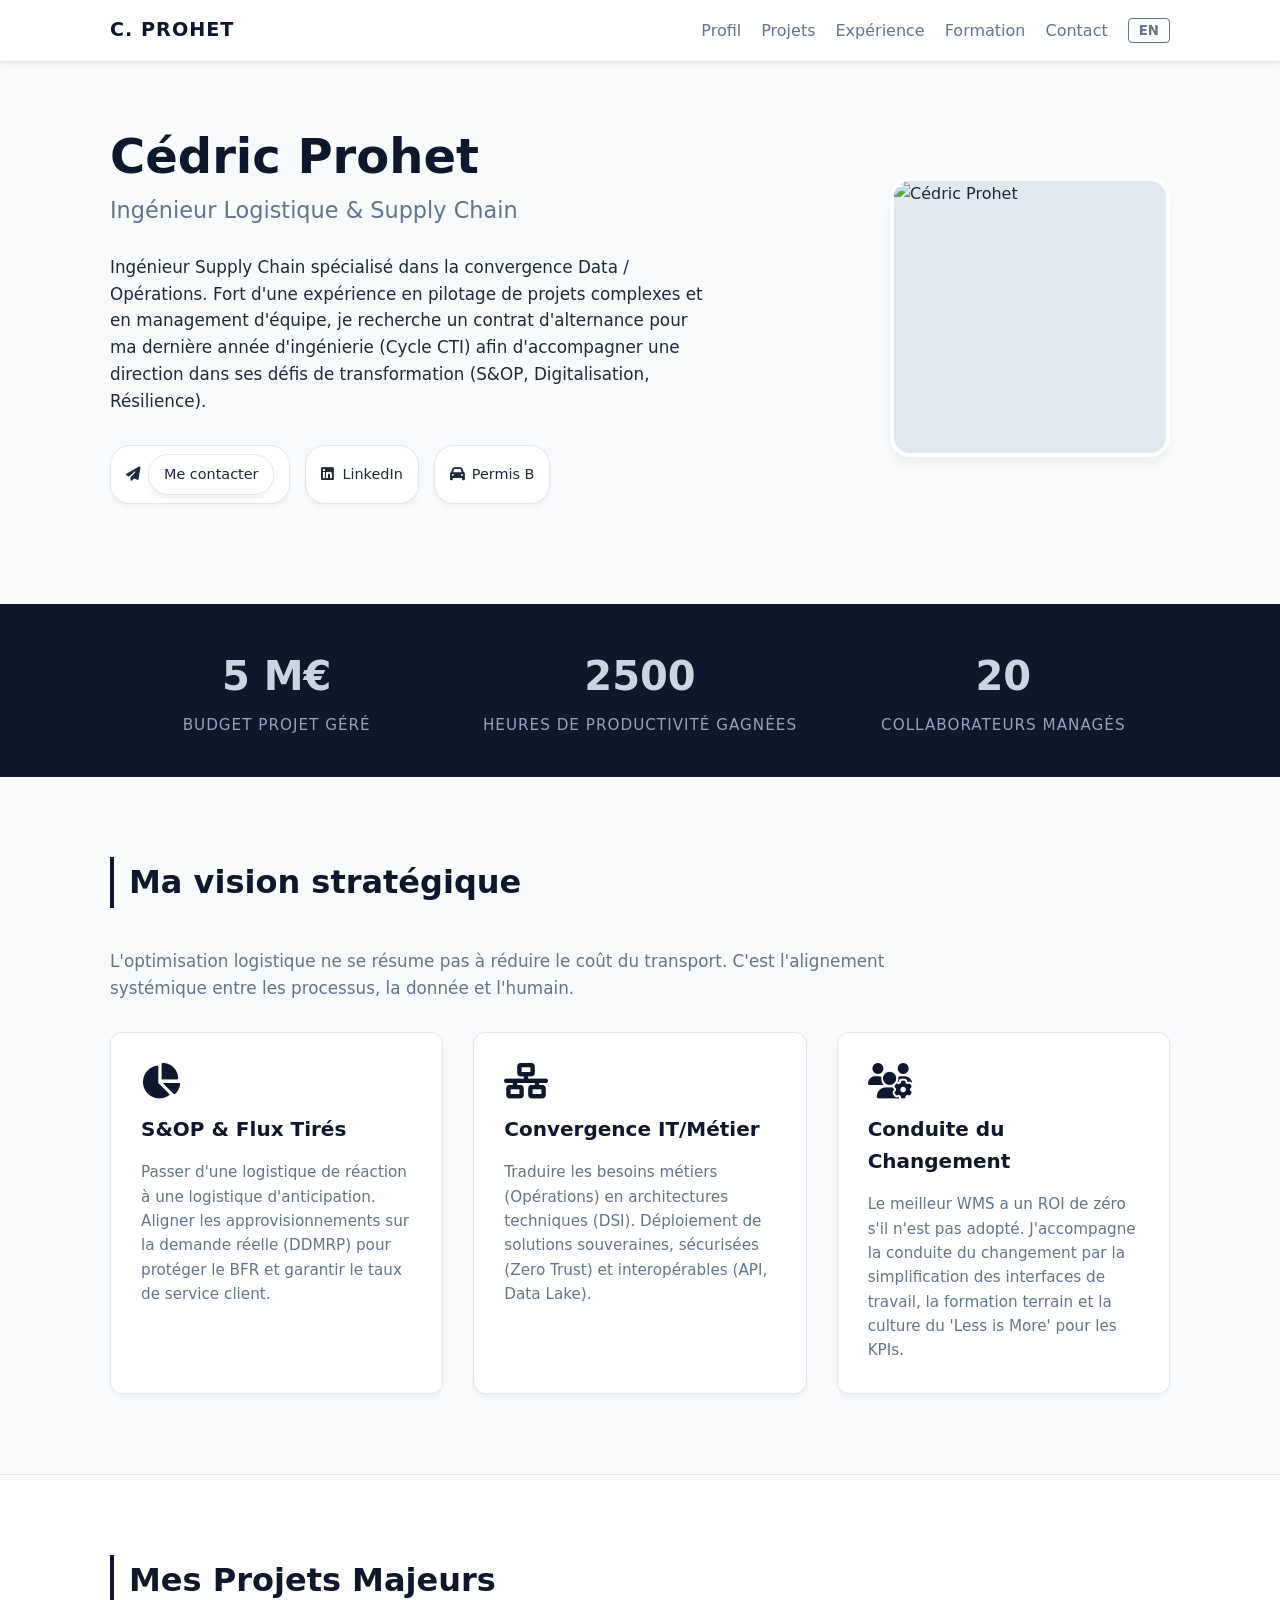
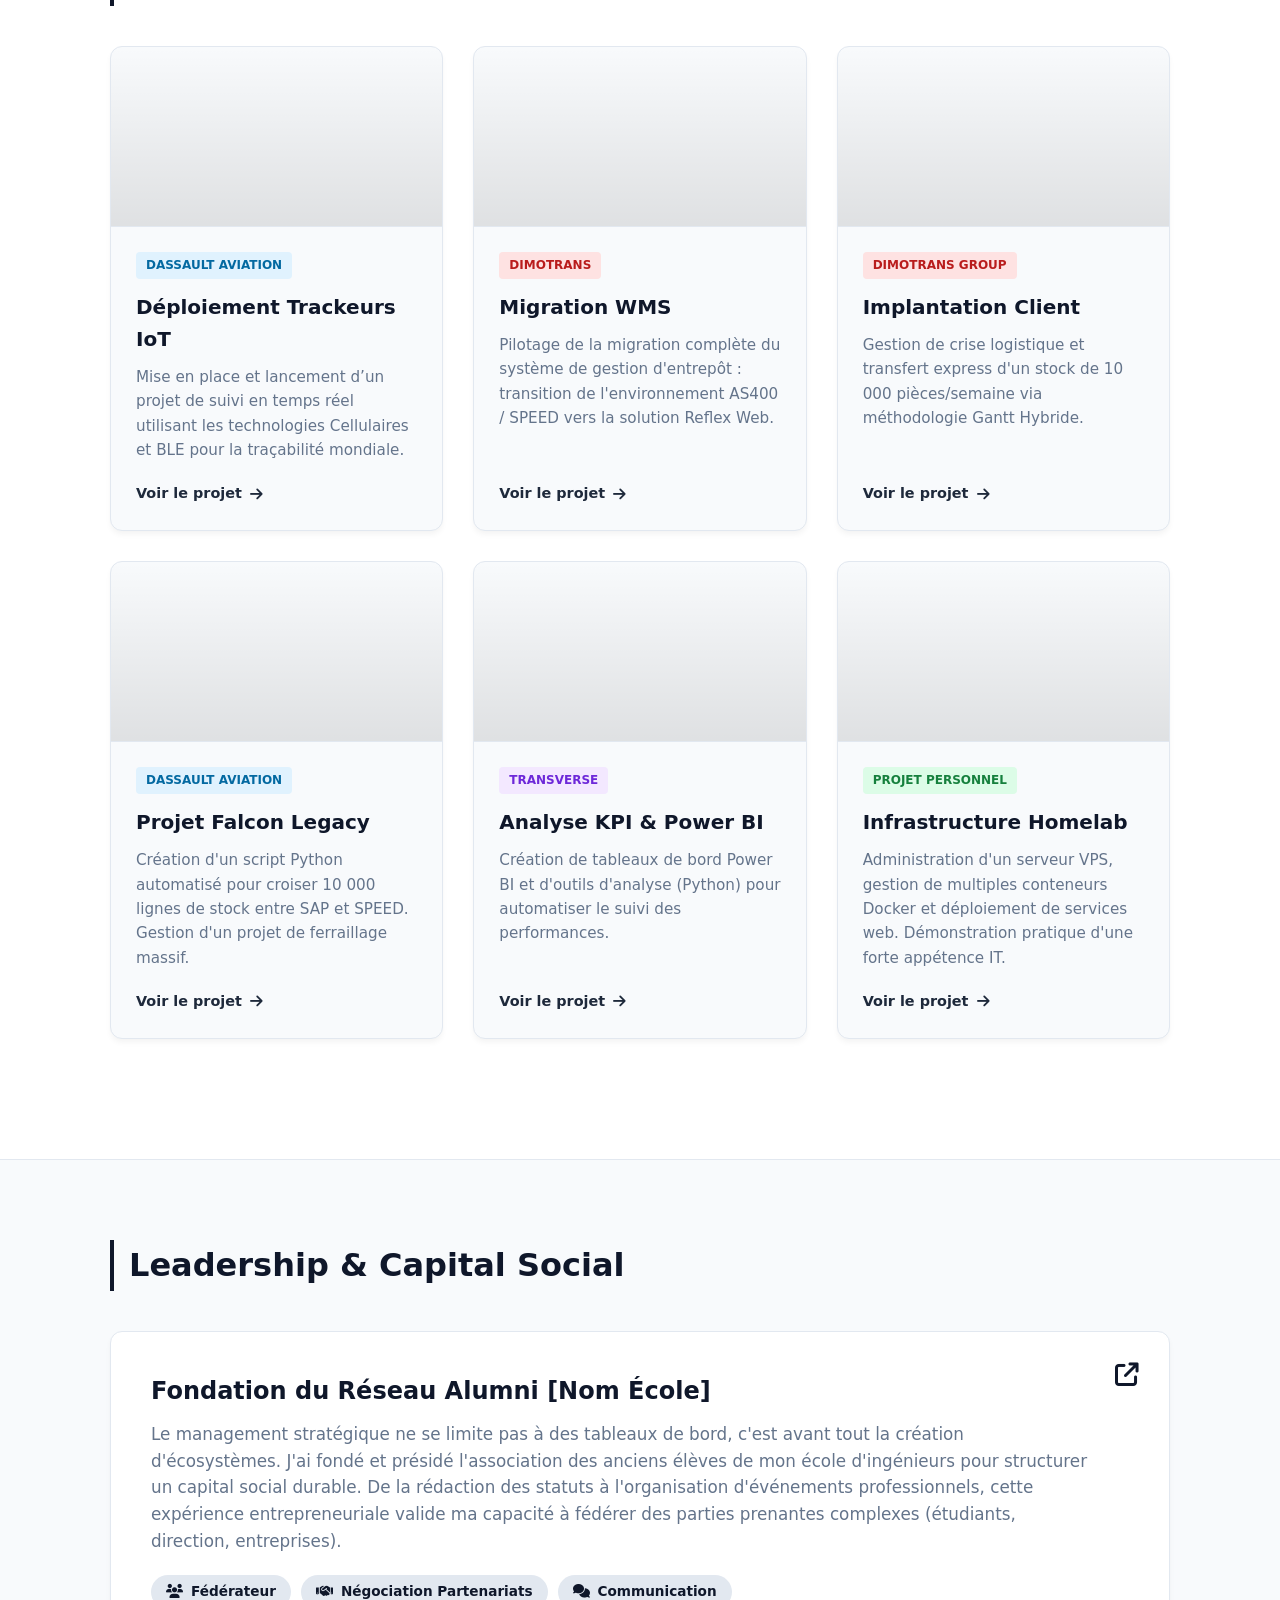
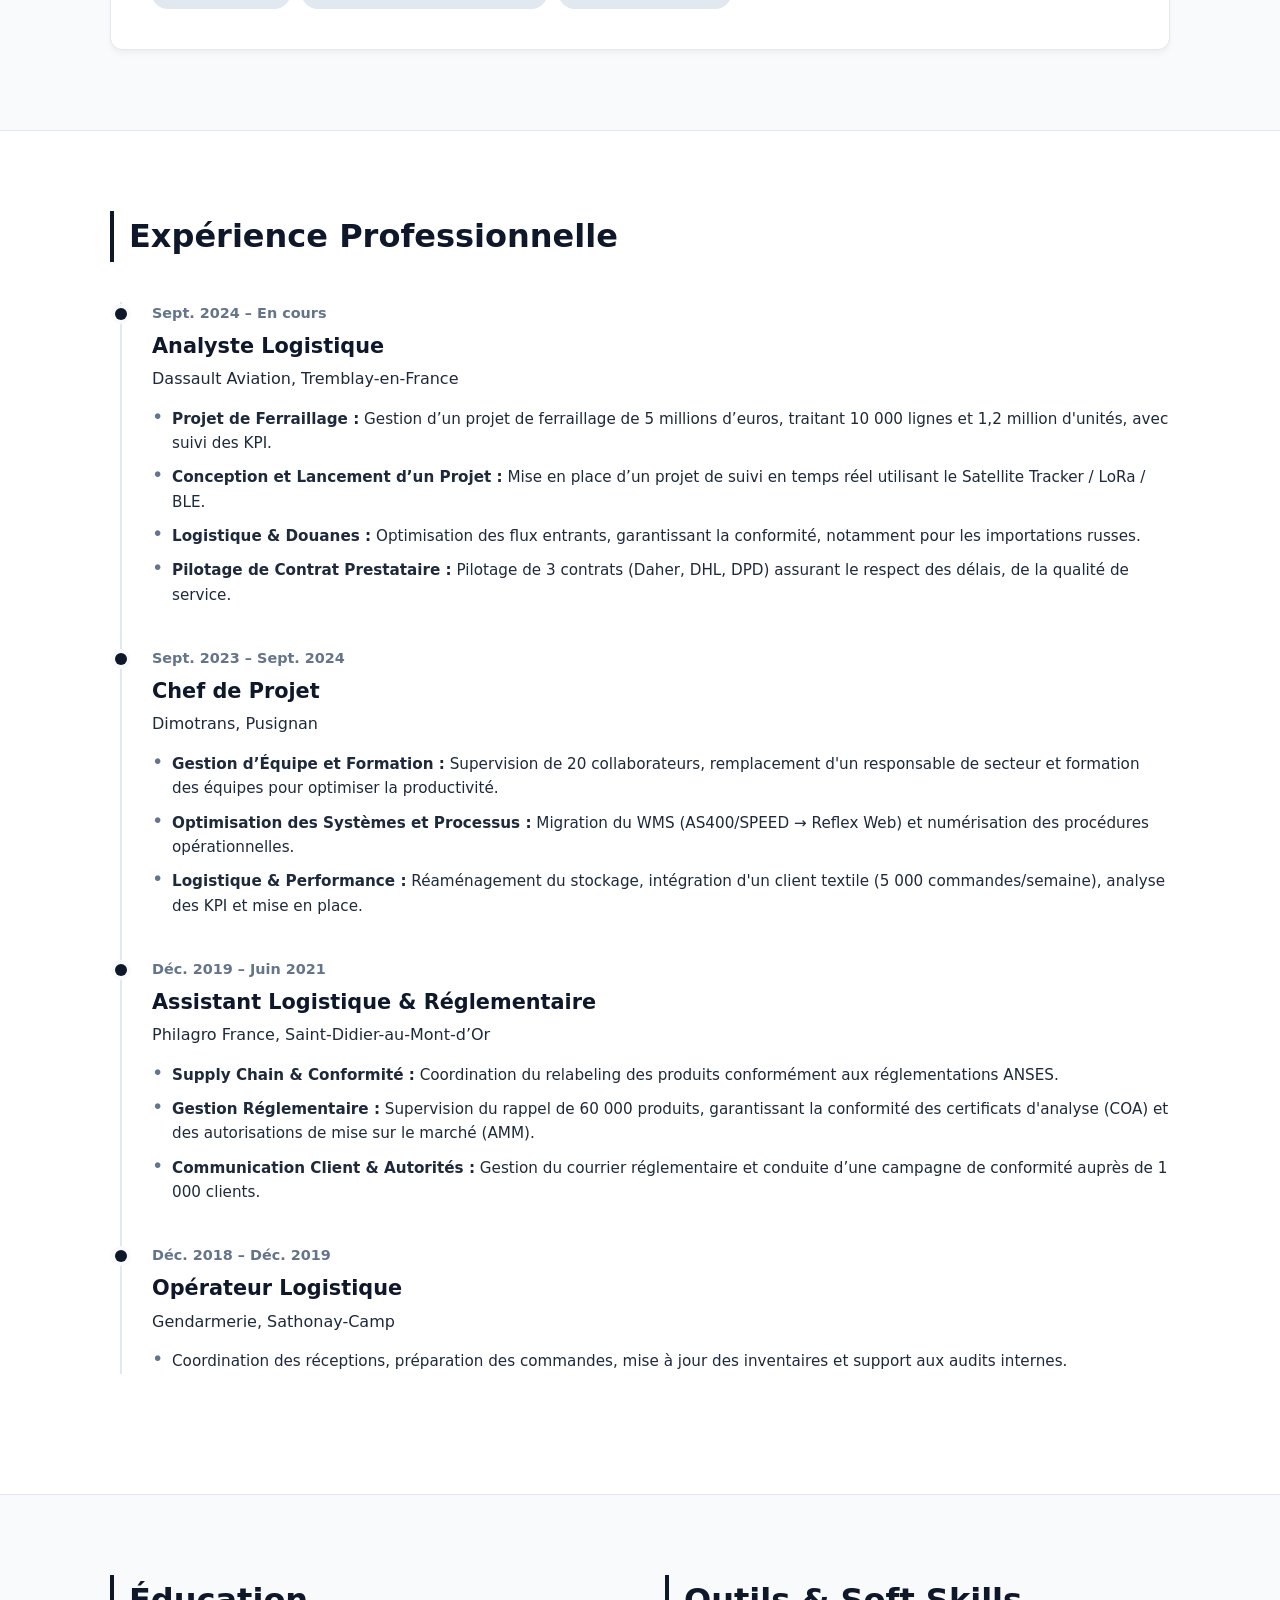
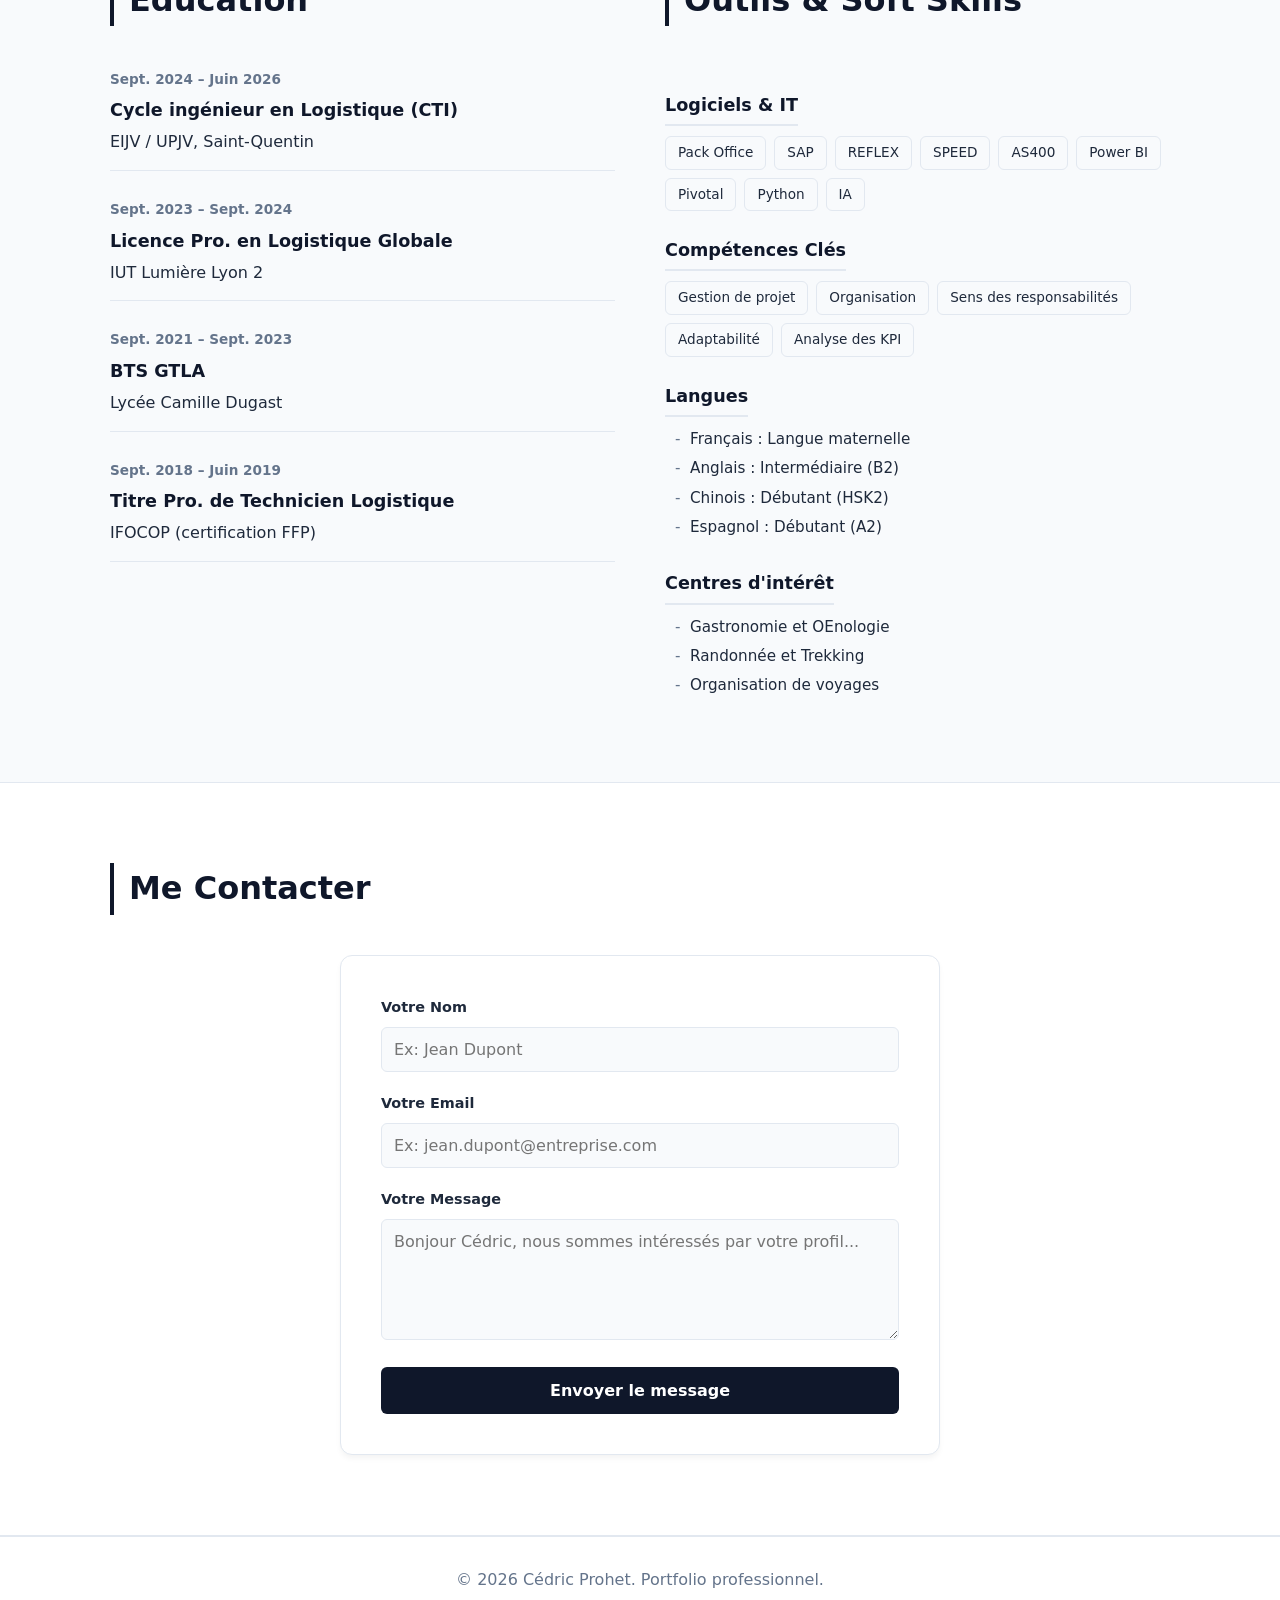
==== index.html @ d98450a5 "Update index.html" ====
<!DOCTYPE html>
<html lang="fr">
<head>
    <meta charset="UTF-8">
    <meta name="viewport" content="width=device-width, initial-scale=1.0">
    <title>Cédric Prohet - Ingénieur Logistique & Supply Chain</title>
    <link rel="stylesheet" href="https://cdnjs.cloudflare.com/ajax/libs/font-awesome/6.4.0/css/all.min.css">
    
    <style>
        /* === THEME GRIS PRO & ÉLÉGANT === */
        :root {
            --bg-main: #f8fafc; 
            --bg-white: #ffffff;
            --text-main: #1e293b; 
            --text-muted: #64748b;
            --accent: #0f172a; 
            --accent-light: #e2e8f0;
            --border: #e2e8f0;
            --shadow-sm: 0 4px 6px -1px rgba(0,0,0,0.05);
            --shadow-md: 0 10px 15px -3px rgba(0,0,0,0.05);
            --transition: all 0.3s ease;
        }

        * { margin: 0; padding: 0; box-sizing: border-box; font-family: 'Segoe UI', system-ui, sans-serif; scroll-behavior: smooth; }
        body { background-color: var(--bg-main); color: var(--text-main); line-height: 1.6; }
        .container { max-width: 1100px; margin: 0 auto; padding: 0 20px; }
        .section { padding: 80px 0; }
        .bg-white { background-color: var(--bg-white); border-top: 1px solid var(--border); border-bottom: 1px solid var(--border); }

        /* --- TYPOGRAPHIE --- */
        .section-title { font-size: 2rem; font-weight: 700; color: var(--accent); margin-bottom: 40px; border-left: 4px solid var(--accent); padding-left: 15px; }

        /* --- NAVBAR --- */
        .navbar { position: fixed; top: 0; width: 100%; background: rgba(255,255,255,0.95); backdrop-filter: blur(5px); border-bottom: 1px solid var(--border); z-index: 1000; padding: 15px 0; box-shadow: var(--shadow-sm); }
        .nav-container { display: flex; justify-content: space-between; align-items: center; max-width: 1100px; margin: 0 auto; padding: 0 20px; }
        .logo { font-size: 1.2rem; font-weight: 700; letter-spacing: 1px; color: var(--accent); }
        .nav-links { display: flex; gap: 20px; align-items: center; }
        .nav-links a { color: var(--text-muted); text-decoration: none; font-weight: 500; transition: var(--transition); }
        .nav-links a:hover { color: var(--accent); }
        .btn-lang { background: transparent; border: 1px solid var(--text-muted); color: var(--text-muted); padding: 4px 10px; border-radius: 4px; cursor: pointer; font-weight: bold; transition: var(--transition); }
        .btn-lang:hover { border-color: var(--accent); color: var(--accent); }

        /* --- HERO & PHOTO --- */
        .hero { padding-top: 130px; padding-bottom: 60px; }
        .hero-grid { display: flex; justify-content: space-between; align-items: center; gap: 40px; }
        .hero-text { flex: 1; }
        .hero .title { font-size: 3rem; font-weight: 800; color: var(--accent); line-height: 1.1; margin-bottom: 10px; }
        .hero .subtitle { font-size: 1.4rem; color: var(--text-muted); font-weight: 500; margin-bottom: 25px; }
        .hero .description { font-size: 1.05rem; margin-bottom: 30px; max-width: 600px; }
        .contact-info { display: flex; gap: 15px; flex-wrap: wrap; }
        .contact-info span, .contact-info a { background: var(--bg-white); border: 1px solid var(--border); color: var(--text-main); padding: 8px 15px; border-radius: 20px; font-size: 0.9rem; font-weight: 500; text-decoration: none; box-shadow: var(--shadow-sm); display: flex; align-items: center; gap: 8px; transition: var(--transition); }
        .contact-info a:hover { border-color: var(--accent); color: var(--bg-white); background-color: var(--accent); }

        .hero-photo-container { flex-shrink: 0; width: 280px; height: 280px; border-radius: 20px; background: var(--border); overflow: hidden; border: 4px solid var(--bg-white); box-shadow: var(--shadow-md); display: flex; align-items: center; justify-content: center; }
        .profile-photo { width: 100%; height: 100%; object-fit: cover; }

        /* --- BANNIERE KPI --- */
        .kpi-banner { background: var(--accent); color: var(--bg-white); padding: 40px 0; margin-top: 40px; }
        .kpi-grid { display: flex; justify-content: space-around; text-align: center; flex-wrap: wrap; gap: 30px; }
        .kpi-item { flex: 1; min-width: 200px; }
        .kpi-value { font-size: 2.5rem; font-weight: 800; margin-bottom: 5px; color: #cbd5e1; }
        .kpi-item p { font-size: 0.95rem; font-weight: 500; color: #94a3b8; text-transform: uppercase; letter-spacing: 1px; }

        /* --- CARDS PROJETS --- */
        .projects-grid { display: grid; grid-template-columns: repeat(auto-fit, minmax(320px, 1fr)); gap: 30px; }
        
        .project-card { display: flex; flex-direction: column; text-decoration: none; color: inherit; background: var(--bg-main); border: 1px solid var(--border); border-radius: 12px; overflow: hidden; transition: var(--transition); box-shadow: var(--shadow-sm); }
        .project-card:hover { transform: translateY(-8px); box-shadow: var(--shadow-md); background: var(--bg-white); border-color: #94a3b8; }
        
        .project-img { height: 180px; background-size: cover; background-position: center; border-bottom: 1px solid var(--border); position: relative; }
        .project-img::after { content: ''; position: absolute; inset: 0; background: linear-gradient(to bottom, transparent, rgba(0,0,0,0.1)); }
        
        .project-body { padding: 25px; display: flex; flex-direction: column; flex-grow: 1; }
        
        /* Tags Catégories Projets */
        .project-company { align-self: flex-start; font-size: 0.75rem; font-weight: 700; padding: 4px 10px; border-radius: 4px; margin-bottom: 12px; text-transform: uppercase; }
        .cat-dassault { background-color: #e0f2fe; color: #0369a1; }
        .cat-dimotrans { background-color: #fee2e2; color: #b91c1c; }
        .cat-transverse { background-color: #f3e8ff; color: #6d28d9; }
        .cat-perso { background-color: #dcfce7; color: #15803d; }

        .project-card h3 { font-size: 1.25rem; margin-bottom: 10px; color: var(--accent); }
        .project-card p { font-size: 0.95rem; color: var(--text-muted); margin-bottom: 20px; flex-grow: 1; }
        
        .btn-link { align-self: flex-start; font-size: 0.9rem; font-weight: 700; color: var(--text-main); display: flex; align-items: center; gap: 8px; transition: var(--transition); }
        .project-card:hover .btn-link { color: var(--accent); gap: 12px; }

        /* Bouton "Voir Plus" */
        .hidden-project { display: none !important; }
        .btn-center { display: flex; justify-content: center; margin-top: 40px; }
        .btn-outline { background: transparent; border: 2px solid var(--accent); color: var(--accent); padding: 10px 25px; border-radius: 6px; font-weight: bold; cursor: pointer; transition: var(--transition); font-size: 1rem; }
        .btn-outline:hover { background: var(--accent); color: var(--bg-white); }

        /* --- TIMELINE EXPERIENCES --- */
        .timeline { border-left: 2px solid var(--border); padding-left: 30px; margin-left: 10px; }
        .timeline-item { position: relative; margin-bottom: 40px; }
        .timeline-item::before { content: ''; position: absolute; left: -37px; top: 6px; width: 12px; height: 12px; background: var(--accent); border-radius: 50%; box-shadow: 0 0 0 4px var(--bg-main); }
        .timeline-date { font-weight: 700; color: var(--text-muted); margin-bottom: 5px; font-size: 0.9rem; }
        .timeline-item h3 { font-size: 1.3rem; color: var(--accent); margin-bottom: 3px; }
        .timeline-item .company { font-size: 1rem; color: var(--text-main); font-weight: 500; margin-bottom: 15px; }
        .timeline-list { list-style: none; }
        .timeline-list li { position: relative; padding-left: 20px; margin-bottom: 10px; font-size: 0.95rem; }
        .timeline-list li::before { content: '•'; position: absolute; left: 0; color: var(--text-muted); font-size: 1.2rem; line-height: 1; }

        /* --- EDUCATION & SKILLS GRID --- */
        .grid-2-cols { display: grid; grid-template-columns: 1fr 1fr; gap: 50px; }
        .education-card { margin-bottom: 25px; padding-bottom: 15px; border-bottom: 1px solid var(--border); }
        .edu-date { font-weight: bold; color: var(--text-muted); font-size: 0.85rem; }
        .education-card h4 { font-size: 1.1rem; color: var(--accent); margin: 5px 0; }
        .sub-heading { font-size: 1.1rem; color: var(--accent); margin: 25px 0 10px; border-bottom: 2px solid var(--accent-light); padding-bottom: 5px; display: inline-block; }
        .tags-container { display: flex; flex-wrap: wrap; gap: 8px; }
        .tag { background: var(--bg-main); border: 1px solid var(--border); padding: 5px 12px; border-radius: 6px; font-size: 0.85rem; font-weight: 500; }
        .simple-list { list-style-type: none; padding-left: 10px; }
        .simple-list li { margin-bottom: 5px; position: relative; padding-left: 15px; font-size: 0.95rem; }
        .simple-list li::before { content: '-'; position: absolute; left: 0; color: var(--text-muted); }

        /* --- FORMULAIRE DE CONTACT --- */
        .contact-wrapper { max-width: 600px; margin: 0 auto; background: var(--bg-white); padding: 40px; border-radius: 12px; border: 1px solid var(--border); box-shadow: var(--shadow-sm); }
        .form-group { margin-bottom: 20px; }
        .form-group label { display: block; font-weight: 600; margin-bottom: 8px; font-size: 0.9rem; }
        .form-group input, .form-group textarea { width: 100%; padding: 12px; border: 1px solid var(--border); border-radius: 6px; font-size: 1rem; font-family: inherit; background: var(--bg-main); transition: var(--transition); }
        .form-group input:focus, .form-group textarea:focus { outline: none; border-color: var(--text-muted); box-shadow: 0 0 0 3px var(--accent-light); }
        .btn-submit { width: 100%; background: var(--accent); color: var(--bg-white); padding: 14px; border: none; border-radius: 6px; font-size: 1rem; font-weight: 700; cursor: pointer; transition: var(--transition); }
        .btn-submit:hover { background: #1e293b; transform: translateY(-2px); box-shadow: var(--shadow-md); }

        /* --- NOUVEAUX BLOCS (VISION & LEADERSHIP) --- */
        .vision-grid { display: grid; grid-template-columns: repeat(auto-fit, minmax(300px, 1fr)); gap: 30px; margin-top: 30px; }
        .vision-card { background: var(--bg-white); padding: 30px; border-radius: 12px; border: 1px solid var(--border); box-shadow: var(--shadow-sm); transition: var(--transition); }
        .vision-card:hover { transform: translateY(-5px); box-shadow: var(--shadow-md); border-color: var(--accent); }
        .vision-icon { font-size: 2.2rem; color: var(--accent); margin-bottom: 15px; display: block; }
        .vision-card h3 { font-size: 1.25rem; color: var(--accent); margin-bottom: 15px; }
        .vision-card p { font-size: 0.95rem; color: var(--text-muted); line-height: 1.6; }

        .leadership-wrapper { background: var(--bg-white); padding: 40px; border-radius: 12px; border: 1px solid var(--border); box-shadow: var(--shadow-sm); display: block; text-decoration: none; color: inherit; transition: var(--transition); position: relative; }
        .leadership-wrapper:hover { transform: translateY(-5px); box-shadow: var(--shadow-md); border-color: var(--accent); }
        .lead-link-icon { position: absolute; top: 30px; right: 30px; font-size: 1.5rem; color: var(--accent); transition: transform 0.3s; }
        .leadership-wrapper:hover .lead-link-icon { transform: translate(5px, -5px); }
        .leadership-wrapper h3 { font-size: 1.5rem; color: var(--accent); margin-bottom: 10px; }
        .leadership-wrapper p { font-size: 1.05rem; color: var(--text-muted); line-height: 1.6; margin-bottom: 20px; padding-right: 40px; }
        .leadership-tags { display: flex; flex-wrap: wrap; gap: 10px; }
        .lead-tag { background: var(--accent-light); color: var(--accent); padding: 6px 15px; border-radius: 20px; font-size: 0.85rem; font-weight: 700; display: flex; align-items: center; gap: 8px; }

        /* --- FOOTER & MISC --- */
        .footer { text-align: center; padding: 30px; background: var(--bg-white); color: var(--text-muted); border-top: 1px solid var(--border); }
        .reveal { opacity: 1; transform: translateY(0); transition: all 0.6s ease-out; }
        .js-hidden { opacity: 0; transform: translateY(20px); }

        /* --- RESPONSIVE --- */
        @media (max-width: 850px) {
            .hero-grid { flex-direction: column-reverse; text-align: center; }
            .contact-info { justify-content: center; }
            .grid-2-cols { grid-template-columns: 1fr; }
            .nav-links a { display: none; } 
            .lead-link-icon { display: none; }
            .leadership-wrapper p { padding-right: 0; }
        }
    </style>
</head>
<body>

    <nav class="navbar">
        <div class="nav-container">
            <span class="logo">C. PROHET</span>
            <div class="nav-links">
                <a href="#about" data-fr="Profil" data-en="Profile">Profil</a>
                <a href="#projects" data-fr="Projets" data-en="Projects">Projets</a>
                <a href="#experience" data-fr="Expérience" data-en="Experience">Expérience</a>
                <a href="#education" data-fr="Formation" data-en="Education">Formation</a>
                <a href="#contact" data-fr="Contact" data-en="Contact">Contact</a>
                <button id="lang-toggle" class="btn-lang">EN</button>
            </div>
        </div>
    </nav>

    <main>
        <section id="about" class="hero">
            <div class="container hero-grid reveal">
                <div class="hero-text">
                    <h1 class="title" data-fr="Cédric Prohet" data-en="Cédric Prohet">Cédric Prohet</h1>
                    <h2 class="subtitle" data-fr="Ingénieur Logistique & Supply Chain" data-en="Logistics & Supply Chain Engineer">Ingénieur Logistique & Supply Chain</h2>
                    <p class="description" data-fr="Ingénieur Supply Chain spécialisé dans la convergence Data / Opérations. Fort d'une expérience en pilotage de projets complexes et en management d'équipe, je recherche un contrat d'alternance pour ma dernière année d'ingénierie (Cycle CTI) afin d'accompagner une direction dans ses défis de transformation (S&OP, Digitalisation, Résilience)." data-en="Supply Chain Engineer specialized in Data / Operations convergence. With experience in managing complex projects and team leadership, I am seeking a work-study contract for my final year of engineering (CTI cycle) to support management in its transformation challenges (S&OP, Digitalization, Resilience).">Ingénieur Supply Chain spécialisé dans la convergence Data / Opérations. Fort d'une expérience en pilotage de projets complexes et en management d'équipe, je recherche un contrat d'alternance pour ma dernière année d'ingénierie (Cycle CTI) afin d'accompagner une direction dans ses défis de transformation (S&OP, Digitalisation, Résilience).</p>
                    
                    <div class="contact-info">
                        <a href="#contact"><i class="fa-solid fa-paper-plane"></i> <span data-fr="Me contacter" data-en="Contact me">Me contacter</span></a>
                        <a href="https://bit.ly/42gSw0G" target="_blank"><i class="fa-brands fa-linkedin"></i> LinkedIn</a>
                        <span><i class="fa-solid fa-car"></i> Permis B</span>
                    </div>
                </div>
                <div class="hero-photo-container">
                    <img src="photo.jpg" alt="Cédric Prohet" class="profile-photo">
                </div>
            </div>
        </section>

        <section class="kpi-banner">
            <div class="container kpi-grid">
                <div class="kpi-item reveal">
                    <div class="kpi-value"><span class="counter" data-target="5">0</span> M€</div>
                    <p data-fr="Budget Projet Géré" data-en="Project Budget Managed">Budget Projet Géré</p>
                </div>
                <div class="kpi-item reveal" style="transition-delay: 0.1s;">
                    <div class="kpi-value"><span class="counter" data-target="2500">0</span></div>
                    <p data-fr="Heures de Productivité Gagnées" data-en="Productivity Hours Saved">Heures de Productivité Gagnées</p>
                </div>
                <div class="kpi-item reveal" style="transition-delay: 0.2s;">
                    <div class="kpi-value"><span class="counter" data-target="20">0</span></div>
                    <p data-fr="Collaborateurs Managés" data-en="Team Members Managed">Collaborateurs Managés</p>
                </div>
            </div>
        </section>

        <section id="vision" class="section">
            <div class="container">
                <h2 class="section-title reveal" data-fr="Ma vision stratégique" data-en="My Strategic Vision">Ma vision stratégique</h2>
                <p class="description reveal" style="font-size: 1.05rem; color: var(--text-muted); max-width: 800px;" data-fr="L'optimisation logistique ne se résume pas à réduire le coût du transport. C'est l'alignement systémique entre les processus, la donnée et l'humain." data-en="Logistics optimization is not just about reducing transport costs. It is the systemic alignment between processes, data, and people.">L'optimisation logistique ne se résume pas à réduire le coût du transport. C'est l'alignement systémique entre les processus, la donnée et l'humain.</p>
                
                <div class="vision-grid">
                    <div class="vision-card reveal">
                        <i class="fa-solid fa-chart-pie vision-icon"></i>
                        <h3 data-fr="S&OP & Flux Tirés" data-en="S&OP & Pull Flows">S&OP & Flux Tirés</h3>
                        <p data-fr="Passer d'une logistique de réaction à une logistique d'anticipation. Aligner les approvisionnements sur la demande réelle (DDMRP) pour protéger le BFR et garantir le taux de service client." data-en="Moving from reactive to anticipatory logistics. Aligning supply with actual demand (DDMRP) to protect working capital and ensure customer service levels.">Passer d'une logistique de réaction à une logistique d'anticipation. Aligner les approvisionnements sur la demande réelle (DDMRP) pour protéger le BFR et garantir le taux de service client.</p>
                    </div>
                    <div class="vision-card reveal" style="transition-delay: 0.1s;">
                        <i class="fa-solid fa-network-wired vision-icon"></i>
                        <h3 data-fr="Convergence IT/Métier" data-en="IT/Business Convergence">Convergence IT/Métier</h3>
                        <p data-fr="Traduire les besoins métiers (Opérations) en architectures techniques (DSI). Déploiement de solutions souveraines, sécurisées (Zero Trust) et interopérables (API, Data Lake)." data-en="Translating business needs (Operations) into technical architectures (IT). Deploying sovereign, secure (Zero Trust), and interoperable solutions (API, Data Lake).">Traduire les besoins métiers (Opérations) en architectures techniques (DSI). Déploiement de solutions souveraines, sécurisées (Zero Trust) et interopérables (API, Data Lake).</p>
                    </div>
                    <div class="vision-card reveal" style="transition-delay: 0.2s;">
                        <i class="fa-solid fa-users-gear vision-icon"></i>
                        <h3 data-fr="Conduite du Changement" data-en="Change Management">Conduite du Changement</h3>
                        <p data-fr="Le meilleur WMS a un ROI de zéro s'il n'est pas adopté. J'accompagne la conduite du changement par la simplification des interfaces de travail, la formation terrain et la culture du 'Less is More' pour les KPIs." data-en="The best WMS has a zero ROI if it is not adopted. I support change management by simplifying work interfaces, field training, and the 'Less is More' KPI culture.">Le meilleur WMS a un ROI de zéro s'il n'est pas adopté. J'accompagne la conduite du changement par la simplification des interfaces de travail, la formation terrain et la culture du 'Less is More' pour les KPIs.</p>
                    </div>
                </div>
            </div>
        </section>

        <section id="projects" class="section bg-white">
            <div class="container">
                <h2 class="section-title reveal" data-fr="Mes Projets Majeurs" data-en="My Major Projects">Mes Projets Majeurs</h2>
                
                <div class="projects-grid">
                    <a href="projet-iot-tracker.html" class="project-card reveal">
                        <div class="project-img" style="background-image: url('https://images.unsplash.com/photo-1518770660439-4636190af475?auto=format&fit=crop&q=80');"></div>
                        <div class="project-body">
                            <span class="project-company cat-dassault">Dassault Aviation</span>
                            <h3 data-fr="Déploiement Trackeurs IoT" data-en="IoT Trackers Deployment">Déploiement Trackeurs IoT</h3>
                            <p data-fr="Mise en place et lancement d’un projet de suivi en temps réel utilisant les technologies Cellulaires et BLE pour la traçabilité mondiale." data-en="Setup and launch of a real-time tracking project using Cellular and BLE technologies for global traceability.">Mise en place et lancement d’un projet de suivi en temps réel utilisant les technologies Cellulaires et BLE pour la traçabilité mondiale.</p>
                            <span class="btn-link" data-fr="Voir le projet <i class='fa-solid fa-arrow-right'></i>" data-en="View project <i class='fa-solid fa-arrow-right'></i>">Voir le projet <i class="fa-solid fa-arrow-right"></i></span>
                        </div>
                    </a>

                    <a href="migration-wms-speed.html" class="project-card reveal" style="transition-delay: 0.1s;">
                        <div class="project-img" style="background-image: url('https://images.unsplash.com/photo-1586528116311-ad8dd3c8310d?auto=format&fit=crop&q=80');"></div>
                        <div class="project-body">
                            <span class="project-company cat-dimotrans">Dimotrans</span>
                            <h3 data-fr="Migration WMS" data-en="WMS Migration">Migration WMS</h3>
                            <p data-fr="Pilotage de la migration complète du système de gestion d'entrepôt : transition de l'environnement AS400 / SPEED vers la solution Reflex Web." data-en="Managed the complete migration of the Warehouse Management System: transitioning from AS400 / SPEED to Reflex Web.">Pilotage de la migration complète du système de gestion d'entrepôt : transition de l'environnement AS400 / SPEED vers la solution Reflex Web.</p>
                            <span class="btn-link" data-fr="Voir le projet <i class='fa-solid fa-arrow-right'></i>" data-en="View project <i class='fa-solid fa-arrow-right'></i>">Voir le projet <i class="fa-solid fa-arrow-right"></i></span>
                        </div>
                    </a>

                    <a href="projet-implantation.html" class="project-card reveal" style="transition-delay: 0.2s;">
                        <div class="project-img" style="background-image: url('https://images.unsplash.com/photo-1553413077-190dd305871c?auto=format&fit=crop&q=80');"></div>
                        <div class="project-body">
                            <span class="project-company cat-dimotrans">Dimotrans Group</span>
                            <h3 data-fr="Implantation Client" data-en="Client Implementation">Implantation Client</h3>
                            <p data-fr="Gestion de crise logistique et transfert express d'un stock de 10 000 pièces/semaine via méthodologie Gantt Hybride." data-en="Logistics crisis management and express transfer of a 10,000 pieces/week stock via Hybrid Gantt methodology.">Gestion de crise logistique et transfert express d'un stock de 10 000 pièces/semaine via méthodologie Gantt Hybride.</p>
                            <span class="btn-link" data-fr="Voir le projet <i class='fa-solid fa-arrow-right'></i>" data-en="View project <i class='fa-solid fa-arrow-right'></i>">Voir le projet <i class="fa-solid fa-arrow-right"></i></span>
                        </div>
                    </a>

                    <a href="projet-legacy.html" class="project-card reveal" style="transition-delay: 0.1s;">
                        <div class="project-img" style="background-image: url('https://images.unsplash.com/photo-1555949963-ff9fe0c870eb?auto=format&fit=crop&q=80');"></div>
                        <div class="project-body">
                            <span class="project-company cat-dassault">Dassault Aviation</span>
                            <h3 data-fr="Projet Falcon Legacy" data-en="Data Falcon Project">Projet Falcon Legacy</h3>
                            <p data-fr="Création d'un script Python automatisé pour croiser 10 000 lignes de stock entre SAP et SPEED. Gestion d'un projet de ferraillage massif." data-en="Created an automated Python script to cross-reference 10,000 stock lines between SAP and SPEED. Managed a massive scrapping project.">Création d'un script Python automatisé pour croiser 10 000 lignes de stock entre SAP et SPEED. Gestion d'un projet de ferraillage massif.</p>
                            <span class="btn-link" data-fr="Voir le projet <i class='fa-solid fa-arrow-right'></i>" data-en="View project <i class='fa-solid fa-arrow-right'></i>">Voir le projet <i class="fa-solid fa-arrow-right"></i></span>
                        </div>
                    </a>

                    <a href="powerbi-kpi.html" class="project-card reveal" style="transition-delay: 0.2s;">
                        <div class="project-img" style="background-image: url('https://images.unsplash.com/photo-1551288049-bebda4e38f71?auto=format&fit=crop&q=80');"></div>
                        <div class="project-body">
                            <span class="project-company cat-transverse">Transverse</span>
                            <h3 data-fr="Analyse KPI & Power BI" data-en="KPI Analysis & Power BI">Analyse KPI & Power BI</h3>
                            <p data-fr="Création de tableaux de bord Power BI et d'outils d'analyse (Python) pour automatiser le suivi des performances." data-en="Creation of Power BI dashboards and analysis tools (Python) to automate performance tracking.">Création de tableaux de bord Power BI et d'outils d'analyse (Python) pour automatiser le suivi des performances.</p>
                            <span class="btn-link" data-fr="Voir le projet <i class='fa-solid fa-arrow-right'></i>" data-en="View project <i class='fa-solid fa-arrow-right'></i>">Voir le projet <i class="fa-solid fa-arrow-right"></i></span>
                        </div>
                    </a>

                    <a href="projet-homelab.html" class="project-card reveal" style="transition-delay: 0.3s;">
                        <div class="project-img" style="background-image: url('https://images.unsplash.com/photo-1558494949-ef010cbdcc31?auto=format&fit=crop&q=80');"></div>
                        <div class="project-body">
                            <span class="project-company cat-perso">Projet Personnel</span>
                            <h3 data-fr="Infrastructure Homelab" data-en="Homelab Infrastructure">Infrastructure Homelab</h3>
                            <p data-fr="Administration d'un serveur VPS, gestion de multiples conteneurs Docker et déploiement de services web. Démonstration pratique d'une forte appétence IT." data-en="VPS server administration, management of multiple Docker containers, and web services deployment. Practical demonstration of a strong IT affinity.">Administration d'un serveur VPS, gestion de multiples conteneurs Docker et déploiement de services web. Démonstration pratique d'une forte appétence IT.</p>
                            <span class="btn-link" data-fr="Voir le projet <i class='fa-solid fa-arrow-right'></i>" data-en="View project <i class='fa-solid fa-arrow-right'></i>">Voir le projet <i class="fa-solid fa-arrow-right"></i></span>
                        </div>
                    </a>
                </div>

                <div class="btn-center">
                    <button id="load-more-projects" class="btn-outline" style="display: none;" data-fr="Voir plus de projets" data-en="Show more projects">Voir plus de projets</button>
                </div>
            </div>
        </section>

        <section id="leadership" class="section">
            <div class="container">
                <h2 class="section-title reveal" data-fr="Leadership & Capital Social" data-en="Leadership & Social Capital">Leadership & Capital Social</h2>
                
                <a href="projet-alumni.html" class="leadership-wrapper reveal">
                    <i class="fa-solid fa-arrow-up-right-from-square lead-link-icon"></i>
                    <h3 data-fr="Fondation du Réseau Alumni [Nom École]" data-en="Foundation of the [School Name] Alumni Network">Fondation du Réseau Alumni [Nom École]</h3>
                    <p data-fr="Le management stratégique ne se limite pas à des tableaux de bord, c'est avant tout la création d'écosystèmes. J'ai fondé et présidé l'association des anciens élèves de mon école d'ingénieurs pour structurer un capital social durable. De la rédaction des statuts à l'organisation d'événements professionnels, cette expérience entrepreneuriale valide ma capacité à fédérer des parties prenantes complexes (étudiants, direction, entreprises)." data-en="Strategic management is not limited to dashboards; it is above all the creation of ecosystems. I founded and chaired the alumni association of my engineering school to structure sustainable social capital. From drafting the statutes to organizing professional events, this entrepreneurial experience validates my ability to unite complex stakeholders (students, management, companies).">Le management stratégique ne se limite pas à des tableaux de bord, c'est avant tout la création d'écosystèmes. J'ai fondé et présidé l'association des anciens élèves de mon école d'ingénieurs pour structurer un capital social durable. De la rédaction des statuts à l'organisation d'événements professionnels, cette expérience entrepreneuriale valide ma capacité à fédérer des parties prenantes complexes (étudiants, direction, entreprises).</p>
                    <div class="leadership-tags">
                        <span class="lead-tag"><i class="fa-solid fa-users"></i> <span data-fr="Fédérateur" data-en="Community Builder">Fédérateur</span></span>
                        <span class="lead-tag"><i class="fa-solid fa-handshake"></i> <span data-fr="Négociation Partenariats" data-en="Partnership Negotiation">Négociation Partenariats</span></span>
                        <span class="lead-tag"><i class="fa-solid fa-comments"></i> <span data-fr="Communication" data-en="Communication">Communication</span></span>
                    </div>
                </a>
            </div>
        </section>

        <section id="experience" class="section bg-white">
            <div class="container">
                <h2 class="section-title reveal" data-fr="Expérience Professionnelle" data-en="Professional Experience">Expérience Professionnelle</h2>
                
                <div class="timeline">
                    <div class="timeline-item reveal">
                        <div class="timeline-date" data-fr="Sept. 2024 – En cours" data-en="Sept. 2024 – Present">Sept. 2024 – En cours</div>
                        <h3 data-fr="Analyste Logistique" data-en="Logistics Analyst">Analyste Logistique</h3>
                        <h4 class="company">Dassault Aviation, Tremblay-en-France</h4>
                        <ul class="timeline-list">
                            <li data-fr="<strong>Projet de Ferraillage :</strong> Gestion d’un projet de ferraillage de 5 millions d’euros, traitant 10 000 lignes et 1,2 million d'unités, avec suivi des KPI." data-en="<strong>Scrapping Project:</strong> Managed a €5M scrapping project processing 10,000 lines and 1.2M units, with KPI tracking."><strong>Projet de Ferraillage :</strong> Gestion d’un projet de ferraillage de 5 millions d’euros, traitant 10 000 lignes et 1,2 million d'unités, avec suivi des KPI.</li>
                            <li data-fr="<strong>Conception et Lancement d’un Projet :</strong> Mise en place d’un projet de suivi en temps réel utilisant le Satellite Tracker / LoRa / BLE." data-en="<strong>Project Design & Launch:</strong> Implemented a real-time tracking project using Satellite Tracker / LoRa / BLE."><strong>Conception et Lancement d’un Projet :</strong> Mise en place d’un projet de suivi en temps réel utilisant le Satellite Tracker / LoRa / BLE.</li>
                            <li data-fr="<strong>Logistique & Douanes :</strong> Optimisation des flux entrants, garantissant la conformité, notamment pour les importations russes." data-en="<strong>Logistics & Customs:</strong> Inbound flow optimization ensuring compliance, notably for Russian imports."><strong>Logistique & Douanes :</strong> Optimisation des flux entrants, garantissant la conformité, notamment pour les importations russes.</li>
                            <li data-fr="<strong>Pilotage de Contrat Prestataire :</strong> Pilotage de 3 contrats (Daher, DHL, DPD) assurant le respect des délais, de la qualité de service." data-en="<strong>Service Provider Management:</strong> Managed 3 contracts (Daher, DHL, DPD) ensuring adherence to deadlines and service quality."><strong>Pilotage de Contrat Prestataire :</strong> Pilotage de 3 contrats (Daher, DHL, DPD) assurant le respect des délais, de la qualité de service.</li>
                        </ul>
                    </div>

                    <div class="timeline-item reveal">
                        <div class="timeline-date" data-fr="Sept. 2023 – Sept. 2024" data-en="Sept. 2023 – Sept. 2024">Sept. 2023 – Sept. 2024</div>
                        <h3 data-fr="Chef de Projet" data-en="Project Manager">Chef de Projet</h3>
                        <h4 class="company">Dimotrans, Pusignan</h4>
                        <ul class="timeline-list">
                            <li data-fr="<strong>Gestion d’Équipe et Formation :</strong> Supervision de 20 collaborateurs, remplacement d'un responsable de secteur et formation des équipes pour optimiser la productivité." data-en="<strong>Team Management & Training:</strong> Supervised 20 employees, replaced a sector manager, and trained teams to optimize productivity."><strong>Gestion d’Équipe et Formation :</strong> Supervision de 20 collaborateurs, remplacement d'un responsable de secteur et formation des équipes pour optimiser la productivité.</li>
                            <li data-fr="<strong>Optimisation des Systèmes et Processus :</strong> Migration du WMS (AS400/SPEED → Reflex Web) et numérisation des procédures opérationnelles." data-en="<strong>Systems & Process Optimization:</strong> WMS migration (AS400/SPEED → Reflex Web) and digitization of operational procedures."><strong>Optimisation des Systèmes et Processus :</strong> Migration du WMS (AS400/SPEED → Reflex Web) et numérisation des procédures opérationnelles.</li>
                            <li data-fr="<strong>Logistique & Performance :</strong> Réaménagement du stockage, intégration d'un client textile (5 000 commandes/semaine), analyse des KPI et mise en place." data-en="<strong>Logistics & Performance:</strong> Storage reorganization, integration of a textile client (5,000 orders/week), KPI analysis and implementation."><strong>Logistique & Performance :</strong> Réaménagement du stockage, intégration d'un client textile (5 000 commandes/semaine), analyse des KPI et mise en place.</li>
                        </ul>
                    </div>

                    <div class="timeline-item reveal">
                        <div class="timeline-date" data-fr="Déc. 2019 – Juin 2021" data-en="Dec. 2019 – June 2021">Déc. 2019 – Juin 2021</div>
                        <h3 data-fr="Assistant Logistique & Réglementaire" data-en="Logistics & Regulatory Assistant">Assistant Logistique & Réglementaire</h3>
                        <h4 class="company">Philagro France, Saint-Didier-au-Mont-d’Or</h4>
                        <ul class="timeline-list">
                            <li data-fr="<strong>Supply Chain & Conformité :</strong> Coordination du relabeling des produits conformément aux réglementations ANSES." data-en="<strong>Supply Chain & Compliance:</strong> Coordinated product relabeling in accordance with ANSES regulations."><strong>Supply Chain & Conformité :</strong> Coordination du relabeling des produits conformément aux réglementations ANSES.</li>
                            <li data-fr="<strong>Gestion Réglementaire :</strong> Supervision du rappel de 60 000 produits, garantissant la conformité des certificats d'analyse (COA) et des autorisations de mise sur le marché (AMM)." data-en="<strong>Regulatory Management:</strong> Supervised the recall of 60,000 products, ensuring compliance of certificates of analysis (COA) and marketing authorizations (AMM)."><strong>Gestion Réglementaire :</strong> Supervision du rappel de 60 000 produits, garantissant la conformité des certificats d'analyse (COA) et des autorisations de mise sur le marché (AMM).</li>
                            <li data-fr="<strong>Communication Client & Autorités :</strong> Gestion du courrier réglementaire et conduite d’une campagne de conformité auprès de 1 000 clients." data-en="<strong>Client & Authority Communication:</strong> Managed regulatory correspondence and conducted a compliance campaign with 1,000 clients."><strong>Communication Client & Autorités :</strong> Gestion du courrier réglementaire et conduite d’une campagne de conformité auprès de 1 000 clients.</li>
                        </ul>
                    </div>

                    <div class="timeline-item reveal">
                        <div class="timeline-date" data-fr="Déc. 2018 – Déc. 2019" data-en="Dec. 2018 – Dec. 2019">Déc. 2018 – Déc. 2019</div>
                        <h3 data-fr="Opérateur Logistique" data-en="Logistics Operator">Opérateur Logistique</h3>
                        <h4 class="company">Gendarmerie, Sathonay-Camp</h4>
                        <ul class="timeline-list">
                            <li data-fr="Coordination des réceptions, préparation des commandes, mise à jour des inventaires et support aux audits internes." data-en="Coordination of receptions, order picking, inventory updates, and support for internal audits.">Coordination des réceptions, préparation des commandes, mise à jour des inventaires et support aux audits internes.</li>
                        </ul>
                    </div>
                </div>
            </div>
        </section>

        <section id="education" class="section">
            <div class="container grid-2-cols">
                
                <div class="reveal">
                    <h2 class="section-title" data-fr="Éducation" data-en="Education">Éducation</h2>
                    <div class="education-card">
                        <span class="edu-date">Sept. 2024 – Juin 2026</span>
                        <h4 data-fr="Cycle ingénieur en Logistique (CTI)" data-en="Logistics Engineering Degree (CTI)">Cycle ingénieur en Logistique (CTI)</h4>
                        <p>EIJV / UPJV, Saint-Quentin</p>
                    </div>
                    <div class="education-card">
                        <span class="edu-date">Sept. 2023 – Sept. 2024</span>
                        <h4 data-fr="Licence Pro. en Logistique Globale – Parcours International" data-en="Bachelor in Global Logistics - International Track">Licence Pro. en Logistique Globale</h4>
                        <p>IUT Lumière Lyon 2</p>
                    </div>
                    <div class="education-card">
                        <span class="edu-date">Sept. 2021 – Sept. 2023</span>
                        <h4 data-fr="BTS Gestion des Transports et Logistique Associée (GTLA)" data-en="BTS in Transport and Logistics (GTLA)">BTS GTLA</h4>
                        <p>Lycée Camille Dugast</p>
                    </div>
                    <div class="education-card">
                        <span class="edu-date">Sept. 2018 – Juin 2019</span>
                        <h4 data-fr="Titre Pro. de Technicien Logistique – RNCP Niveau IV" data-en="Logistics Technician Certificate - RNCP Level 4">Titre Pro. de Technicien Logistique</h4>
                        <p>IFOCOP (certification FFP)</p>
                    </div>
                </div>

                <div class="reveal">
                    <h2 class="section-title" data-fr="Outils & Soft Skills" data-en="Tools & Soft Skills">Outils & Soft Skills</h2>
                    
                    <h4 class="sub-heading" data-fr="Logiciels & IT" data-en="Software & IT">Logiciels & IT</h4>
                    <div class="tags-container">
                        <span class="tag">Pack Office</span><span class="tag">SAP</span><span class="tag">REFLEX</span>
                        <span class="tag">SPEED</span><span class="tag">AS400</span><span class="tag">Power BI</span>
                        <span class="tag">Pivotal</span><span class="tag">Python</span><span class="tag">IA</span>
                    </div>

                    <h4 class="sub-heading" data-fr="Compétences Clés" data-en="Key Skills">Compétences Clés</h4>
                    <div class="tags-container">
                        <span class="tag">Gestion de projet</span><span class="tag">Organisation</span>
                        <span class="tag">Sens des responsabilités</span><span class="tag">Adaptabilité</span>
                        <span class="tag">Analyse des KPI</span>
                    </div>

                    <h4 class="sub-heading" data-fr="Langues" data-en="Languages">Langues</h4>
                    <ul class="simple-list">
                        <li data-fr="Français : Langue maternelle" data-en="French: Native">Français : Langue maternelle</li>
                        <li data-fr="Anglais : Intermédiaire (B2)" data-en="English: Intermediate (B2)">Anglais : Intermédiaire (B2)</li>
                        <li data-fr="Chinois : Débutant (HSK2)" data-en="Chinese: Beginner (HSK2)">Chinois : Débutant (HSK2)</li>
                        <li data-fr="Espagnol : Débutant (A2)" data-en="Spanish: Beginner (A2)">Espagnol : Débutant (A2)</li>
                    </ul>

                    <h4 class="sub-heading" data-fr="Centres d'intérêt" data-en="Interests">Centres d'intérêt</h4>
                    <ul class="simple-list">
                        <li data-fr="Gastronomie et OEnologie" data-en="Gastronomy and Oenology">Gastronomie et OEnologie</li>
                        <li data-fr="Randonnée et Trekking" data-en="Hiking and Trekking">Randonnée et Trekking</li>
                        <li data-fr="Organisation de voyages" data-en="Travel planning">Organisation de voyages</li>
                    </ul>
                </div>

            </div>
        </section>

        <section id="contact" class="section bg-white">
            <div class="container">
                <h2 class="section-title reveal" data-fr="Me Contacter" data-en="Contact Me">Me Contacter</h2>
                
                <div class="contact-wrapper reveal">
                    <form action="https://formspree.io/f/VOTRE_ID_FORMSPREE" method="POST">
                        <div class="form-group">
                            <label for="name" data-fr="Votre Nom" data-en="Your Name">Votre Nom</label>
                            <input type="text" id="name" name="name" required placeholder="Ex: Jean Dupont">
                        </div>
                        <div class="form-group">
                            <label for="email" data-fr="Votre Email" data-en="Your Email">Votre Email</label>
                            <input type="email" id="email" name="email" required placeholder="Ex: jean.dupont@entreprise.com">
                        </div>
                        <div class="form-group">
                            <label for="message" data-fr="Votre Message" data-en="Your Message">Votre Message</label>
                            <textarea id="message" name="message" rows="5" required placeholder="Bonjour Cédric, nous sommes intéressés par votre profil..."></textarea>
                        </div>
                        <button type="submit" class="btn-submit" data-fr="Envoyer le message" data-en="Send message">Envoyer le message</button>
                    </form>
                </div>
            </div>
        </section>
    </main>

    <footer class="footer">
        <div class="container">
            <p data-fr="© 2026 Cédric Prohet. Portfolio professionnel." data-en="© 2026 Cédric Prohet. Professional portfolio.">© 2026 Cédric Prohet. Portfolio professionnel.</p>
        </div>
    </footer>

    <script>
        document.addEventListener('DOMContentLoaded', () => {
            
            // 1. Traduction FR/EN
            const langBtn = document.getElementById('lang-toggle');
            let currentLang = 'fr';

            langBtn.addEventListener('click', () => {
                currentLang = currentLang === 'fr' ? 'en' : 'fr';
                langBtn.innerText = currentLang === 'fr' ? 'EN' : 'FR';

                const elements = document.querySelectorAll('[data-fr][data-en]');
                elements.forEach(el => {
                    el.style.opacity = 0;
                    setTimeout(() => {
                        el.innerHTML = currentLang === 'fr' ? el.getAttribute('data-fr') : el.getAttribute('data-en');
                        el.style.opacity = 1;
                    }, 200);
                });
            });

            // 2. Gestion de l'affichage des projets ("Voir plus")
            const projects = document.querySelectorAll('.project-card');
            const loadMoreBtn = document.getElementById('load-more-projects');
            const maxVisibleProjects = 6;

            if (projects.length > maxVisibleProjects) {
                for (let i = maxVisibleProjects; i < projects.length; i++) {
                    projects[i].classList.add('hidden-project');
                }
                if (loadMoreBtn) loadMoreBtn.style.display = 'block';
            }

            if (loadMoreBtn) {
                loadMoreBtn.addEventListener('click', () => {
                    const hiddenProjects = document.querySelectorAll('.hidden-project');
                    hiddenProjects.forEach(p => {
                        p.classList.remove('hidden-project');
                        setTimeout(() => p.classList.remove('js-hidden'), 50); // Anime l'apparition
                    });
                    loadMoreBtn.style.display = 'none'; // Cache le bouton après le clic
                });
            }

            // 3. Préparation des animations
            const reveals = document.querySelectorAll('.reveal');
            reveals.forEach(el => el.classList.add('js-hidden'));

            // Animation des compteurs basés sur le temps (pour synchroniser l'arrivée)
            const animateCounters = () => {
                const counters = document.querySelectorAll('.counter');
                const animationDuration = 2000; // 2 secondes pour tous les compteurs

                counters.forEach(counter => {
                    const target = +counter.getAttribute('data-target');
                    const startTime = performance.now();
                    
                    const updateCount = (currentTime) => {
                        const elapsed = currentTime - startTime;
                        const progress = Math.min(elapsed / animationDuration, 1);
                        
                        // Easing out cube (ralentit vers la fin)
                        const easeOut = 1 - Math.pow(1 - progress, 3);
                        const currentVal = Math.ceil(easeOut * target);
                        
                        counter.innerText = currentVal;
                        
                        if (progress < 1) {
                            requestAnimationFrame(updateCount);
                        } else {
                            counter.innerText = target;
                        }
                    };
                    requestAnimationFrame(updateCount);
                });
            };

            // 4. Animation au scroll
            let countersAnimated = false; 

            const observer = new IntersectionObserver((entries, observer) => {
                entries.forEach(entry => {
                    if (entry.isIntersecting) {
                        entry.target.classList.remove('js-hidden');
                        
                        if(entry.target.classList.contains('kpi-banner') && !countersAnimated) {
                            animateCounters();
                            countersAnimated = true;
                        }
                        
                        observer.unobserve(entry.target);
                    }
                });
            }, { threshold: 0.1, rootMargin: "0px 0px -20px 0px" });

            reveals.forEach(reveal => observer.observe(reveal));
            
            const kpiBanner = document.querySelector('.kpi-banner');
            if(kpiBanner) observer.observe(kpiBanner);
        });
    </script>
</body>
</html>
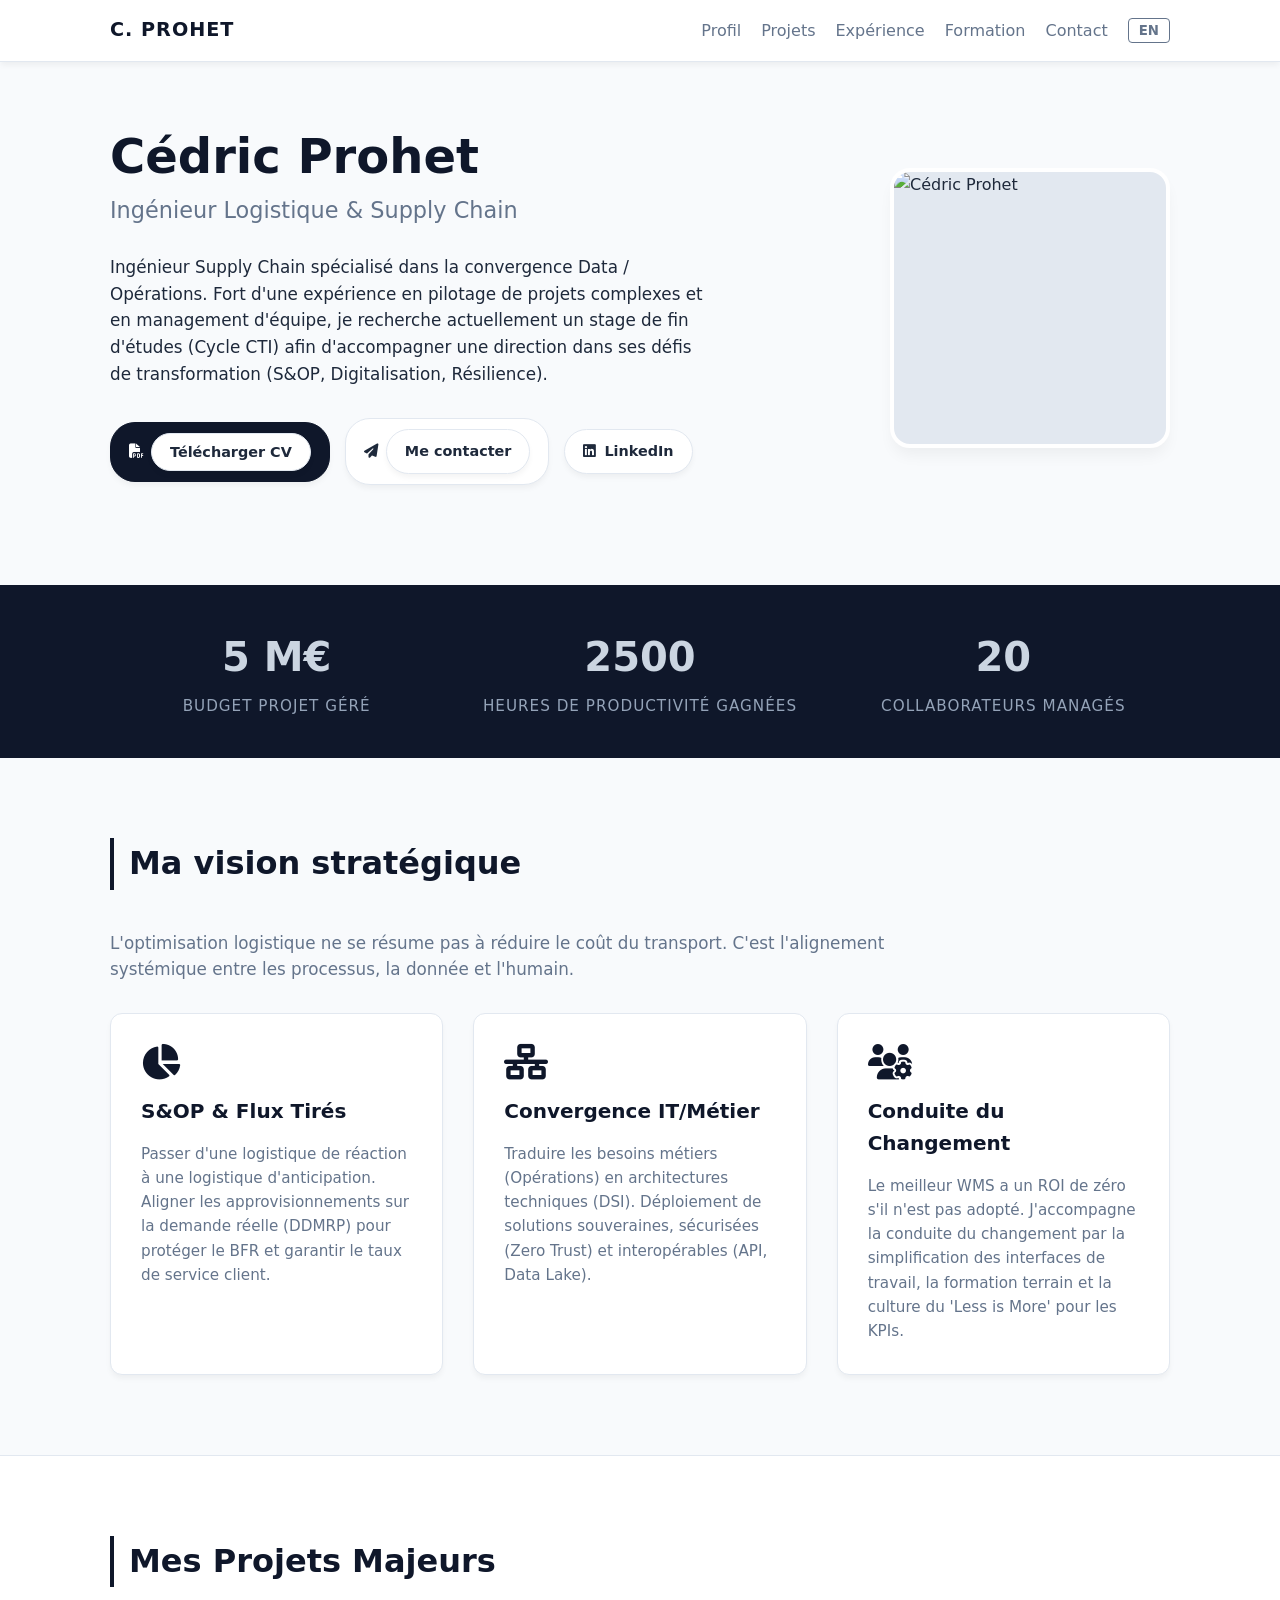
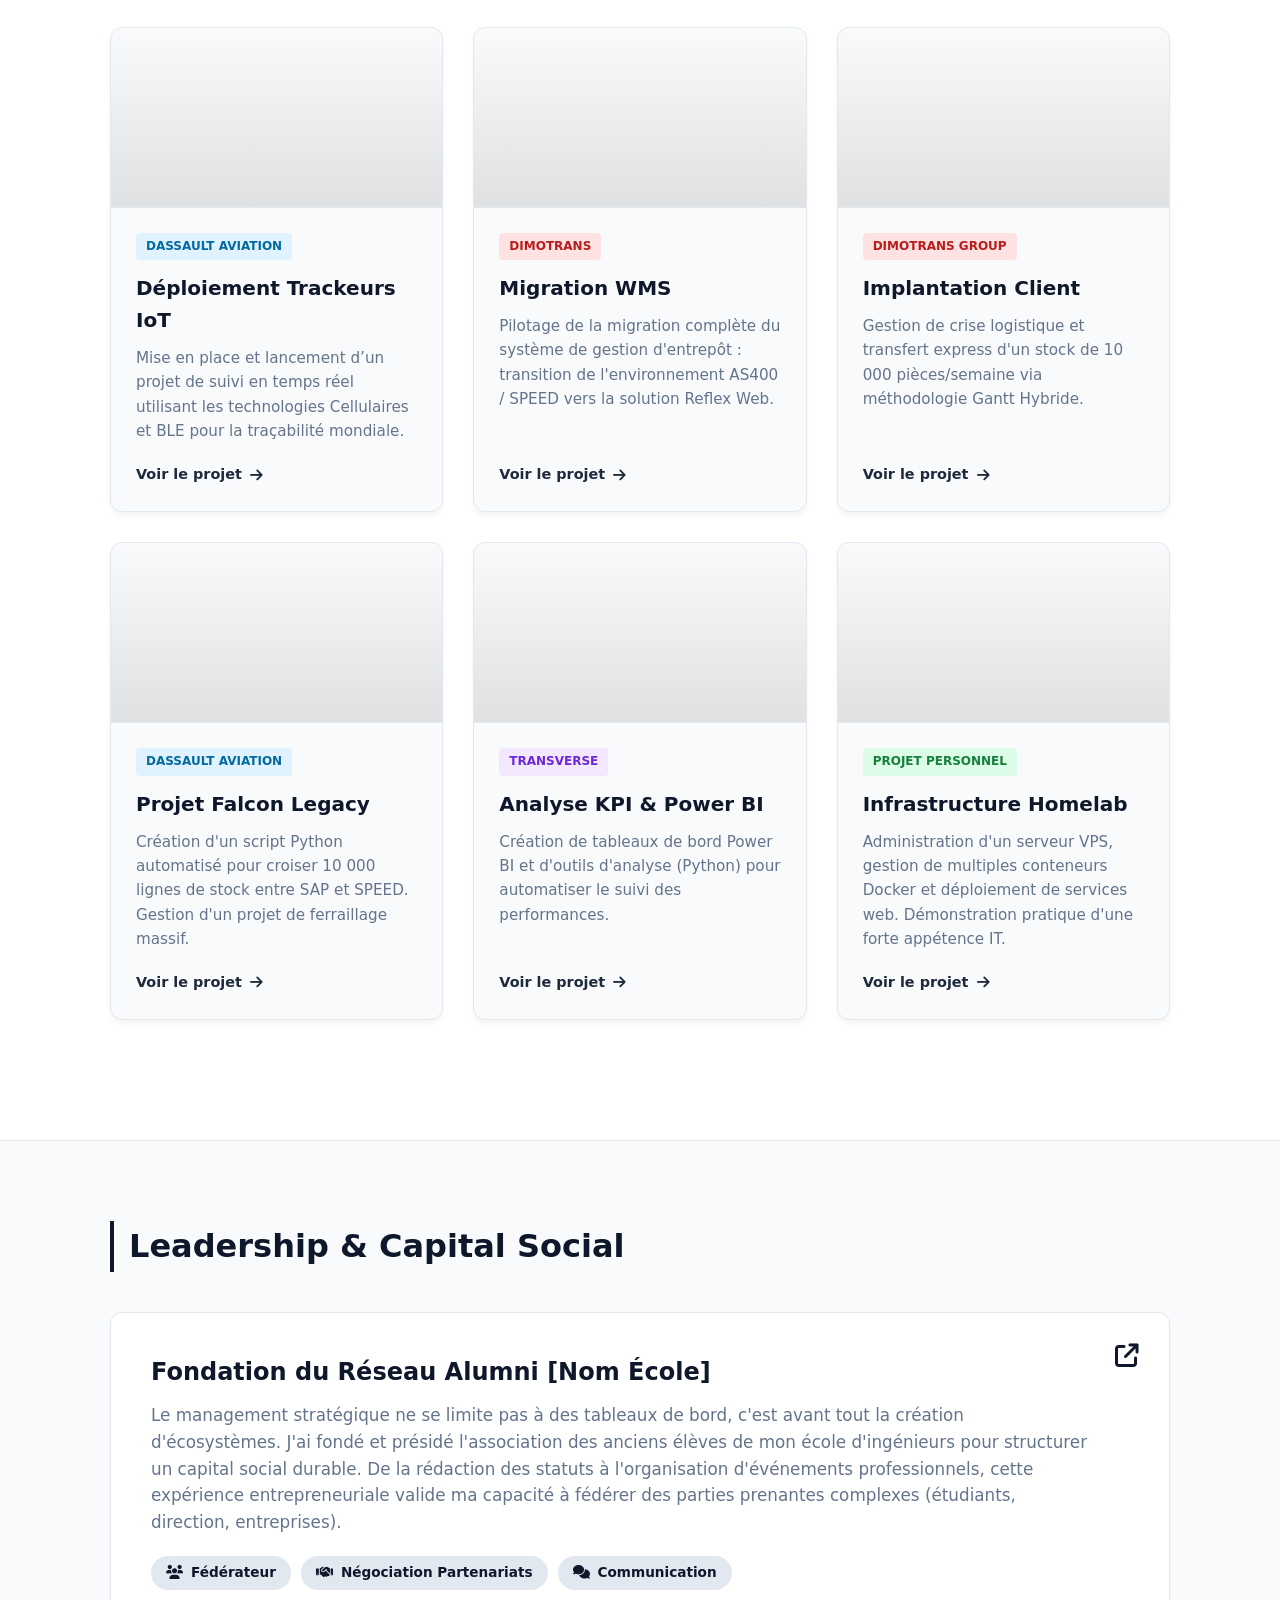
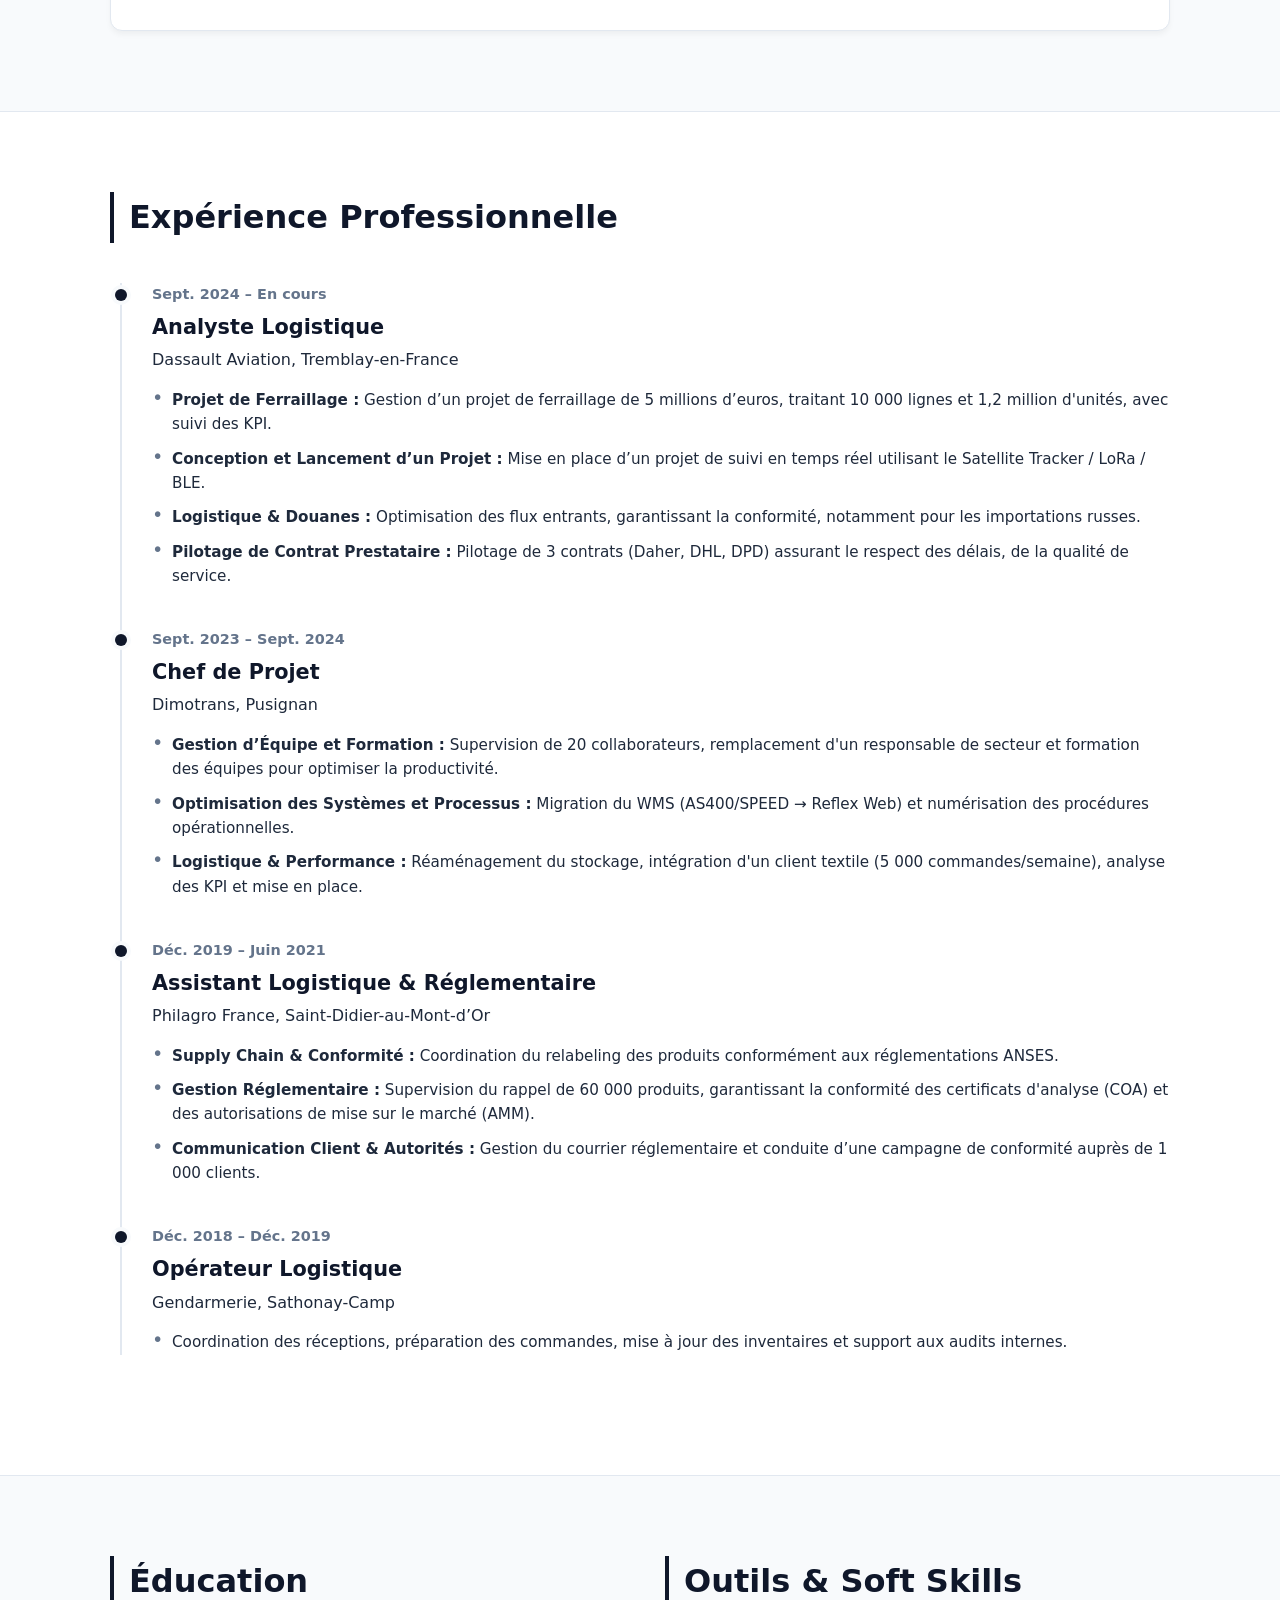
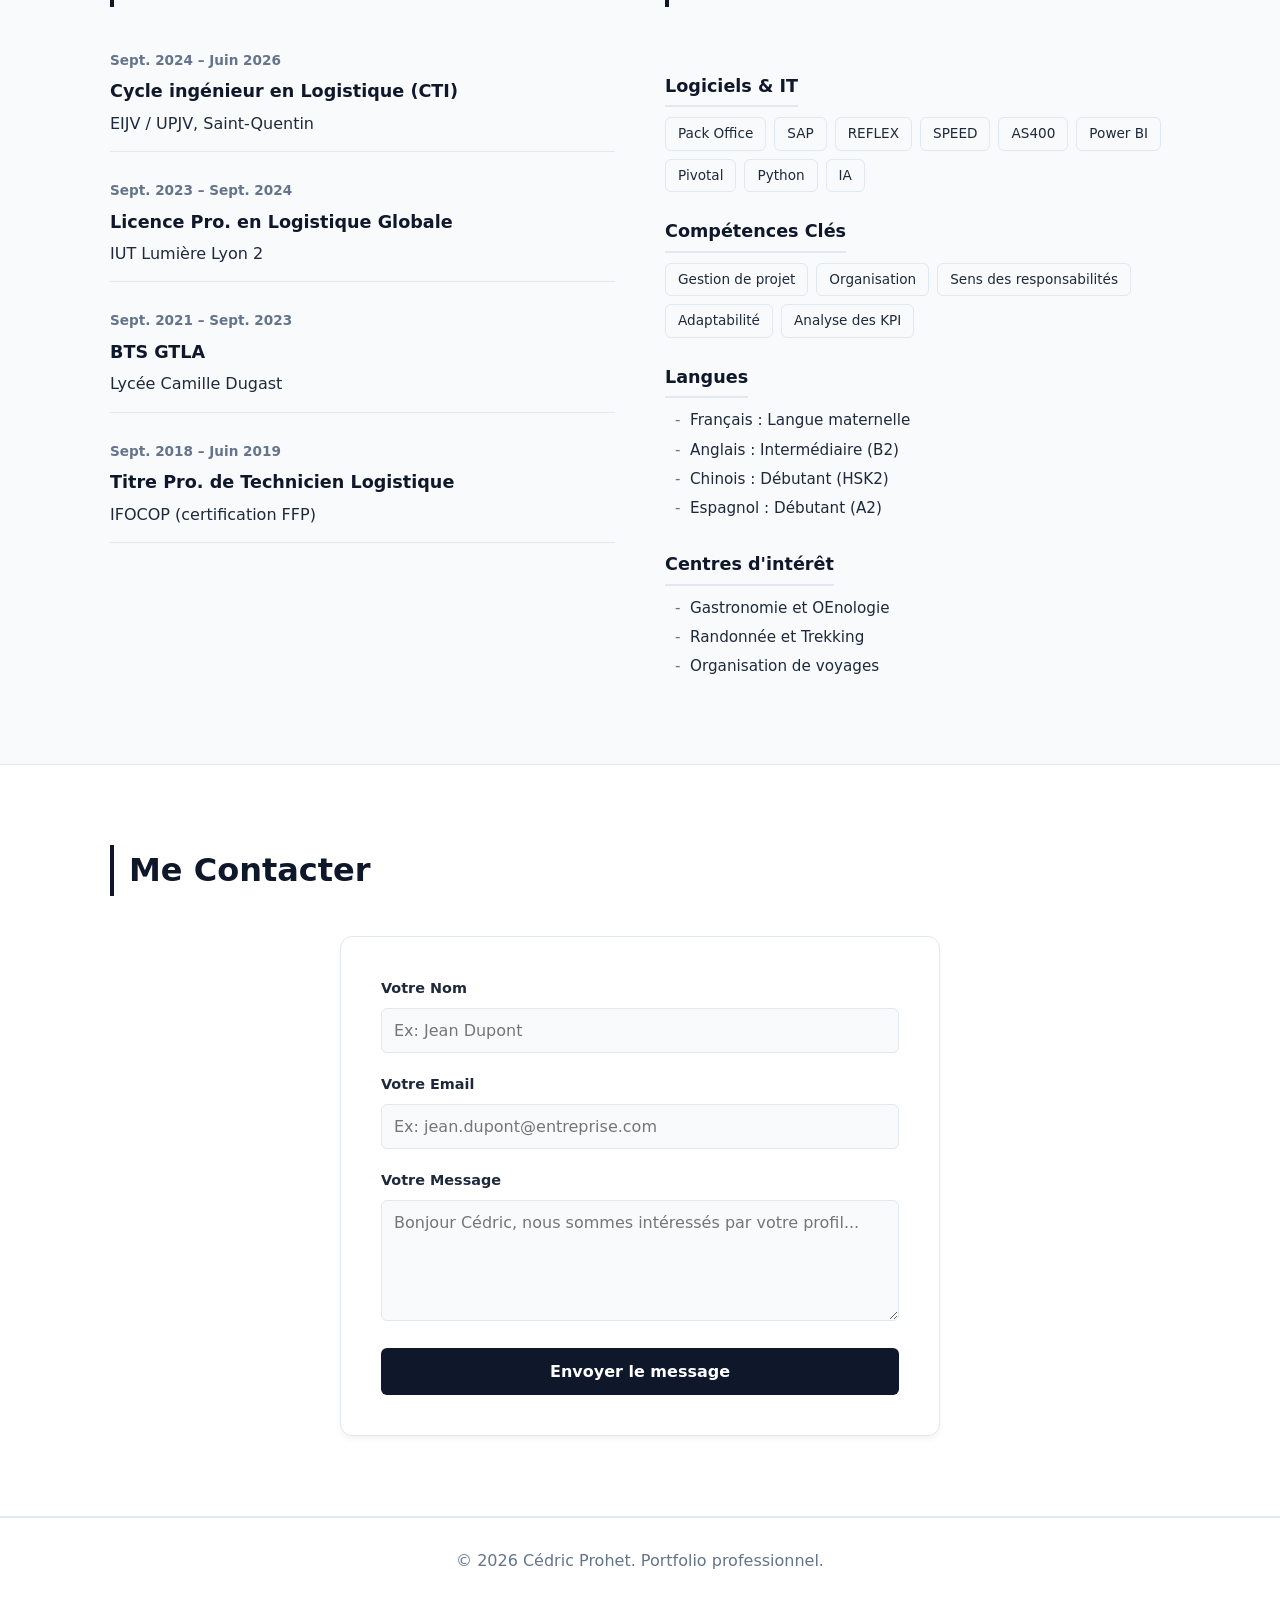
==== commit 08b21817: "Update index.html" ====
--- a/index.html
+++ b/index.html
@@ -47,9 +47,14 @@
         .hero .title { font-size: 3rem; font-weight: 800; color: var(--accent); line-height: 1.1; margin-bottom: 10px; }
         .hero .subtitle { font-size: 1.4rem; color: var(--text-muted); font-weight: 500; margin-bottom: 25px; }
         .hero .description { font-size: 1.05rem; margin-bottom: 30px; max-width: 600px; }
-        .contact-info { display: flex; gap: 15px; flex-wrap: wrap; }
-        .contact-info span, .contact-info a { background: var(--bg-white); border: 1px solid var(--border); color: var(--text-main); padding: 8px 15px; border-radius: 20px; font-size: 0.9rem; font-weight: 500; text-decoration: none; box-shadow: var(--shadow-sm); display: flex; align-items: center; gap: 8px; transition: var(--transition); }
-        .contact-info a:hover { border-color: var(--accent); color: var(--bg-white); background-color: var(--accent); }
+        
+        /* Boutons de contact & CV */
+        .contact-info { display: flex; gap: 15px; flex-wrap: wrap; align-items: center; }
+        .contact-info span, .contact-info a, .contact-info button { background: var(--bg-white); border: 1px solid var(--border); color: var(--text-main); padding: 10px 18px; border-radius: 25px; font-size: 0.9rem; font-weight: 600; text-decoration: none; box-shadow: var(--shadow-sm); display: flex; align-items: center; gap: 8px; transition: var(--transition); cursor: pointer; }
+        .contact-info a:hover, .contact-info button.btn-outline:hover { border-color: var(--accent); color: var(--bg-white); background-color: var(--accent); }
+        
+        .btn-cv { background-color: var(--accent) !important; color: var(--bg-white) !important; border-color: var(--accent) !important; }
+        .btn-cv:hover { background-color: #1e293b !important; transform: translateY(-2px); box-shadow: var(--shadow-md) !important; }
 
         .hero-photo-container { flex-shrink: 0; width: 280px; height: 280px; border-radius: 20px; background: var(--border); overflow: hidden; border: 4px solid var(--bg-white); box-shadow: var(--shadow-md); display: flex; align-items: center; justify-content: center; }
         .profile-photo { width: 100%; height: 100%; object-fit: cover; }
@@ -178,12 +183,14 @@
                 <div class="hero-text">
                     <h1 class="title" data-fr="Cédric Prohet" data-en="Cédric Prohet">Cédric Prohet</h1>
                     <h2 class="subtitle" data-fr="Ingénieur Logistique & Supply Chain" data-en="Logistics & Supply Chain Engineer">Ingénieur Logistique & Supply Chain</h2>
-                    <p class="description" data-fr="Ingénieur Supply Chain spécialisé dans la convergence Data / Opérations. Fort d'une expérience en pilotage de projets complexes et en management d'équipe, je recherche un contrat d'alternance pour ma dernière année d'ingénierie (Cycle CTI) afin d'accompagner une direction dans ses défis de transformation (S&OP, Digitalisation, Résilience)." data-en="Supply Chain Engineer specialized in Data / Operations convergence. With experience in managing complex projects and team leadership, I am seeking a work-study contract for my final year of engineering (CTI cycle) to support management in its transformation challenges (S&OP, Digitalization, Resilience).">Ingénieur Supply Chain spécialisé dans la convergence Data / Opérations. Fort d'une expérience en pilotage de projets complexes et en management d'équipe, je recherche un contrat d'alternance pour ma dernière année d'ingénierie (Cycle CTI) afin d'accompagner une direction dans ses défis de transformation (S&OP, Digitalisation, Résilience).</p>
+                    <p class="description" data-fr="Ingénieur Supply Chain spécialisé dans la convergence Data / Opérations. Fort d'une expérience en pilotage de projets complexes et en management d'équipe, je recherche actuellement un stage de fin d'études (Cycle CTI) afin d'accompagner une direction dans ses défis de transformation (S&OP, Digitalisation, Résilience)." data-en="Supply Chain Engineer specialized in Data / Operations convergence. With experience in managing complex projects and team leadership, I am currently seeking a final-year internship (CTI cycle) to support management in its transformation challenges (S&OP, Digitalization, Resilience).">Ingénieur Supply Chain spécialisé dans la convergence Data / Opérations. Fort d'une expérience en pilotage de projets complexes et en management d'équipe, je recherche actuellement un stage de fin d'études (Cycle CTI) afin d'accompagner une direction dans ses défis de transformation (S&OP, Digitalisation, Résilience).</p>
                     
                     <div class="contact-info">
-                        <a href="#contact"><i class="fa-solid fa-paper-plane"></i> <span data-fr="Me contacter" data-en="Contact me">Me contacter</span></a>
-                        <a href="https://bit.ly/42gSw0G" target="_blank"><i class="fa-brands fa-linkedin"></i> LinkedIn</a>
-                        <span><i class="fa-solid fa-car"></i> Permis B</span>
+                        <button id="cv-download-btn" class="btn-cv">
+                            <i class="fa-solid fa-file-pdf"></i> <span data-fr="Télécharger CV" data-en="Download Resume">Télécharger CV</span>
+                        </button>
+                        <a href="#contact" class="btn-outline"><i class="fa-solid fa-paper-plane"></i> <span data-fr="Me contacter" data-en="Contact me">Me contacter</span></a>
+                        <a href="https://bit.ly/42gSw0G" target="_blank" class="btn-outline"><i class="fa-brands fa-linkedin"></i> LinkedIn</a>
                     </div>
                 </div>
                 <div class="hero-photo-container">
@@ -471,23 +478,54 @@
     <script>
         document.addEventListener('DOMContentLoaded', () => {
             
-            // 1. Traduction FR/EN
+            // 1. Traduction FR/EN & Persistance
             const langBtn = document.getElementById('lang-toggle');
-            let currentLang = 'fr';
+            let currentLang = localStorage.getItem('portfolio_lang') || 'fr';
+
+            const applyLanguage = (lang) => {
+                langBtn.innerText = lang === 'fr' ? 'EN' : 'FR';
+                const elements = document.querySelectorAll('[data-fr][data-en]');
+                elements.forEach(el => {
+                    el.innerHTML = el.getAttribute(`data-${lang}`);
+                });
+            };
+
+            if (currentLang === 'en') {
+                applyLanguage('en');
+            }
 
             langBtn.addEventListener('click', () => {
                 currentLang = currentLang === 'fr' ? 'en' : 'fr';
+                localStorage.setItem('portfolio_lang', currentLang);
                 langBtn.innerText = currentLang === 'fr' ? 'EN' : 'FR';
 
                 const elements = document.querySelectorAll('[data-fr][data-en]');
                 elements.forEach(el => {
                     el.style.opacity = 0;
                     setTimeout(() => {
-                        el.innerHTML = currentLang === 'fr' ? el.getAttribute('data-fr') : el.getAttribute('data-en');
+                        el.innerHTML = el.getAttribute(`data-${currentLang}`);
                         el.style.opacity = 1;
                     }, 200);
                 });
             });
+
+            // --- GESTION ANTI-SCRAPING DU BOUTON CV ---
+            // L'URL n'est pas dans le HTML, elle est appelée par le script
+            const cvBtn = document.getElementById('cv-download-btn');
+            if (cvBtn) {
+                cvBtn.addEventListener('click', (e) => {
+                    e.preventDefault();
+                    
+                    // Remplacer ces URLs par les liens publics de ton Nextcloud ou S3
+                    const linkFR = "https://ton-domaine-nextcloud.fr/partage/cv_cedric_prohet_fr.pdf";
+                    const linkEN = "https://ton-domaine-nextcloud.fr/partage/cv_cedric_prohet_en.pdf";
+                    
+                    const activeLang = localStorage.getItem('portfolio_lang') || 'fr';
+                    const finalLink = activeLang === 'fr' ? linkFR : linkEN;
+                    
+                    window.open(finalLink, '_blank');
+                });
+            }
 
             // 2. Gestion de l'affichage des projets ("Voir plus")
             const projects = document.querySelectorAll('.project-card');
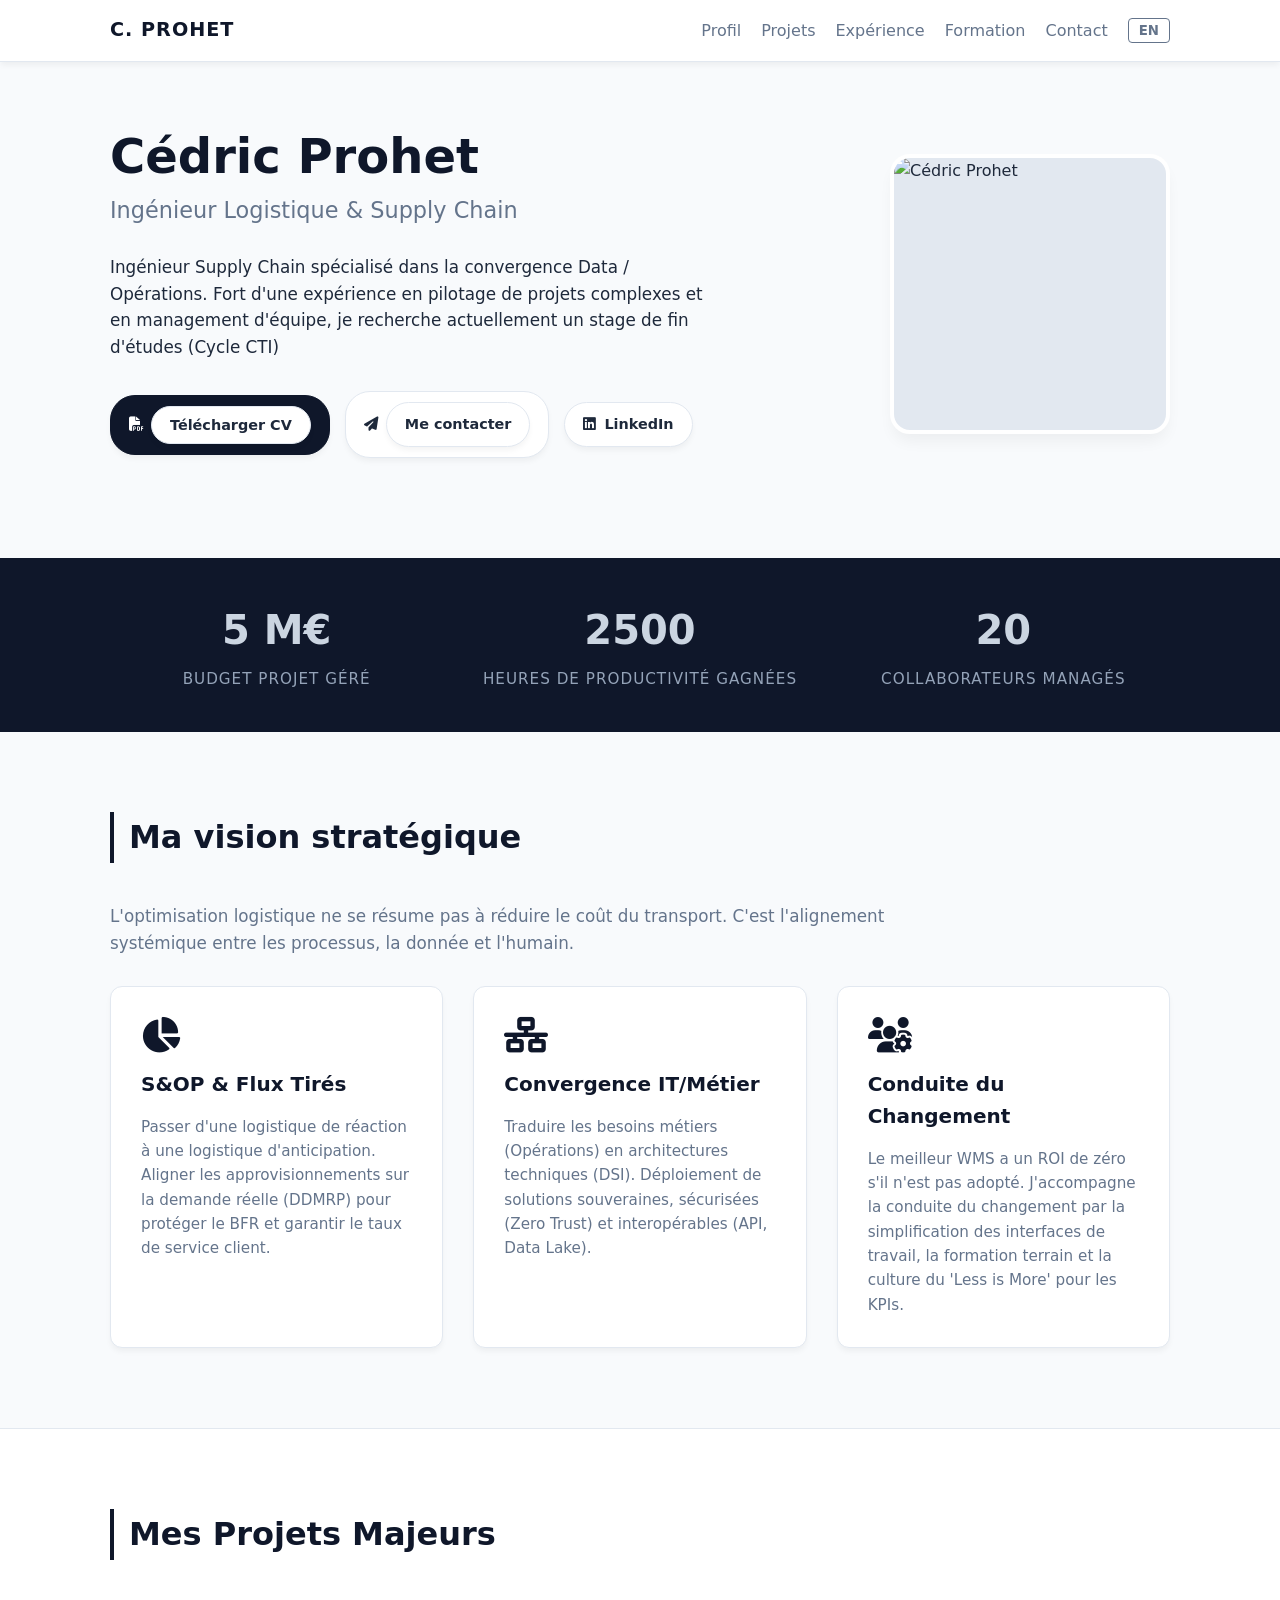
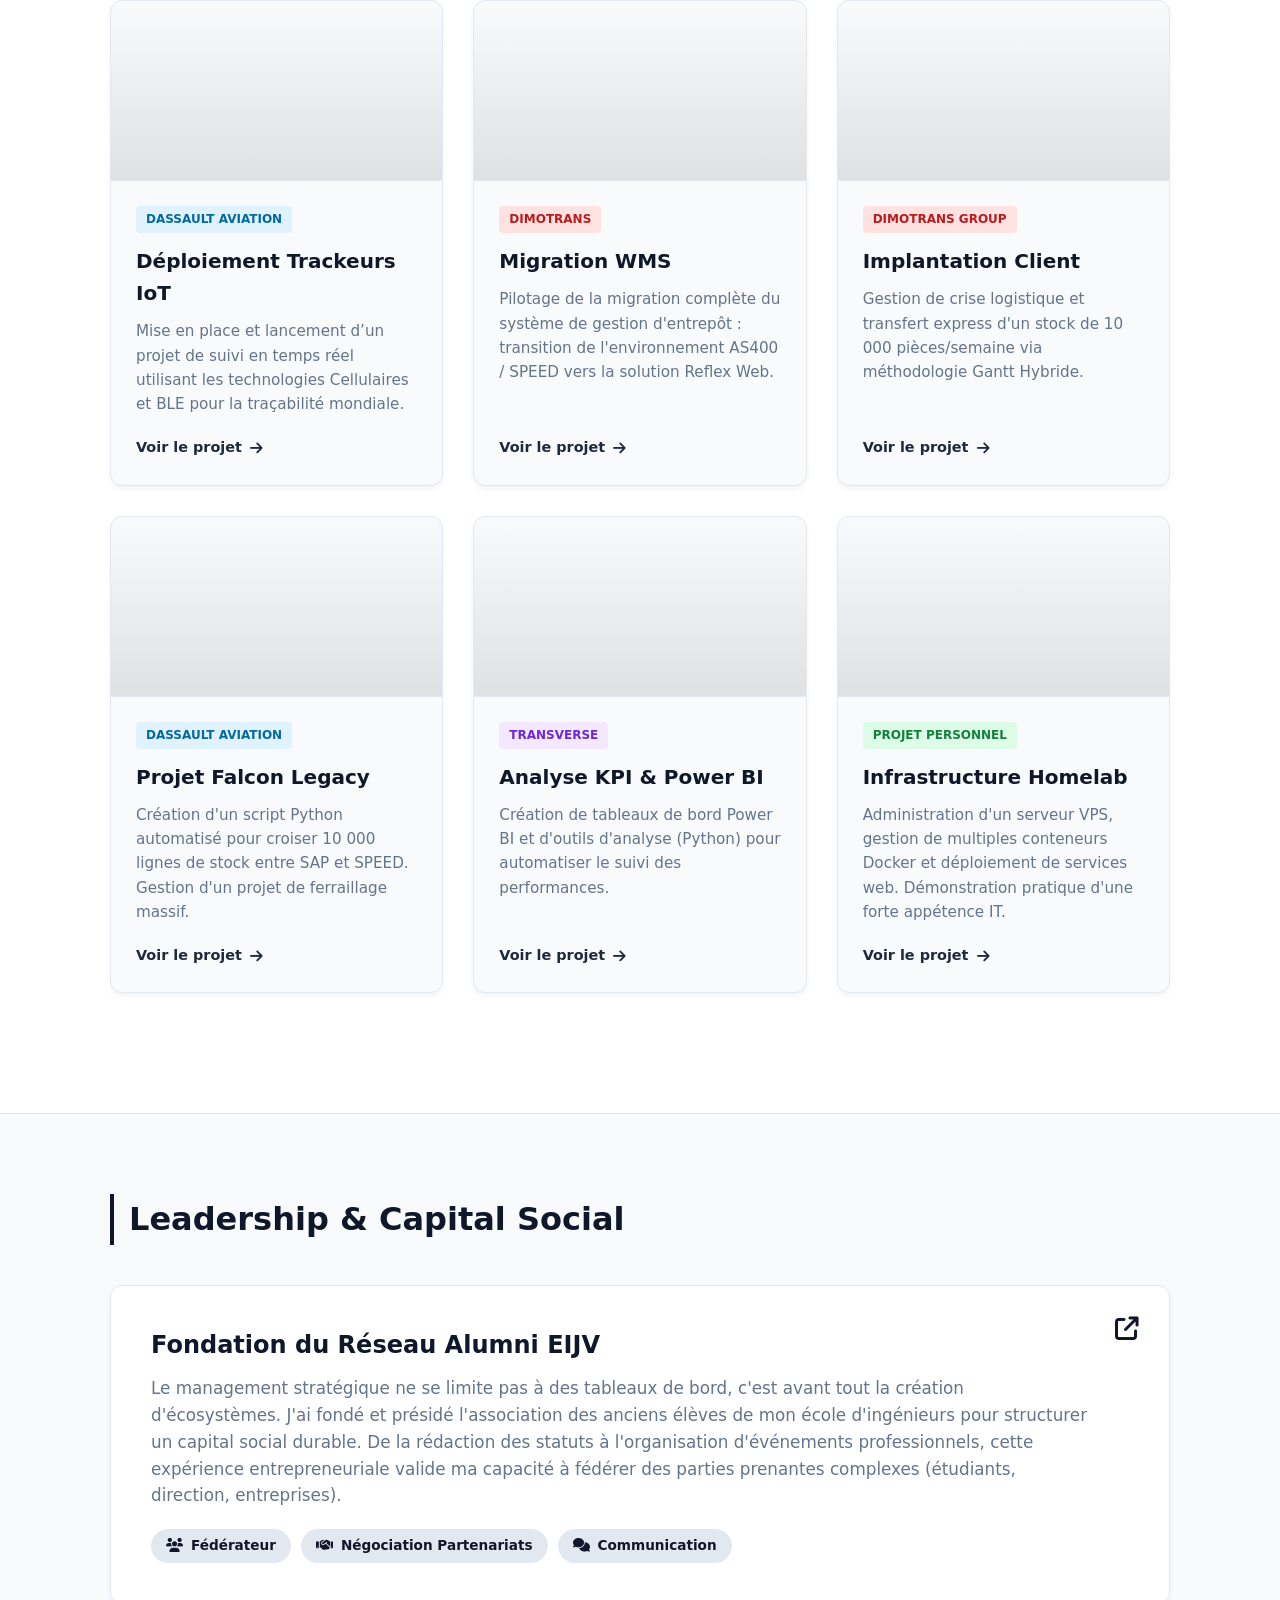
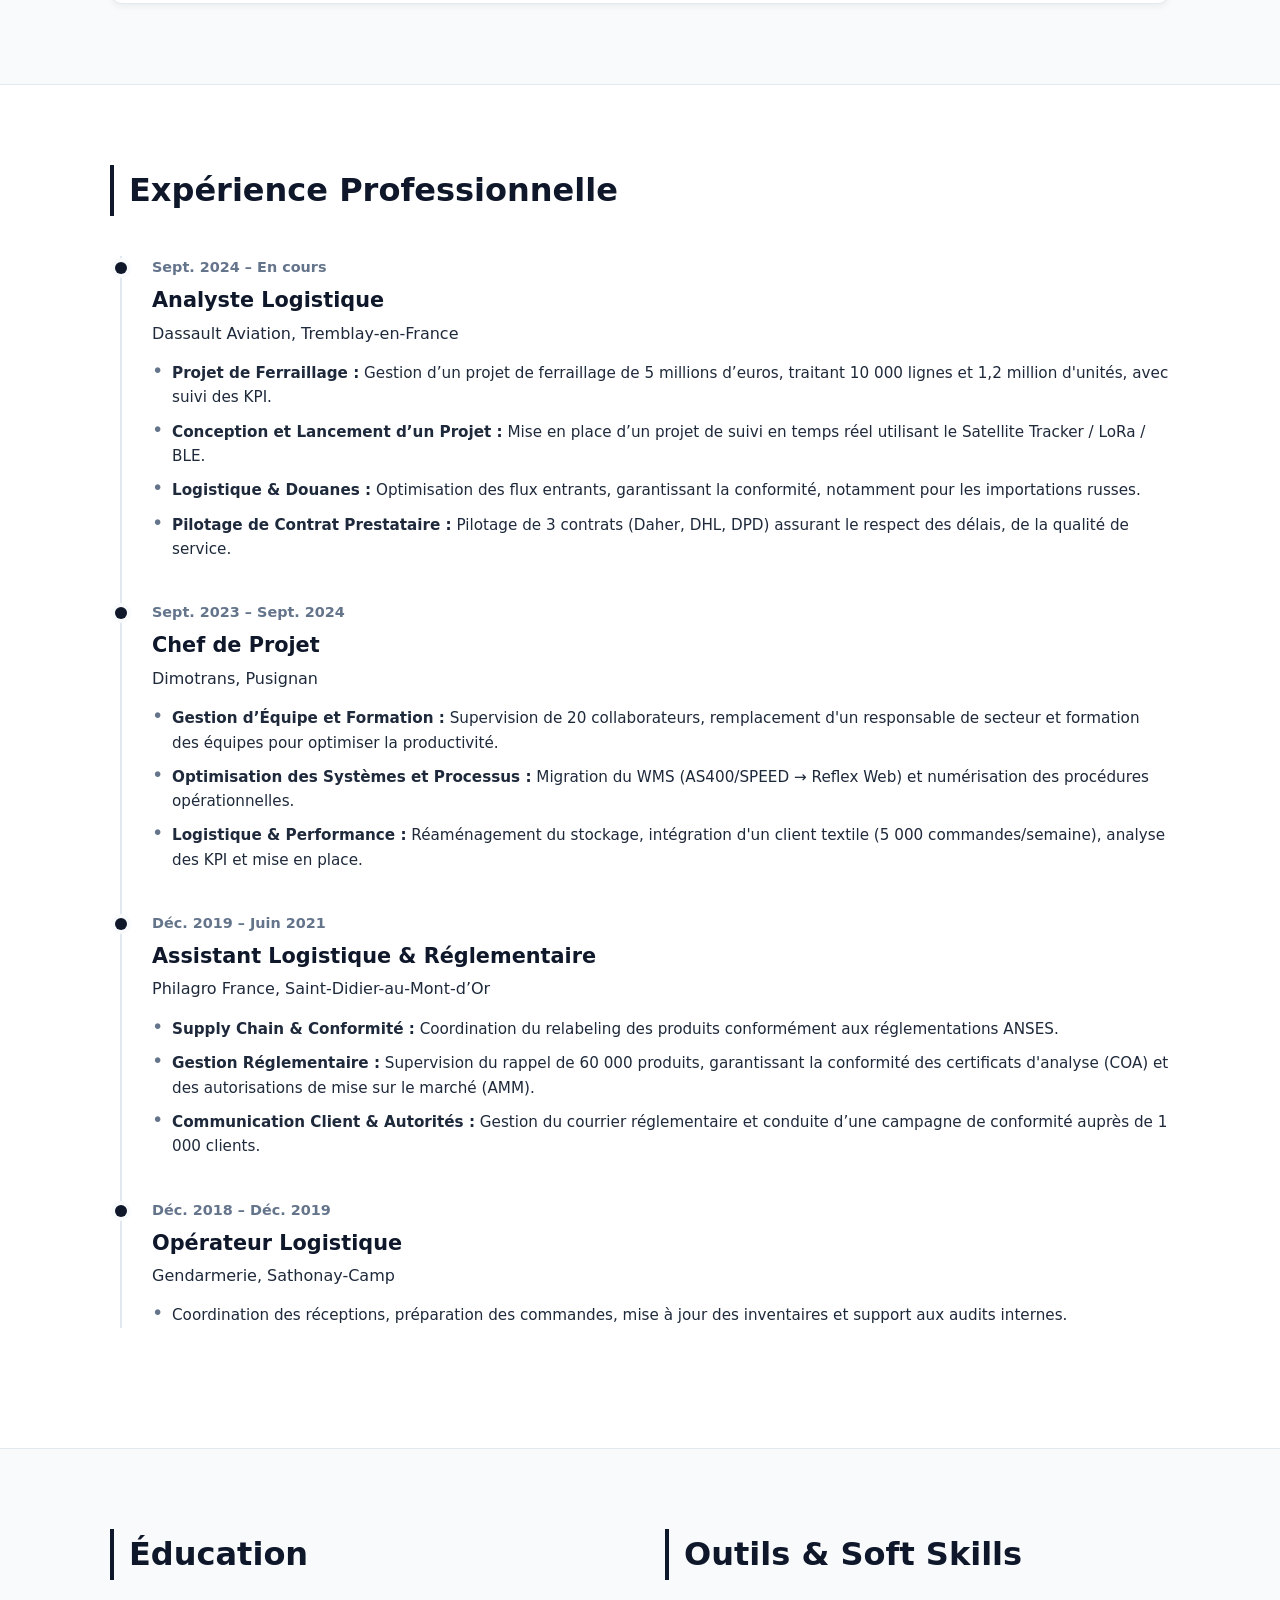
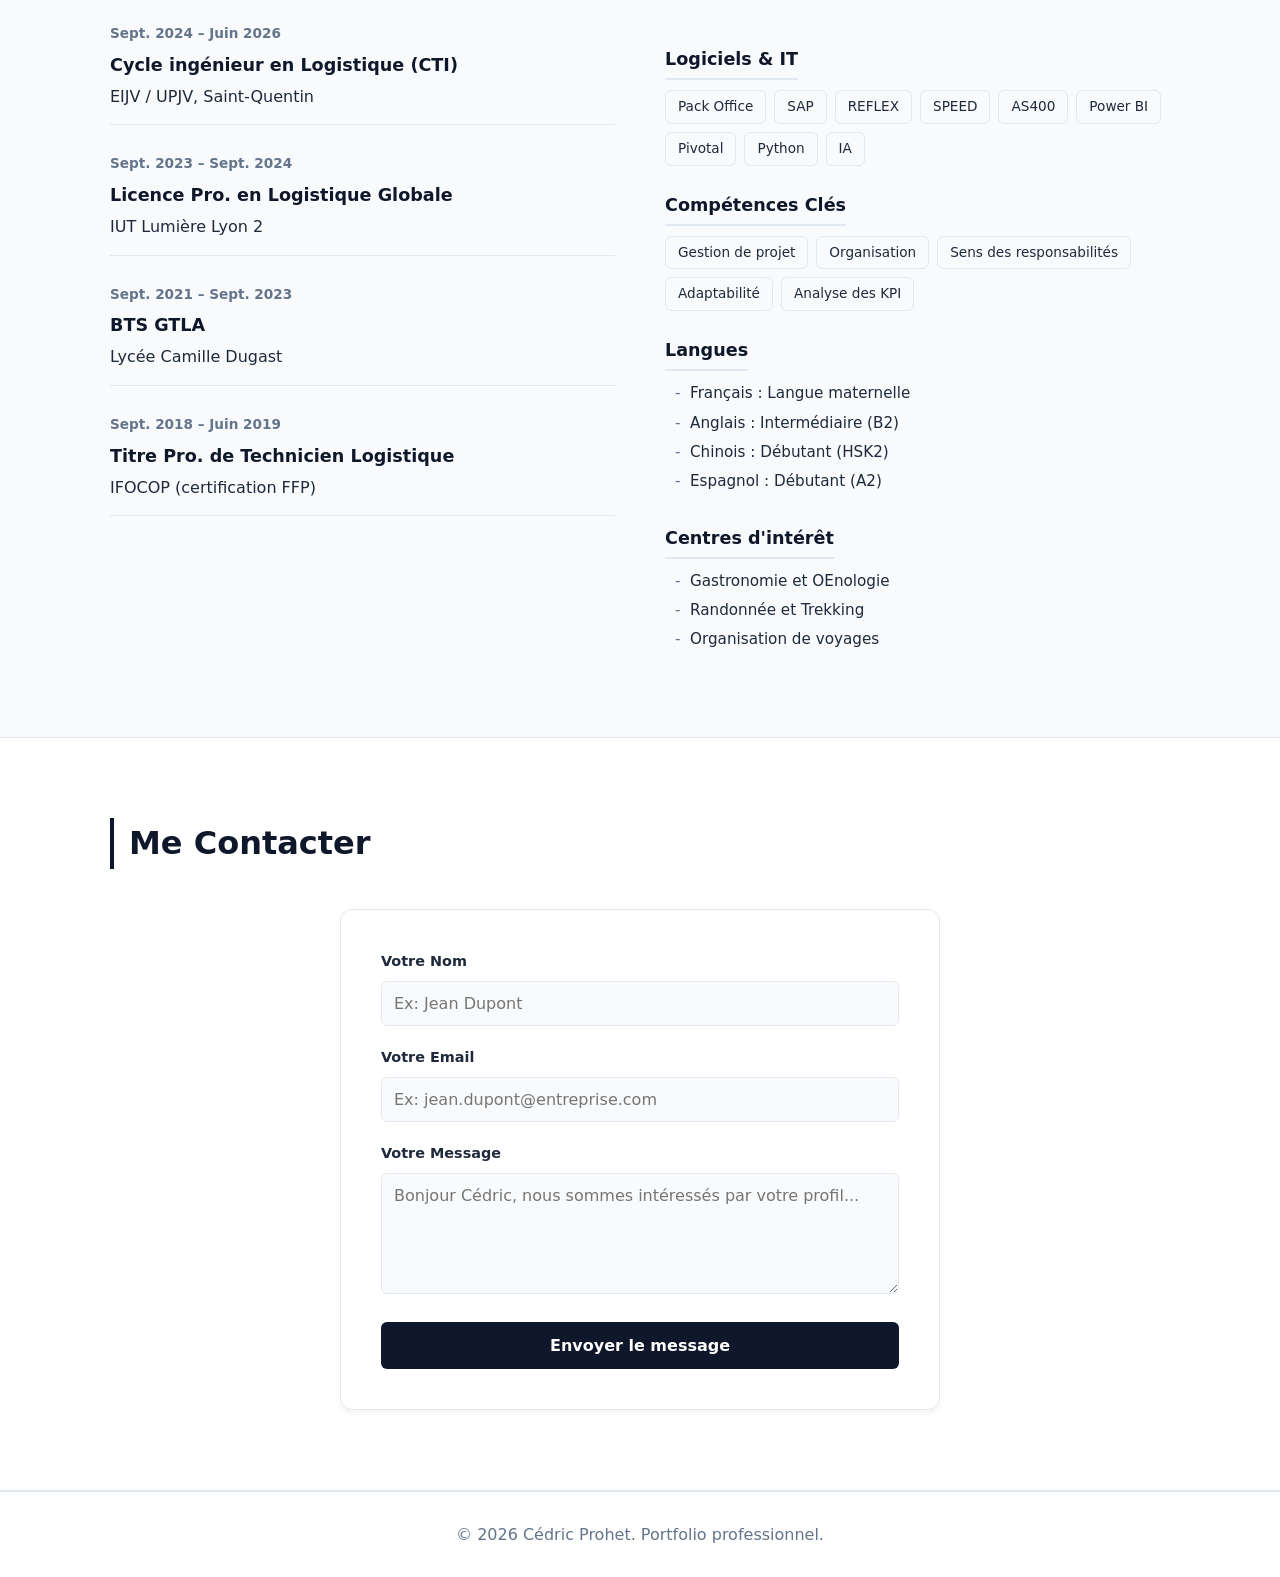
==== commit b39b9ece: "Update index.html" ====
--- a/index.html
+++ b/index.html
@@ -59,6 +59,40 @@
         .hero-photo-container { flex-shrink: 0; width: 280px; height: 280px; border-radius: 20px; background: var(--border); overflow: hidden; border: 4px solid var(--bg-white); box-shadow: var(--shadow-md); display: flex; align-items: center; justify-content: center; }
         .profile-photo { width: 100%; height: 100%; object-fit: cover; }
 
+        /* --- BOUTON FLOTTANT (SCROLL) --- */
+        .floating-btn {
+            position: fixed;
+            bottom: 30px;
+            right: 30px;
+            background-color: var(--accent);
+            color: white;
+            border: none;
+            padding: 12px 20px;
+            border-radius: 30px;
+            font-size: 0.9rem;
+            font-weight: 700;
+            cursor: pointer;
+            box-shadow: 0 4px 15px rgba(15, 23, 42, 0.3);
+            display: flex;
+            align-items: center;
+            gap: 10px;
+            z-index: 999;
+            opacity: 0;
+            transform: translateY(20px);
+            visibility: hidden;
+            transition: opacity 0.3s, transform 0.3s, background-color 0.2s;
+        }
+        .floating-btn.visible {
+            opacity: 1;
+            transform: translateY(0);
+            visibility: visible;
+        }
+        .floating-btn:hover {
+            background-color: #1e293b;
+            transform: translateY(-3px) scale(1.05);
+            box-shadow: 0 8px 20px rgba(15, 23, 42, 0.4);
+        }
+
         /* --- BANNIERE KPI --- */
         .kpi-banner { background: var(--accent); color: var(--bg-white); padding: 40px 0; margin-top: 40px; }
         .kpi-grid { display: flex; justify-content: space-around; text-align: center; flex-wrap: wrap; gap: 30px; }
@@ -183,14 +217,14 @@
                 <div class="hero-text">
                     <h1 class="title" data-fr="Cédric Prohet" data-en="Cédric Prohet">Cédric Prohet</h1>
                     <h2 class="subtitle" data-fr="Ingénieur Logistique & Supply Chain" data-en="Logistics & Supply Chain Engineer">Ingénieur Logistique & Supply Chain</h2>
-                    <p class="description" data-fr="Ingénieur Supply Chain spécialisé dans la convergence Data / Opérations. Fort d'une expérience en pilotage de projets complexes et en management d'équipe, je recherche actuellement un stage de fin d'études (Cycle CTI) afin d'accompagner une direction dans ses défis de transformation (S&OP, Digitalisation, Résilience)." data-en="Supply Chain Engineer specialized in Data / Operations convergence. With experience in managing complex projects and team leadership, I am currently seeking a final-year internship (CTI cycle) to support management in its transformation challenges (S&OP, Digitalization, Resilience).">Ingénieur Supply Chain spécialisé dans la convergence Data / Opérations. Fort d'une expérience en pilotage de projets complexes et en management d'équipe, je recherche actuellement un stage de fin d'études (Cycle CTI) afin d'accompagner une direction dans ses défis de transformation (S&OP, Digitalisation, Résilience).</p>
+                    <p class="description" data-fr="Ingénieur Supply Chain spécialisé dans la convergence Data / Opérations. Fort d'une expérience en pilotage de projets complexes et en management d'équipe, je recherche actuellement un stage de fin d'études (Cycle CTI)." data-en="Supply Chain Engineer specialized in Data / Operations convergence. With experience in managing complex projects and team leadership, I am currently seeking a final-year internship (CTI cycle).">Ingénieur Supply Chain spécialisé dans la convergence Data / Opérations. Fort d'une expérience en pilotage de projets complexes et en management d'équipe, je recherche actuellement un stage de fin d'études (Cycle CTI)</p>
                     
                     <div class="contact-info">
                         <button id="cv-download-btn" class="btn-cv">
                             <i class="fa-solid fa-file-pdf"></i> <span data-fr="Télécharger CV" data-en="Download Resume">Télécharger CV</span>
                         </button>
                         <a href="#contact" class="btn-outline"><i class="fa-solid fa-paper-plane"></i> <span data-fr="Me contacter" data-en="Contact me">Me contacter</span></a>
-                        <a href="https://bit.ly/42gSw0G" target="_blank" class="btn-outline"><i class="fa-brands fa-linkedin"></i> LinkedIn</a>
+                        <a href="https://www.linkedin.com/in/c%C3%A9dric-prohet-371b48183/" target="_blank" class="btn-outline"><i class="fa-brands fa-linkedin"></i> LinkedIn</a>
                     </div>
                 </div>
                 <div class="hero-photo-container">
@@ -319,7 +353,7 @@
                 
                 <a href="projet-alumni.html" class="leadership-wrapper reveal">
                     <i class="fa-solid fa-arrow-up-right-from-square lead-link-icon"></i>
-                    <h3 data-fr="Fondation du Réseau Alumni [Nom École]" data-en="Foundation of the [School Name] Alumni Network">Fondation du Réseau Alumni [Nom École]</h3>
+                    <h3 data-fr="Fondation du Réseau Alumni EIJV" data-en="Foundation of the [School Name] Alumni Network">Fondation du Réseau Alumni EIJV</h3>
                     <p data-fr="Le management stratégique ne se limite pas à des tableaux de bord, c'est avant tout la création d'écosystèmes. J'ai fondé et présidé l'association des anciens élèves de mon école d'ingénieurs pour structurer un capital social durable. De la rédaction des statuts à l'organisation d'événements professionnels, cette expérience entrepreneuriale valide ma capacité à fédérer des parties prenantes complexes (étudiants, direction, entreprises)." data-en="Strategic management is not limited to dashboards; it is above all the creation of ecosystems. I founded and chaired the alumni association of my engineering school to structure sustainable social capital. From drafting the statutes to organizing professional events, this entrepreneurial experience validates my ability to unite complex stakeholders (students, management, companies).">Le management stratégique ne se limite pas à des tableaux de bord, c'est avant tout la création d'écosystèmes. J'ai fondé et présidé l'association des anciens élèves de mon école d'ingénieurs pour structurer un capital social durable. De la rédaction des statuts à l'organisation d'événements professionnels, cette expérience entrepreneuriale valide ma capacité à fédérer des parties prenantes complexes (étudiants, direction, entreprises).</p>
                     <div class="leadership-tags">
                         <span class="lead-tag"><i class="fa-solid fa-users"></i> <span data-fr="Fédérateur" data-en="Community Builder">Fédérateur</span></span>
@@ -475,32 +509,33 @@
         </div>
     </footer>
 
+    <button id="floating-btn" class="floating-btn">
+        <i class="fa-solid fa-arrow-down"></i> <span data-fr="Voir mon parcours" data-en="View my timeline">Voir mon parcours</span>
+    </button>
+
     <script>
         document.addEventListener('DOMContentLoaded', () => {
             
-            // 1. Traduction FR/EN & Persistance
+            // 1. Traduction FR/EN & Persistance (Sécurisée)
             const langBtn = document.getElementById('lang-toggle');
-            let currentLang = localStorage.getItem('portfolio_lang') || 'fr';
+            let currentLang = 'fr';
+            
+            try { currentLang = localStorage.getItem('portfolio_lang') || 'fr'; } catch (e) {}
 
             const applyLanguage = (lang) => {
                 langBtn.innerText = lang === 'fr' ? 'EN' : 'FR';
-                const elements = document.querySelectorAll('[data-fr][data-en]');
-                elements.forEach(el => {
+                document.querySelectorAll('[data-fr][data-en]').forEach(el => {
                     el.innerHTML = el.getAttribute(`data-${lang}`);
                 });
             };
 
-            if (currentLang === 'en') {
-                applyLanguage('en');
-            }
+            if (currentLang === 'en') applyLanguage('en');
 
             langBtn.addEventListener('click', () => {
                 currentLang = currentLang === 'fr' ? 'en' : 'fr';
-                localStorage.setItem('portfolio_lang', currentLang);
+                try { localStorage.setItem('portfolio_lang', currentLang); } catch (e) {}
                 langBtn.innerText = currentLang === 'fr' ? 'EN' : 'FR';
-
-                const elements = document.querySelectorAll('[data-fr][data-en]');
-                elements.forEach(el => {
+                document.querySelectorAll('[data-fr][data-en]').forEach(el => {
                     el.style.opacity = 0;
                     setTimeout(() => {
                         el.innerHTML = el.getAttribute(`data-${currentLang}`);
@@ -509,21 +544,41 @@
                 });
             });
 
-            // --- GESTION ANTI-SCRAPING DU BOUTON CV ---
-            // L'URL n'est pas dans le HTML, elle est appelée par le script
+            // --- GESTION ANTI-SCRAPING DU BOUTON CV (Base64) ---
             const cvBtn = document.getElementById('cv-download-btn');
             if (cvBtn) {
                 cvBtn.addEventListener('click', (e) => {
                     e.preventDefault();
+                    // Liens relatifs GitHub Pages (fichiers à la racine)
+                    const linkFR_b64 = "Y3ZfZnIucGRm"; // cv_fr.pdf
+                    const linkEN_b64 = "Y3ZfZW4ucGRm"; // cv_en.pdf
                     
-                    // Remplacer ces URLs par les liens publics de ton Nextcloud ou S3
-                    const linkFR = "https://ton-domaine-nextcloud.fr/partage/cv_cedric_prohet_fr.pdf";
-                    const linkEN = "https://ton-domaine-nextcloud.fr/partage/cv_cedric_prohet_en.pdf";
+                    let activeLang = 'fr';
+                    try { activeLang = localStorage.getItem('portfolio_lang') || 'fr'; } catch(e) {}
                     
-                    const activeLang = localStorage.getItem('portfolio_lang') || 'fr';
-                    const finalLink = activeLang === 'fr' ? linkFR : linkEN;
-                    
-                    window.open(finalLink, '_blank');
+                    const finalLink_b64 = activeLang === 'fr' ? linkFR_b64 : linkEN_b64;
+                    window.open(atob(finalLink_b64), '_blank');
+                });
+            }
+
+            // --- BOUTON FLOTTANT (SCROLL VERS EXPÉRIENCE) ---
+            const floatingBtn = document.getElementById('floating-btn');
+            const expSection = document.getElementById('experience');
+
+            if (floatingBtn && expSection) {
+                floatingBtn.addEventListener('click', () => {
+                    const y = expSection.getBoundingClientRect().top + window.scrollY - 80;
+                    window.scrollTo({top: y, behavior: 'smooth'});
+                });
+
+                window.addEventListener('scroll', () => {
+                    const expTop = expSection.offsetTop;
+                    // Le bouton apparaît après 400px de scroll, et disparait en arrivant sur la section Expérience
+                    if (window.scrollY > 400 && window.scrollY < (expTop - 300)) {
+                        floatingBtn.classList.add('visible');
+                    } else {
+                        floatingBtn.classList.remove('visible');
+                    }
                 });
             }
 
@@ -541,8 +596,7 @@
 
             if (loadMoreBtn) {
                 loadMoreBtn.addEventListener('click', () => {
-                    const hiddenProjects = document.querySelectorAll('.hidden-project');
-                    hiddenProjects.forEach(p => {
+                    document.querySelectorAll('.hidden-project').forEach(p => {
                         p.classList.remove('hidden-project');
                         setTimeout(() => p.classList.remove('js-hidden'), 50); // Anime l'apparition
                     });
@@ -554,7 +608,7 @@
             const reveals = document.querySelectorAll('.reveal');
             reveals.forEach(el => el.classList.add('js-hidden'));
 
-            // Animation des compteurs basés sur le temps (pour synchroniser l'arrivée)
+            // Animation des compteurs basés sur le temps (pour synchroniser l'arrivée) - INTACT D'ORIGINE
             const animateCounters = () => {
                 const counters = document.querySelectorAll('.counter');
                 const animationDuration = 2000; // 2 secondes pour tous les compteurs
@@ -583,7 +637,7 @@
                 });
             };
 
-            // 4. Animation au scroll
+            // 4. Animation au scroll - INTACT D'ORIGINE
             let countersAnimated = false; 
 
             const observer = new IntersectionObserver((entries, observer) => {
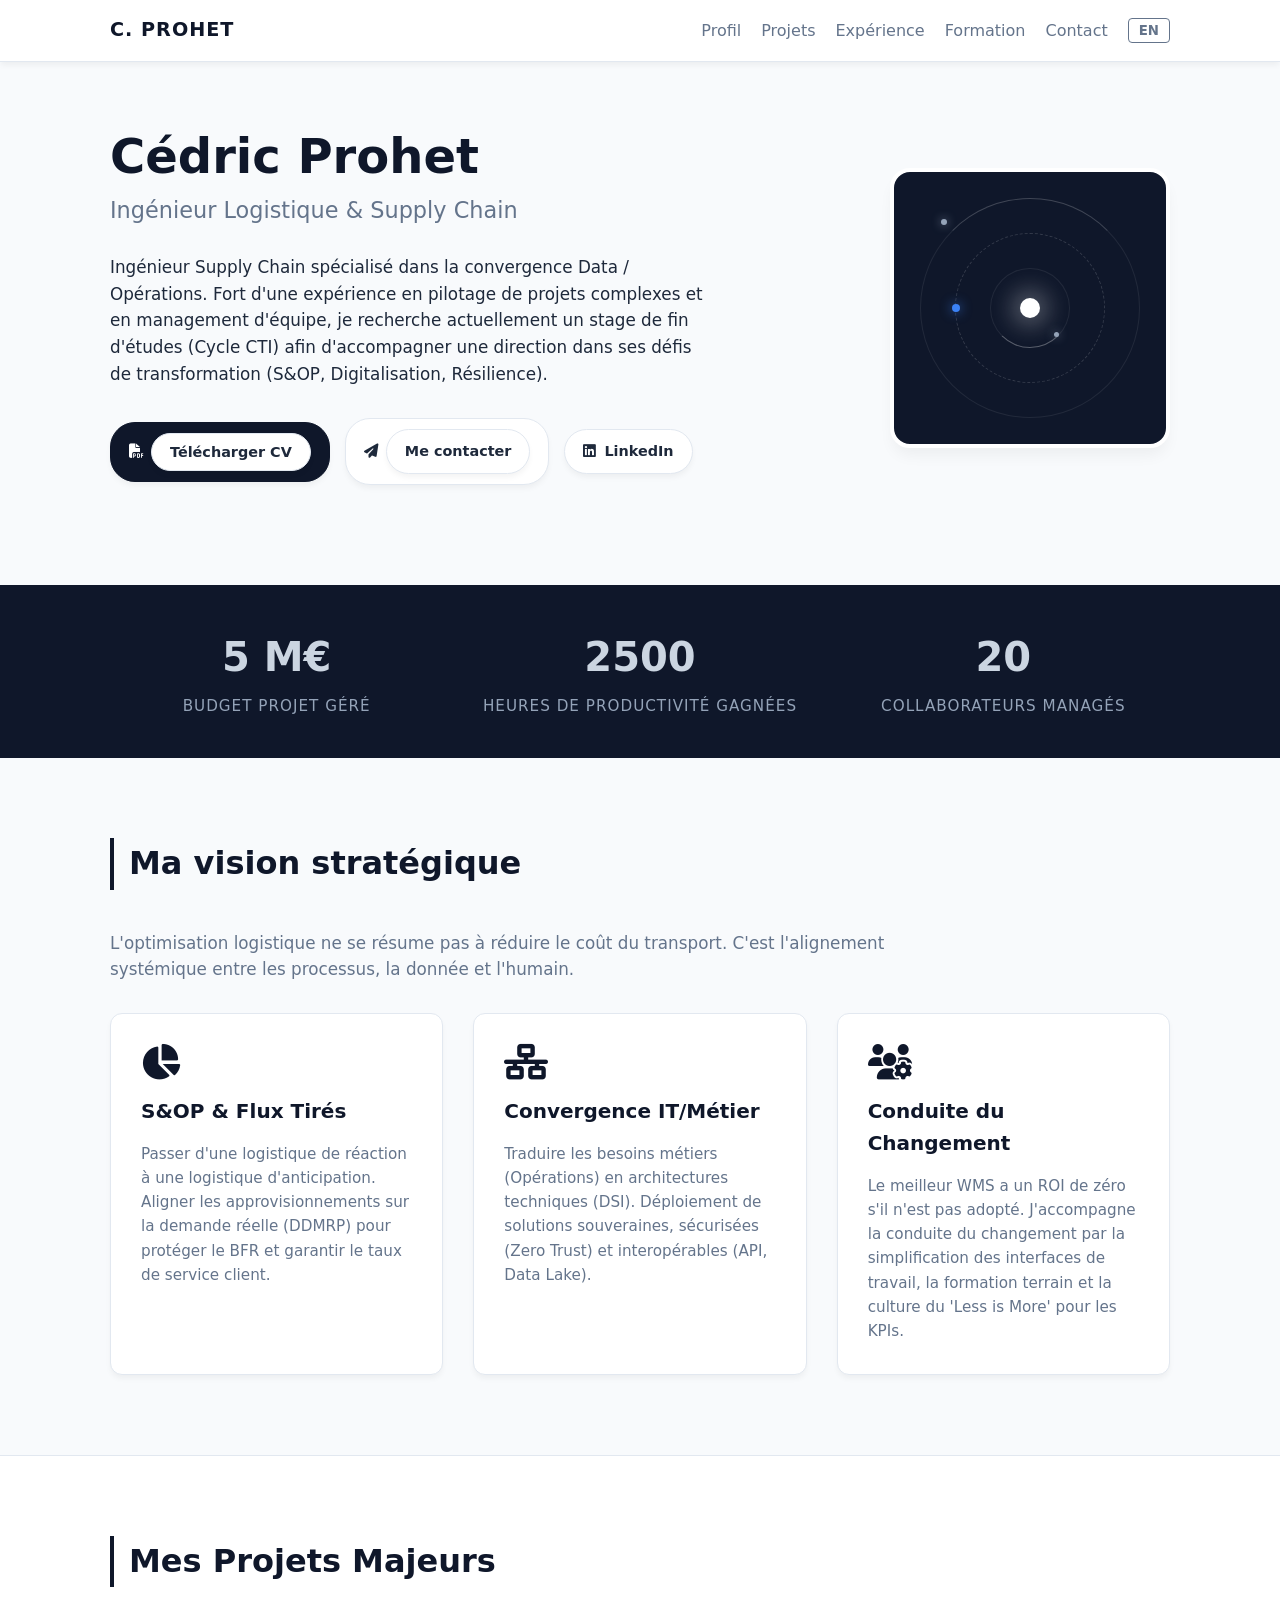
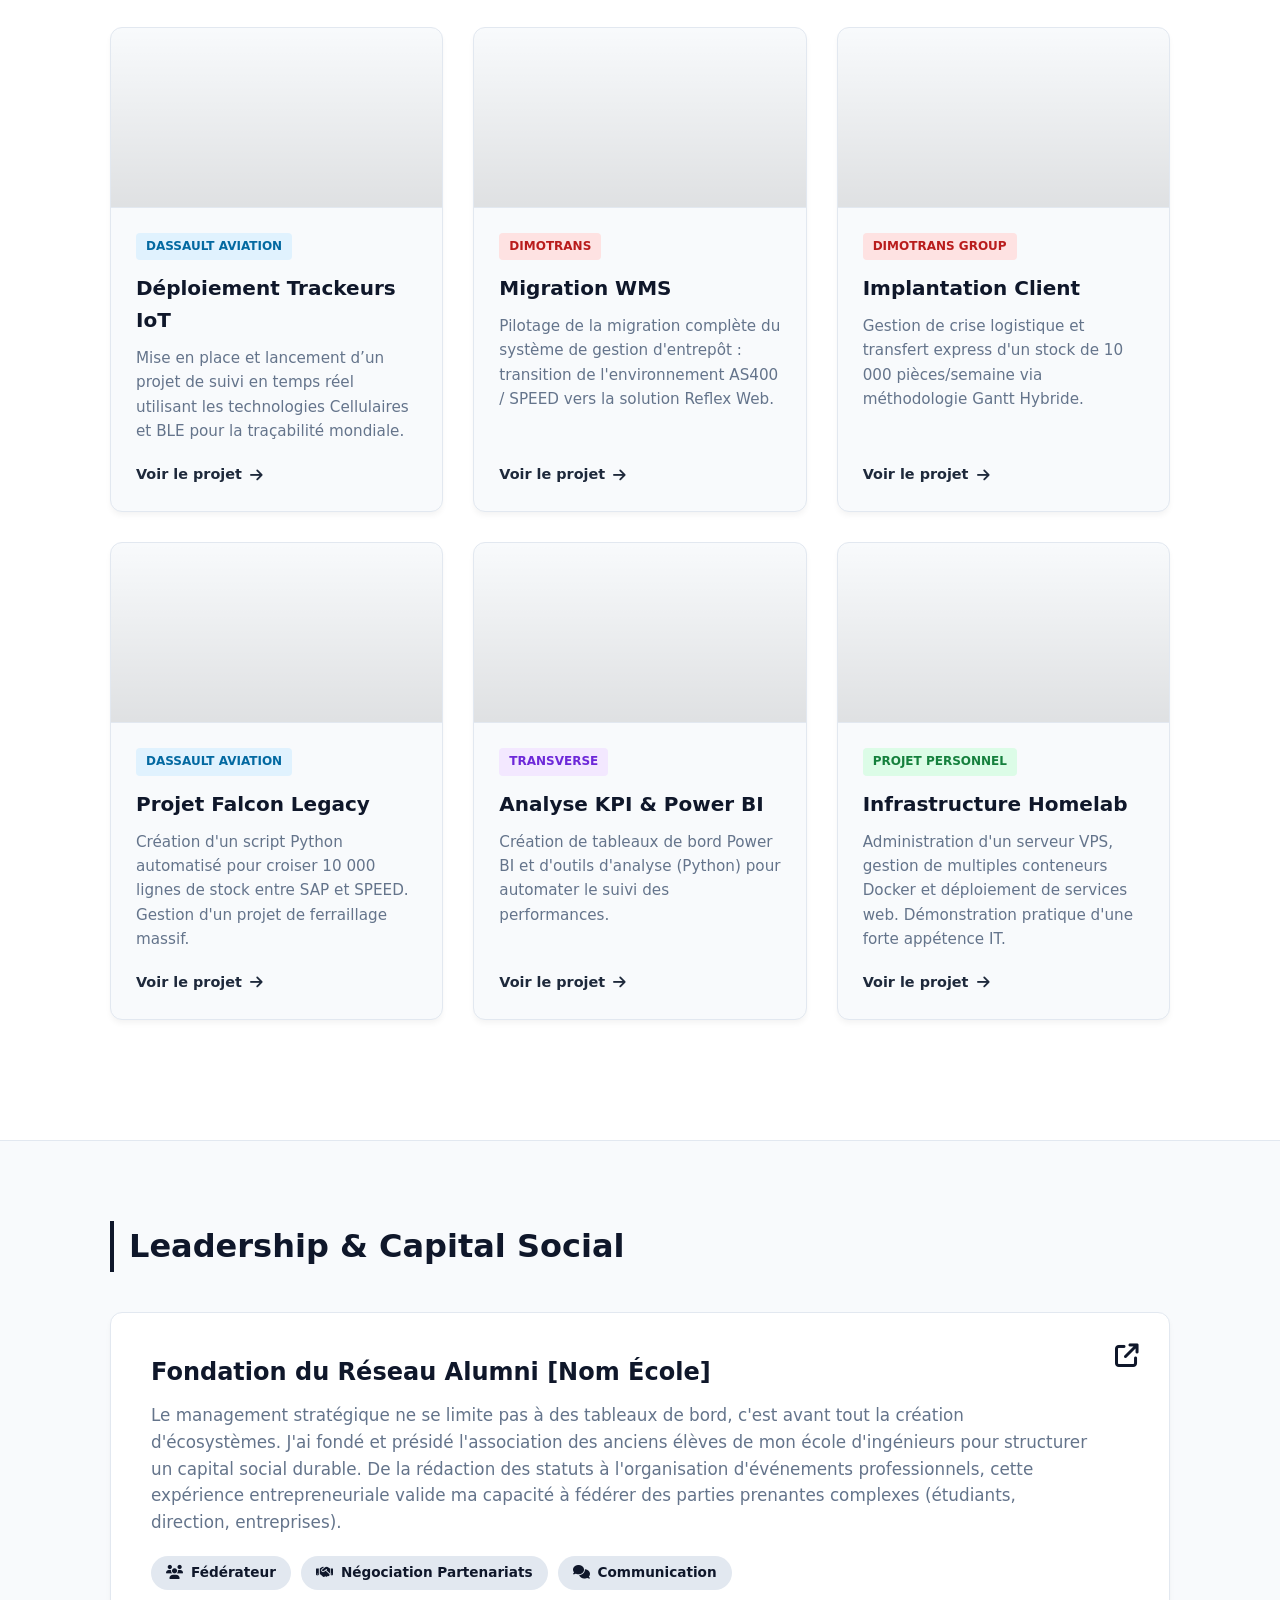
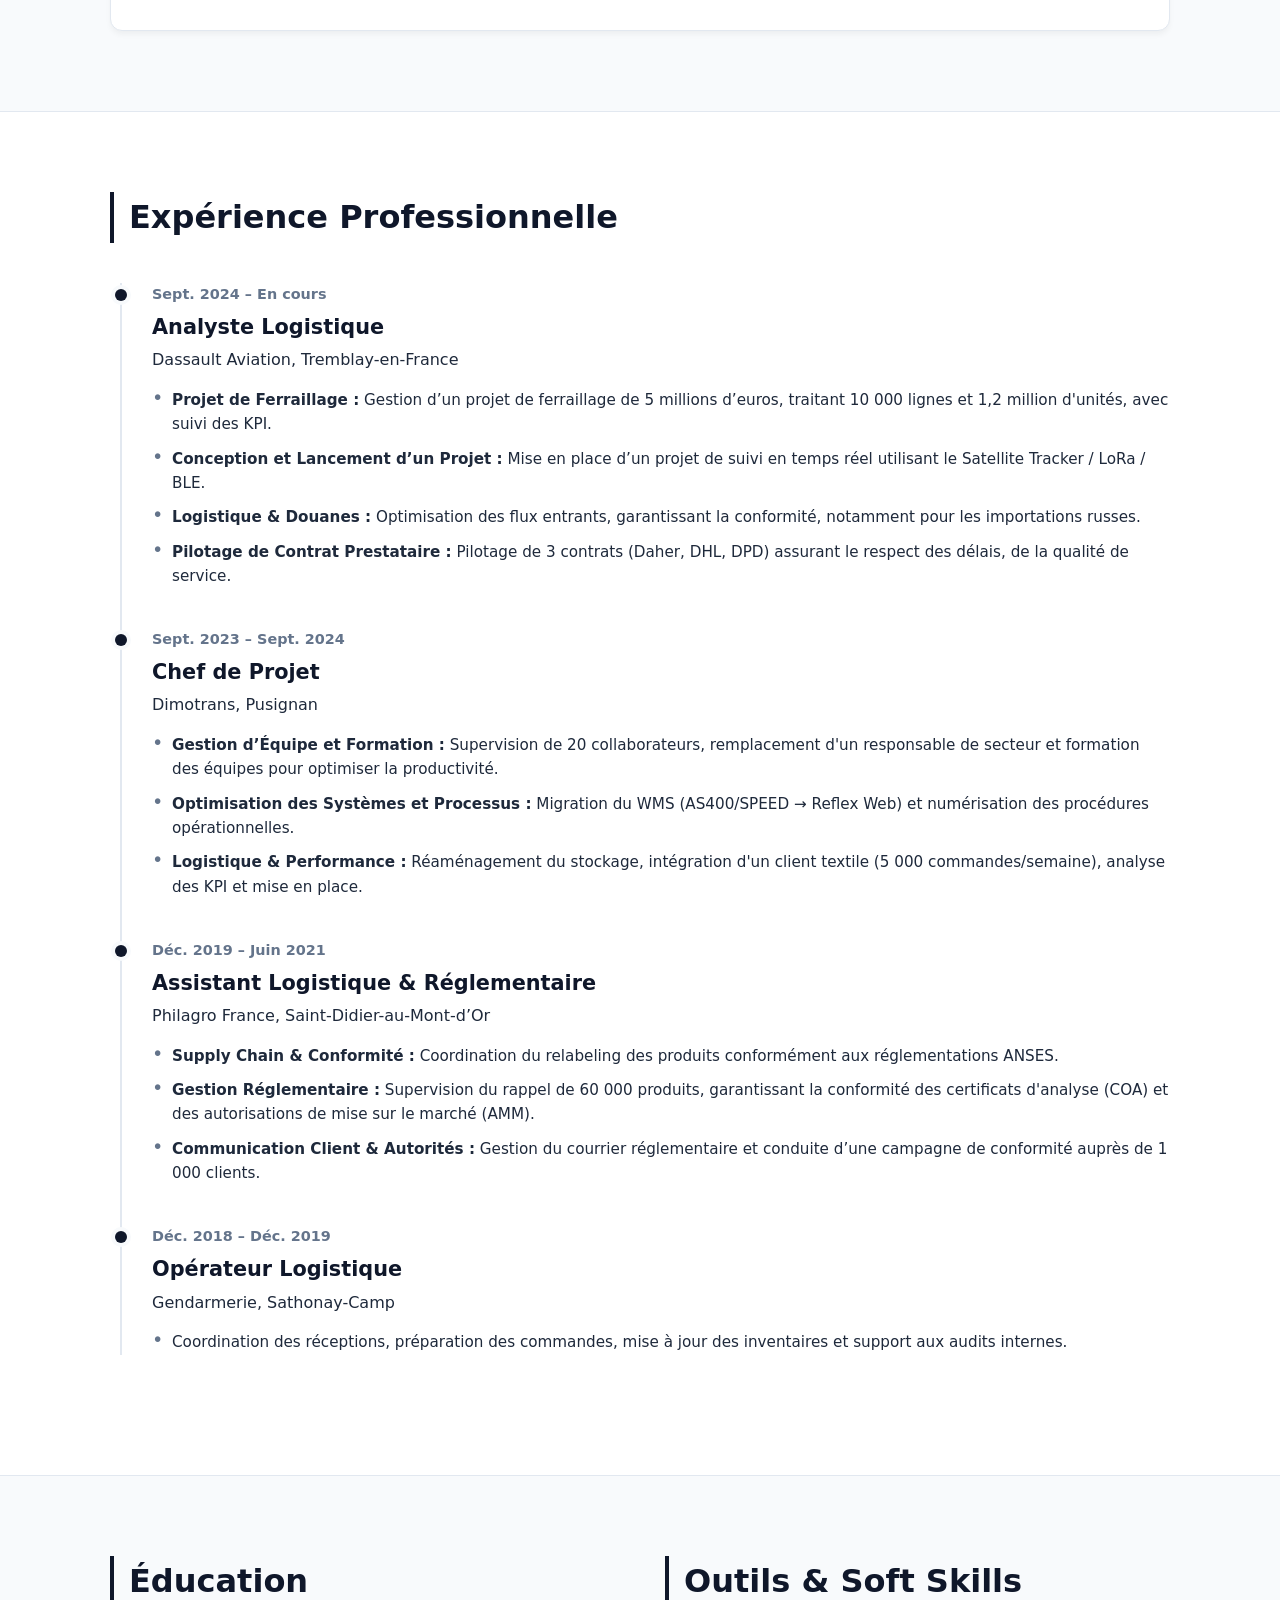
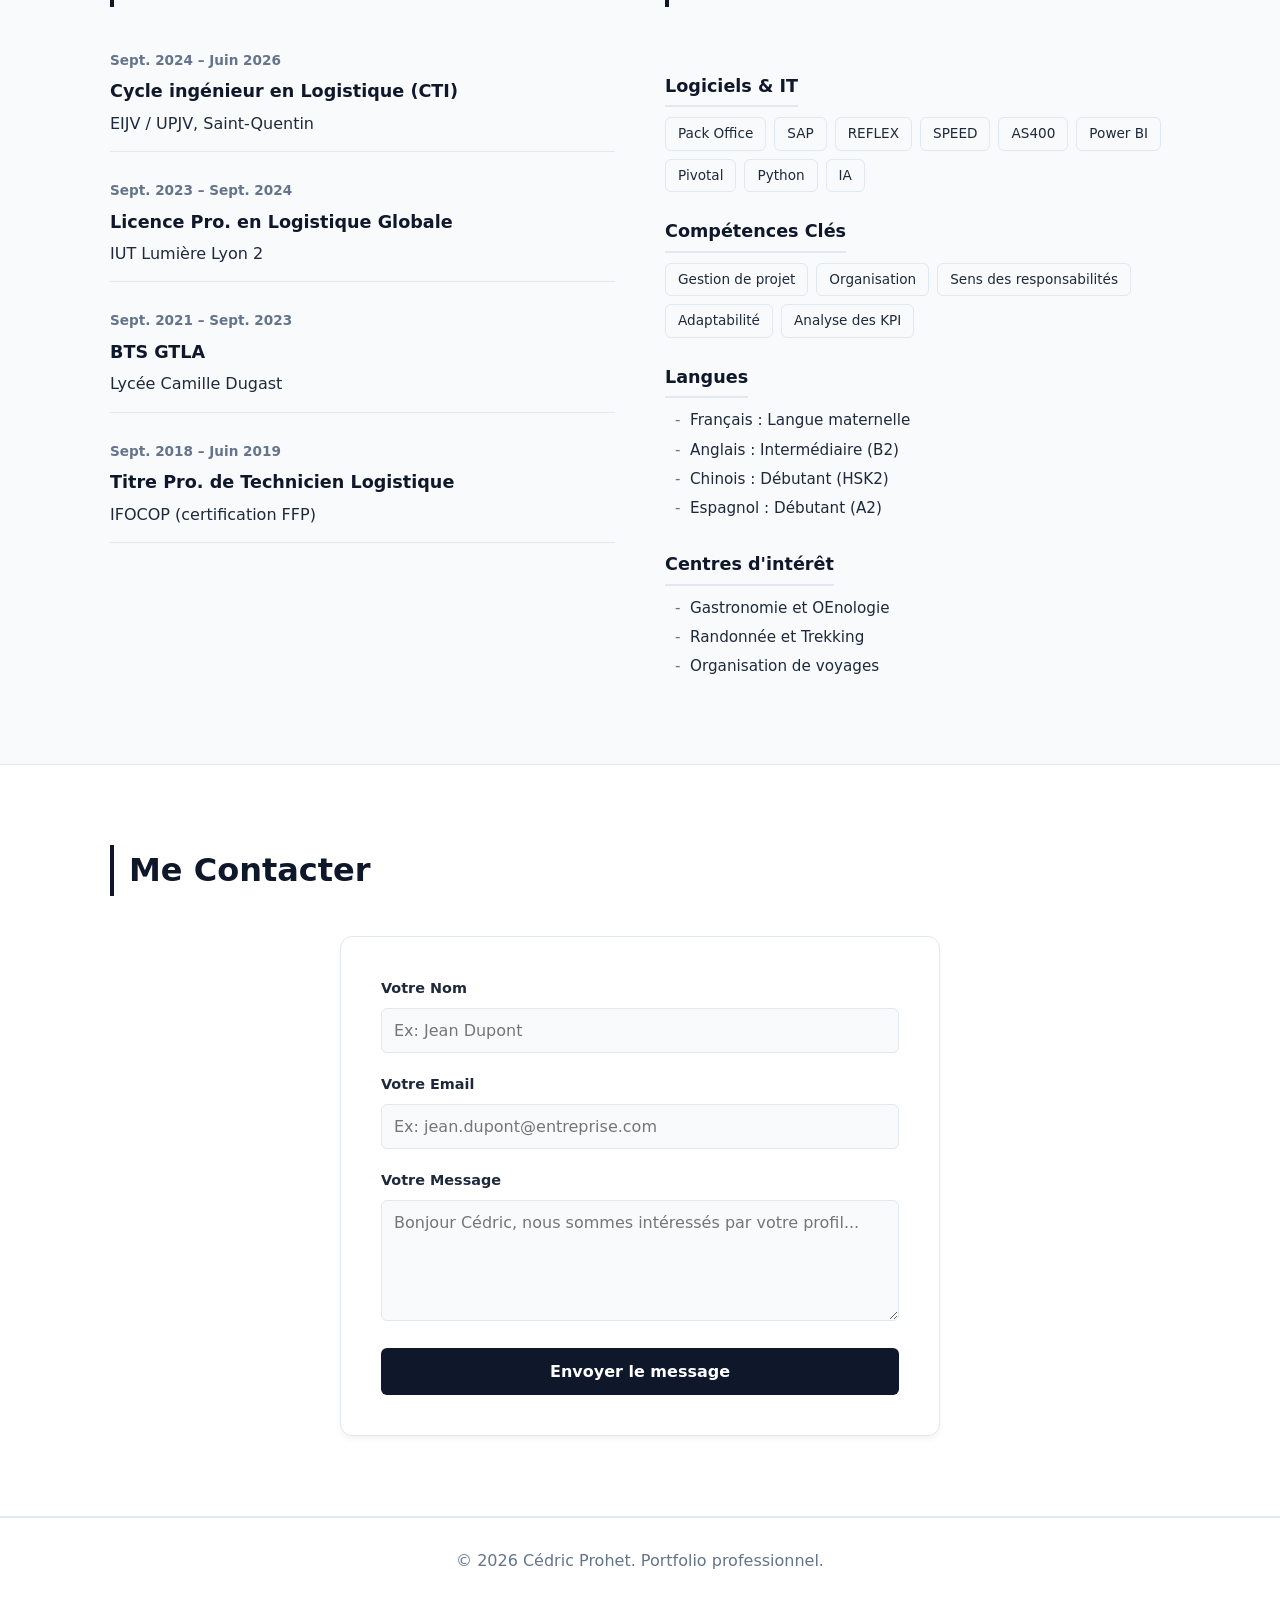
==== commit 6aa1f18d: "Update index.html" ====
--- a/index.html
+++ b/index.html
@@ -56,8 +56,27 @@
         .btn-cv { background-color: var(--accent) !important; color: var(--bg-white) !important; border-color: var(--accent) !important; }
         .btn-cv:hover { background-color: #1e293b !important; transform: translateY(-2px); box-shadow: var(--shadow-md) !important; }
 
-        .hero-photo-container { flex-shrink: 0; width: 280px; height: 280px; border-radius: 20px; background: var(--border); overflow: hidden; border: 4px solid var(--bg-white); box-shadow: var(--shadow-md); display: flex; align-items: center; justify-content: center; }
-        .profile-photo { width: 100%; height: 100%; object-fit: cover; }
+        /* --- STYLE DE L'ANIMATION (NEXUS) --- */
+        .hero-photo-container { flex-shrink: 0; width: 280px; height: 280px; border-radius: 20px; background: var(--accent); overflow: hidden; border: 4px solid var(--bg-white); box-shadow: var(--shadow-md); display: flex; align-items: center; justify-content: center; position: relative; }
+        
+        .nexus-wrapper { position: relative; width: 100%; height: 100%; display: flex; align-items: center; justify-content: center; }
+        .nexus-ring { position: absolute; border-radius: 50%; border: 1px solid rgba(255,255,255,0.08); }
+        .nexus-ring::before { content: ''; position: absolute; border-radius: 50%; background: #94a3b8; box-shadow: 0 0 10px rgba(148, 163, 184, 0.8); }
+        
+        .outer-ring { width: 220px; height: 220px; animation: spin-right 12s linear infinite; border-top: 1px solid rgba(255,255,255,0.2); }
+        .outer-ring::before { width: 6px; height: 6px; top: 20px; left: 20px; }
+        
+        .middle-ring { width: 150px; height: 150px; animation: spin-left 8s linear infinite; border: 1px dashed rgba(255,255,255,0.15); }
+        .middle-ring::before { width: 8px; height: 8px; top: 50%; left: -4px; transform: translateY(-50%); background: #3b82f6; box-shadow: 0 0 12px rgba(59, 130, 246, 0.8); }
+        
+        .inner-ring { width: 80px; height: 80px; animation: spin-right 5s linear infinite; border-bottom: 1px solid rgba(255,255,255,0.3); }
+        .inner-ring::before { width: 5px; height: 5px; bottom: 10px; right: 10px; }
+        
+        .nexus-core { position: absolute; width: 20px; height: 20px; background: #ffffff; border-radius: 50%; box-shadow: 0 0 25px 8px rgba(255,255,255,0.3); animation: core-pulse 2s ease-in-out infinite; }
+
+        @keyframes spin-right { 100% { transform: rotate(360deg); } }
+        @keyframes spin-left { 100% { transform: rotate(-360deg); } }
+        @keyframes core-pulse { 0%, 100% { transform: scale(1); opacity: 0.9; } 50% { transform: scale(1.2); opacity: 1; } }
 
         /* --- BOUTON FLOTTANT (SCROLL) --- */
         .floating-btn {
@@ -217,7 +236,7 @@
                 <div class="hero-text">
                     <h1 class="title" data-fr="Cédric Prohet" data-en="Cédric Prohet">Cédric Prohet</h1>
                     <h2 class="subtitle" data-fr="Ingénieur Logistique & Supply Chain" data-en="Logistics & Supply Chain Engineer">Ingénieur Logistique & Supply Chain</h2>
-                    <p class="description" data-fr="Ingénieur Supply Chain spécialisé dans la convergence Data / Opérations. Fort d'une expérience en pilotage de projets complexes et en management d'équipe, je recherche actuellement un stage de fin d'études (Cycle CTI)." data-en="Supply Chain Engineer specialized in Data / Operations convergence. With experience in managing complex projects and team leadership, I am currently seeking a final-year internship (CTI cycle).">Ingénieur Supply Chain spécialisé dans la convergence Data / Opérations. Fort d'une expérience en pilotage de projets complexes et en management d'équipe, je recherche actuellement un stage de fin d'études (Cycle CTI)</p>
+                    <p class="description" data-fr="Ingénieur Supply Chain spécialisé dans la convergence Data / Opérations. Fort d'une expérience en pilotage de projets complexes et en management d'équipe, je recherche actuellement un stage de fin d'études (Cycle CTI) afin d'accompagner une direction dans ses défis de transformation (S&OP, Digitalisation, Résilience)." data-en="Supply Chain Engineer specialized in Data / Operations convergence. With experience in managing complex projects and team leadership, I am currently seeking a final-year internship (CTI cycle) to support management in its transformation challenges (S&OP, Digitalization, Resilience).">Ingénieur Supply Chain spécialisé dans la convergence Data / Opérations. Fort d'une expérience en pilotage de projets complexes et en management d'équipe, je recherche actuellement un stage de fin d'études (Cycle CTI) afin d'accompagner une direction dans ses défis de transformation (S&OP, Digitalisation, Résilience).</p>
                     
                     <div class="contact-info">
                         <button id="cv-download-btn" class="btn-cv">
@@ -228,7 +247,12 @@
                     </div>
                 </div>
                 <div class="hero-photo-container">
-                    <img src="photo.jpg" alt="Cédric Prohet" class="profile-photo">
+                    <div class="nexus-wrapper">
+                        <div class="nexus-ring outer-ring"></div>
+                        <div class="nexus-ring middle-ring"></div>
+                        <div class="nexus-ring inner-ring"></div>
+                        <div class="nexus-core"></div>
+                    </div>
                 </div>
             </div>
         </section>
@@ -325,7 +349,7 @@
                         <div class="project-body">
                             <span class="project-company cat-transverse">Transverse</span>
                             <h3 data-fr="Analyse KPI & Power BI" data-en="KPI Analysis & Power BI">Analyse KPI & Power BI</h3>
-                            <p data-fr="Création de tableaux de bord Power BI et d'outils d'analyse (Python) pour automatiser le suivi des performances." data-en="Creation of Power BI dashboards and analysis tools (Python) to automate performance tracking.">Création de tableaux de bord Power BI et d'outils d'analyse (Python) pour automatiser le suivi des performances.</p>
+                            <p data-fr="Création de tableaux de bord Power BI et d'outils d'analyse (Python) pour automatisé le suivi des performances." data-en="Creation of Power BI dashboards and analysis tools (Python) to automate performance tracking.">Création de tableaux de bord Power BI et d'outils d'analyse (Python) pour automater le suivi des performances.</p>
                             <span class="btn-link" data-fr="Voir le projet <i class='fa-solid fa-arrow-right'></i>" data-en="View project <i class='fa-solid fa-arrow-right'></i>">Voir le projet <i class="fa-solid fa-arrow-right"></i></span>
                         </div>
                     </a>
@@ -353,7 +377,7 @@
                 
                 <a href="projet-alumni.html" class="leadership-wrapper reveal">
                     <i class="fa-solid fa-arrow-up-right-from-square lead-link-icon"></i>
-                    <h3 data-fr="Fondation du Réseau Alumni EIJV" data-en="Foundation of the [School Name] Alumni Network">Fondation du Réseau Alumni EIJV</h3>
+                    <h3 data-fr="Fondation du Réseau Alumni [Nom École]" data-en="Foundation of the [School Name] Alumni Network">Fondation du Réseau Alumni [Nom École]</h3>
                     <p data-fr="Le management stratégique ne se limite pas à des tableaux de bord, c'est avant tout la création d'écosystèmes. J'ai fondé et présidé l'association des anciens élèves de mon école d'ingénieurs pour structurer un capital social durable. De la rédaction des statuts à l'organisation d'événements professionnels, cette expérience entrepreneuriale valide ma capacité à fédérer des parties prenantes complexes (étudiants, direction, entreprises)." data-en="Strategic management is not limited to dashboards; it is above all the creation of ecosystems. I founded and chaired the alumni association of my engineering school to structure sustainable social capital. From drafting the statutes to organizing professional events, this entrepreneurial experience validates my ability to unite complex stakeholders (students, management, companies).">Le management stratégique ne se limite pas à des tableaux de bord, c'est avant tout la création d'écosystèmes. J'ai fondé et présidé l'association des anciens élèves de mon école d'ingénieurs pour structurer un capital social durable. De la rédaction des statuts à l'organisation d'événements professionnels, cette expérience entrepreneuriale valide ma capacité à fédérer des parties prenantes complexes (étudiants, direction, entreprises).</p>
                     <div class="leadership-tags">
                         <span class="lead-tag"><i class="fa-solid fa-users"></i> <span data-fr="Fédérateur" data-en="Community Builder">Fédérateur</span></span>
@@ -516,7 +540,7 @@
     <script>
         document.addEventListener('DOMContentLoaded', () => {
             
-            // 1. Traduction FR/EN & Persistance (Sécurisée)
+            // 1. Traduction FR/EN & Persistance - SÉCURISÉ CONTRE LES CRASHS LOCAUX
             const langBtn = document.getElementById('lang-toggle');
             let currentLang = 'fr';
             
@@ -524,18 +548,23 @@
 
             const applyLanguage = (lang) => {
                 langBtn.innerText = lang === 'fr' ? 'EN' : 'FR';
-                document.querySelectorAll('[data-fr][data-en]').forEach(el => {
+                const elements = document.querySelectorAll('[data-fr][data-en]');
+                elements.forEach(el => {
                     el.innerHTML = el.getAttribute(`data-${lang}`);
                 });
             };
 
-            if (currentLang === 'en') applyLanguage('en');
+            if (currentLang === 'en') {
+                applyLanguage('en');
+            }
 
             langBtn.addEventListener('click', () => {
                 currentLang = currentLang === 'fr' ? 'en' : 'fr';
                 try { localStorage.setItem('portfolio_lang', currentLang); } catch (e) {}
                 langBtn.innerText = currentLang === 'fr' ? 'EN' : 'FR';
-                document.querySelectorAll('[data-fr][data-en]').forEach(el => {
+
+                const elements = document.querySelectorAll('[data-fr][data-en]');
+                elements.forEach(el => {
                     el.style.opacity = 0;
                     setTimeout(() => {
                         el.innerHTML = el.getAttribute(`data-${currentLang}`);
@@ -596,7 +625,8 @@
 
             if (loadMoreBtn) {
                 loadMoreBtn.addEventListener('click', () => {
-                    document.querySelectorAll('.hidden-project').forEach(p => {
+                    const hiddenProjects = document.querySelectorAll('.hidden-project');
+                    hiddenProjects.forEach(p => {
                         p.classList.remove('hidden-project');
                         setTimeout(() => p.classList.remove('js-hidden'), 50); // Anime l'apparition
                     });
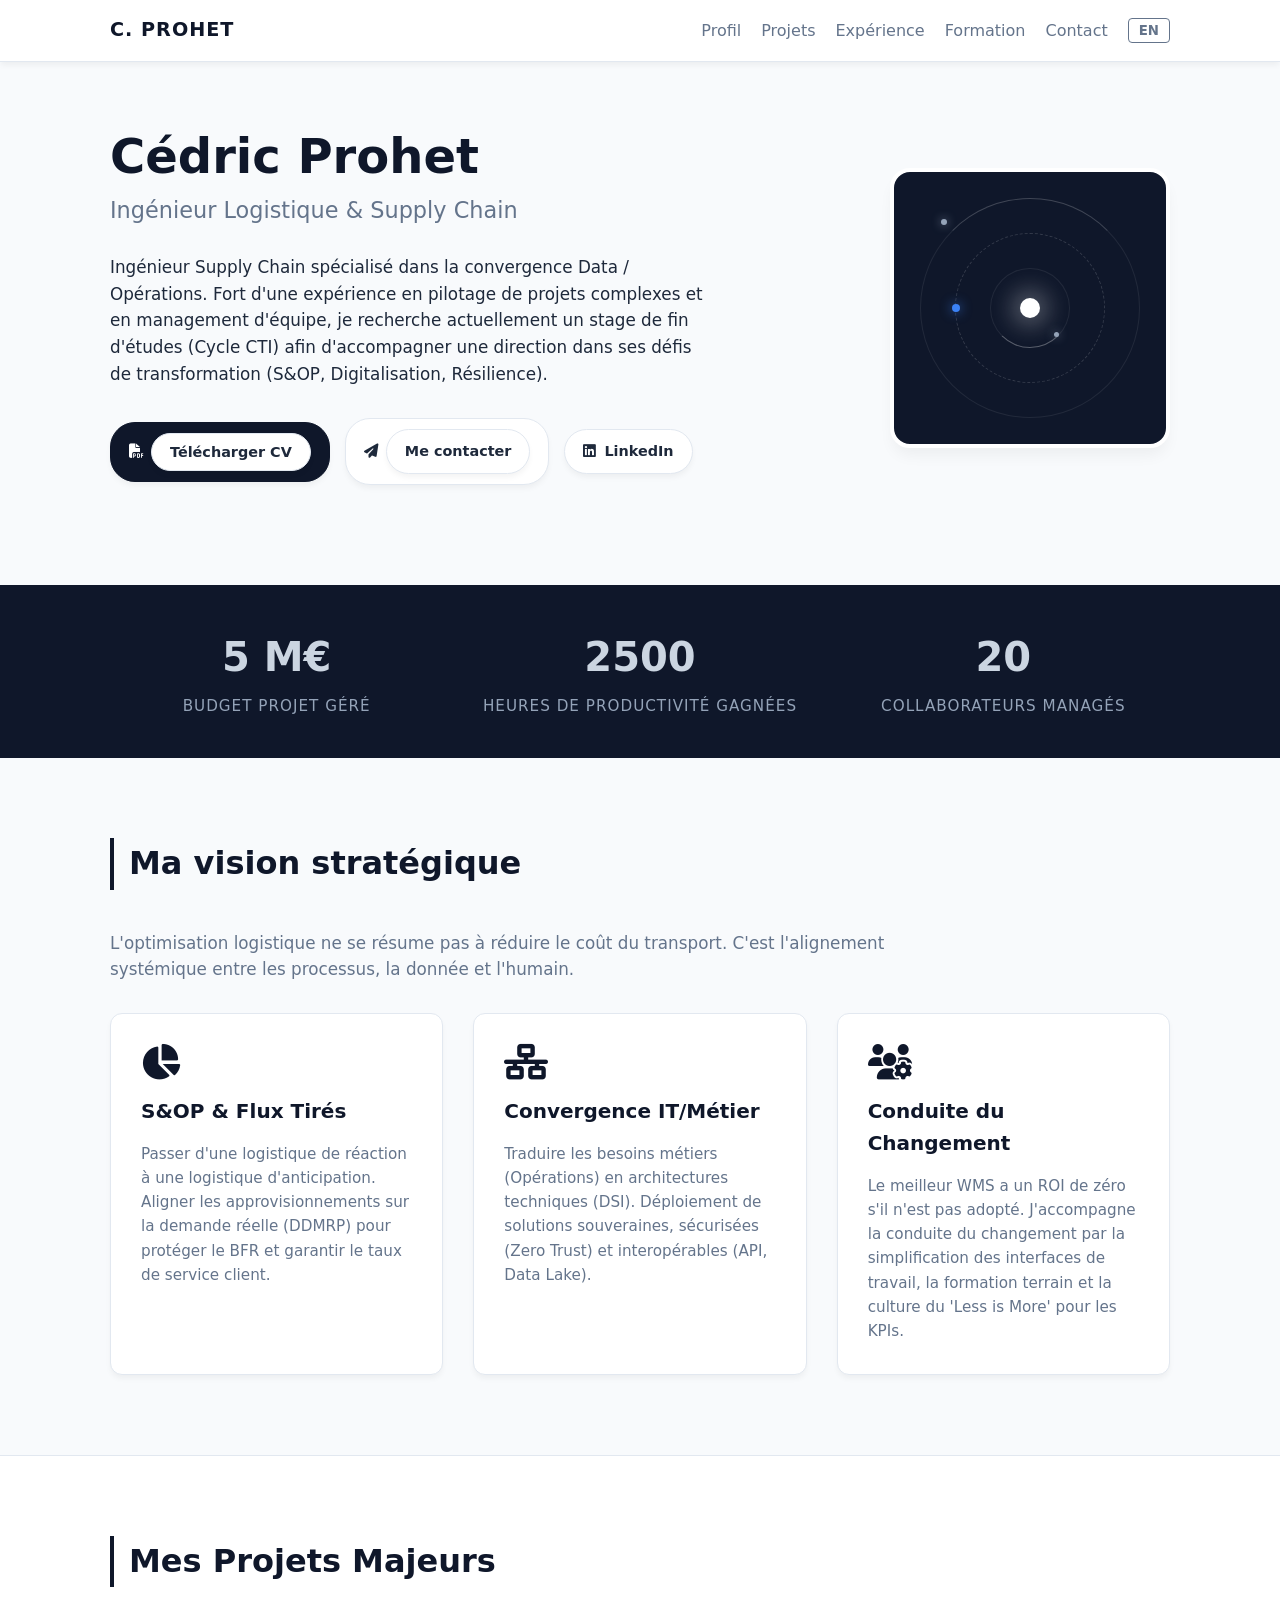
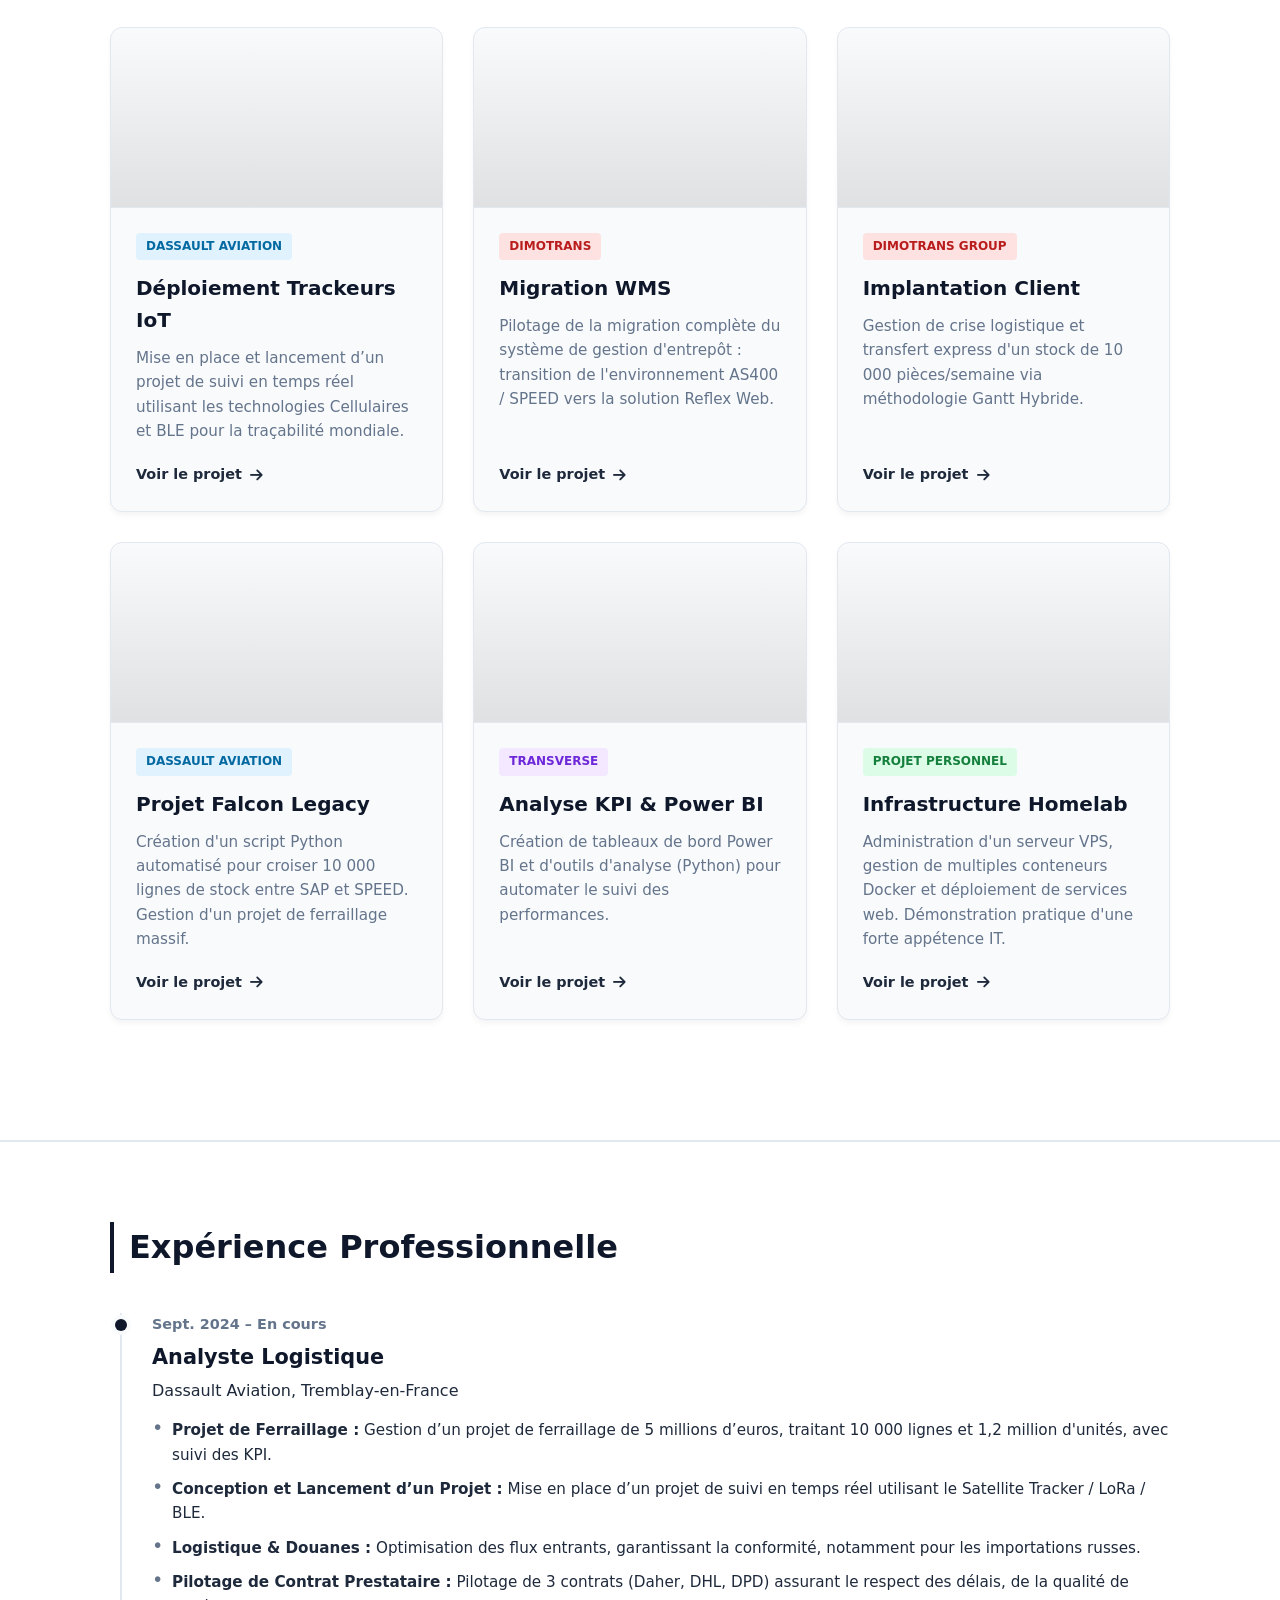
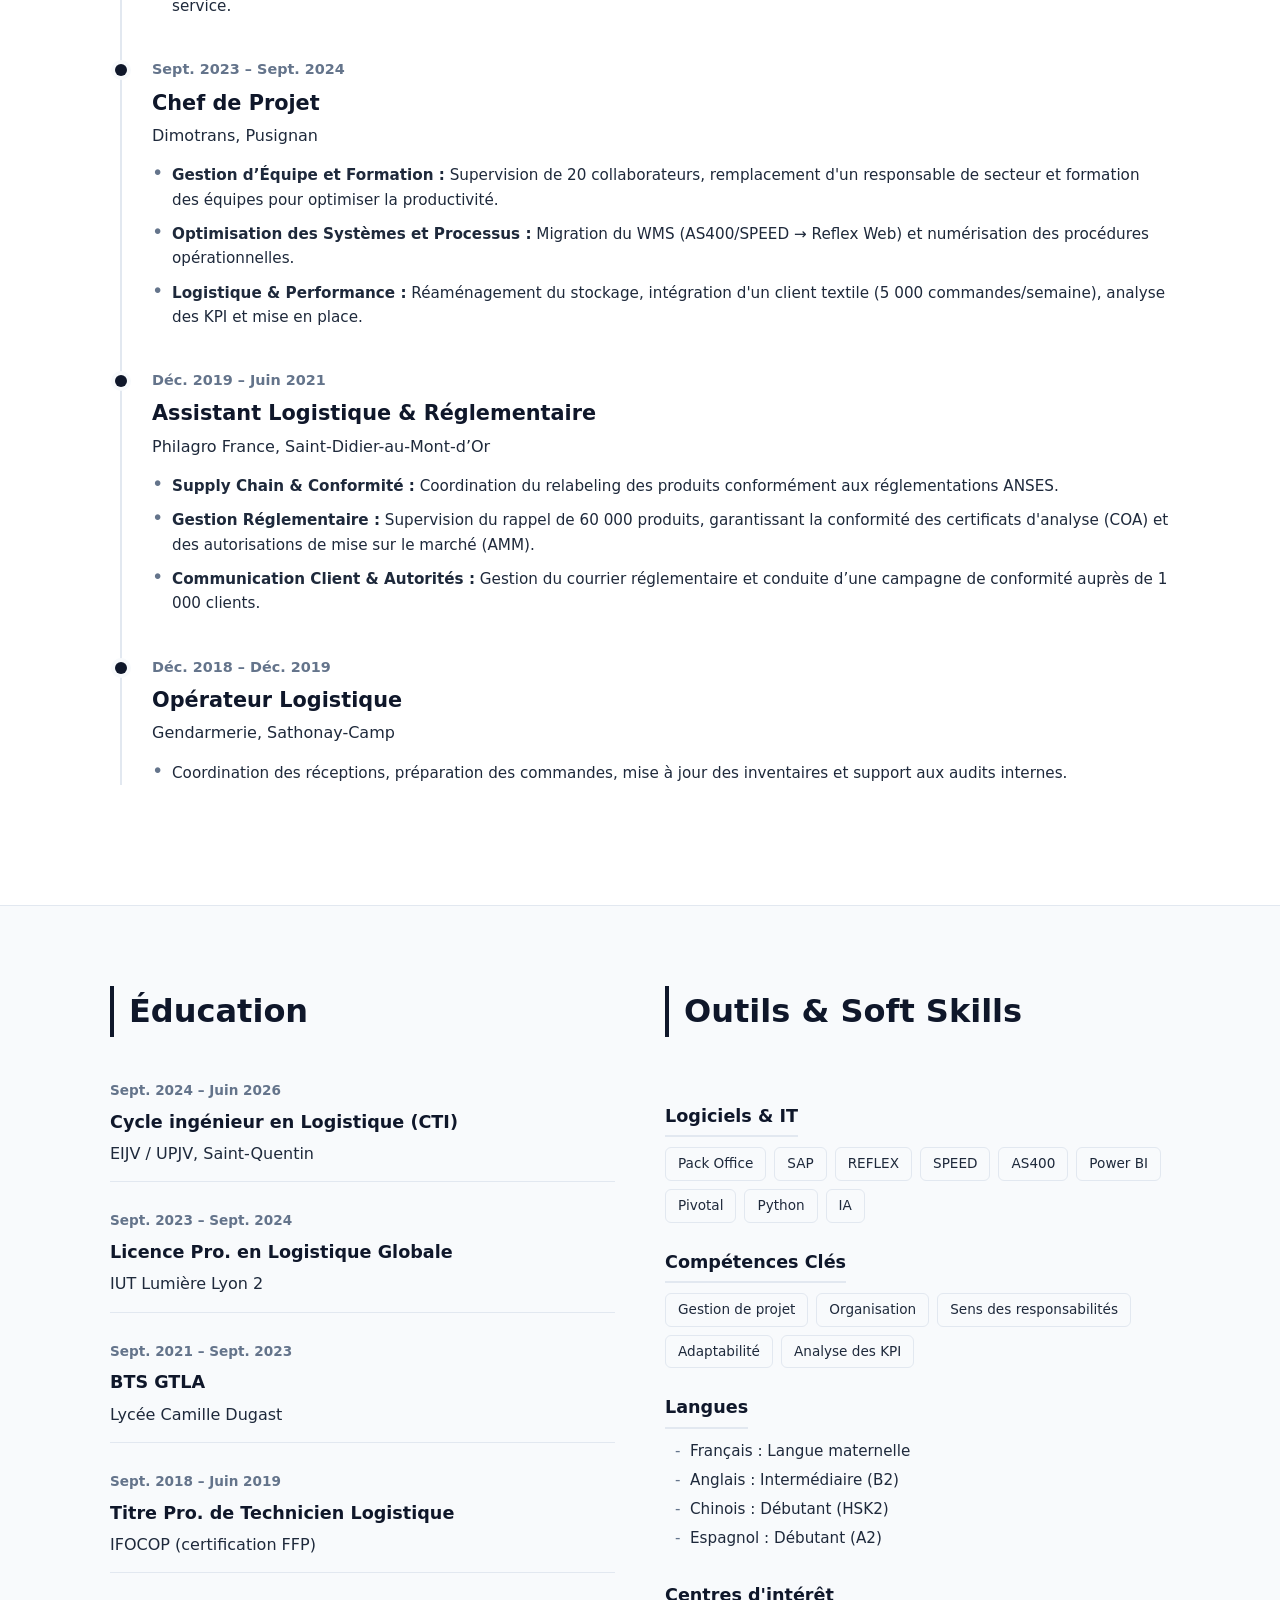
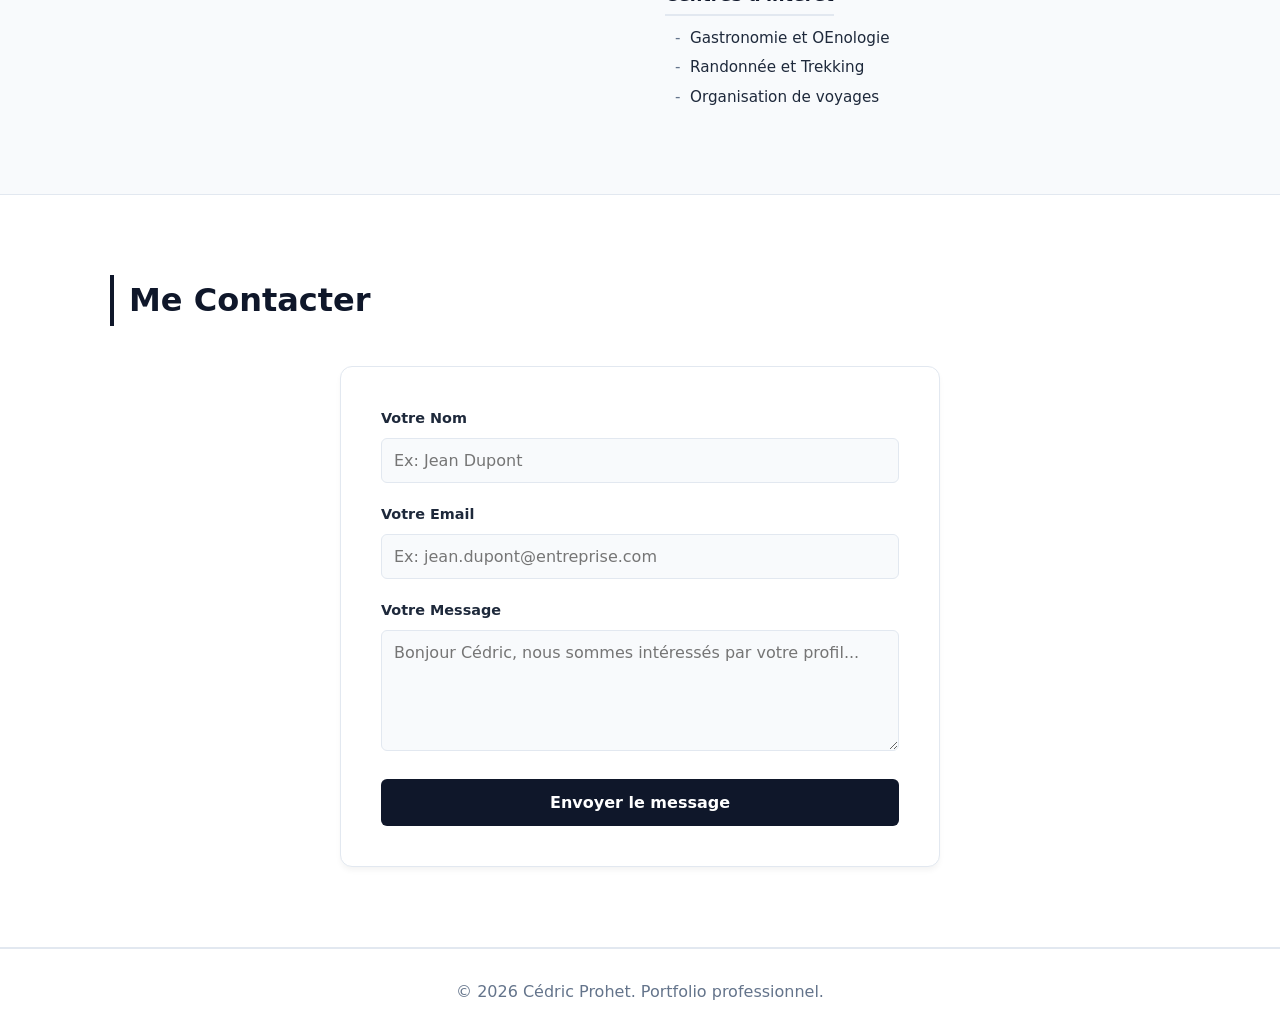
==== commit 1cff1201: "Remove unfounded alumni association section, fix minor bugs - Remove the "Leadership & Capital Socia" ====
--- a/index.html
+++ b/index.html
@@ -189,15 +189,6 @@
         .vision-card h3 { font-size: 1.25rem; color: var(--accent); margin-bottom: 15px; }
         .vision-card p { font-size: 0.95rem; color: var(--text-muted); line-height: 1.6; }
 
-        .leadership-wrapper { background: var(--bg-white); padding: 40px; border-radius: 12px; border: 1px solid var(--border); box-shadow: var(--shadow-sm); display: block; text-decoration: none; color: inherit; transition: var(--transition); position: relative; }
-        .leadership-wrapper:hover { transform: translateY(-5px); box-shadow: var(--shadow-md); border-color: var(--accent); }
-        .lead-link-icon { position: absolute; top: 30px; right: 30px; font-size: 1.5rem; color: var(--accent); transition: transform 0.3s; }
-        .leadership-wrapper:hover .lead-link-icon { transform: translate(5px, -5px); }
-        .leadership-wrapper h3 { font-size: 1.5rem; color: var(--accent); margin-bottom: 10px; }
-        .leadership-wrapper p { font-size: 1.05rem; color: var(--text-muted); line-height: 1.6; margin-bottom: 20px; padding-right: 40px; }
-        .leadership-tags { display: flex; flex-wrap: wrap; gap: 10px; }
-        .lead-tag { background: var(--accent-light); color: var(--accent); padding: 6px 15px; border-radius: 20px; font-size: 0.85rem; font-weight: 700; display: flex; align-items: center; gap: 8px; }
-
         /* --- FOOTER & MISC --- */
         .footer { text-align: center; padding: 30px; background: var(--bg-white); color: var(--text-muted); border-top: 1px solid var(--border); }
         .reveal { opacity: 1; transform: translateY(0); transition: all 0.6s ease-out; }
@@ -208,9 +199,7 @@
             .hero-grid { flex-direction: column-reverse; text-align: center; }
             .contact-info { justify-content: center; }
             .grid-2-cols { grid-template-columns: 1fr; }
-            .nav-links a { display: none; } 
-            .lead-link-icon { display: none; }
-            .leadership-wrapper p { padding-right: 0; }
+            .nav-links a { display: none; }
         }
     </style>
 </head>
@@ -243,7 +232,7 @@
                             <i class="fa-solid fa-file-pdf"></i> <span data-fr="Télécharger CV" data-en="Download Resume">Télécharger CV</span>
                         </button>
                         <a href="#contact" class="btn-outline"><i class="fa-solid fa-paper-plane"></i> <span data-fr="Me contacter" data-en="Contact me">Me contacter</span></a>
-                        <a href="https://www.linkedin.com/in/c%C3%A9dric-prohet-371b48183/" target="_blank" class="btn-outline"><i class="fa-brands fa-linkedin"></i> LinkedIn</a>
+                        <a href="https://www.linkedin.com/in/c%C3%A9dric-prohet-371b48183/" target="_blank" rel="noopener noreferrer" class="btn-outline"><i class="fa-brands fa-linkedin"></i> LinkedIn</a>
                     </div>
                 </div>
                 <div class="hero-photo-container">
@@ -368,23 +357,6 @@
                 <div class="btn-center">
                     <button id="load-more-projects" class="btn-outline" style="display: none;" data-fr="Voir plus de projets" data-en="Show more projects">Voir plus de projets</button>
                 </div>
-            </div>
-        </section>
-
-        <section id="leadership" class="section">
-            <div class="container">
-                <h2 class="section-title reveal" data-fr="Leadership & Capital Social" data-en="Leadership & Social Capital">Leadership & Capital Social</h2>
-                
-                <a href="projet-alumni.html" class="leadership-wrapper reveal">
-                    <i class="fa-solid fa-arrow-up-right-from-square lead-link-icon"></i>
-                    <h3 data-fr="Fondation du Réseau Alumni [Nom École]" data-en="Foundation of the [School Name] Alumni Network">Fondation du Réseau Alumni [Nom École]</h3>
-                    <p data-fr="Le management stratégique ne se limite pas à des tableaux de bord, c'est avant tout la création d'écosystèmes. J'ai fondé et présidé l'association des anciens élèves de mon école d'ingénieurs pour structurer un capital social durable. De la rédaction des statuts à l'organisation d'événements professionnels, cette expérience entrepreneuriale valide ma capacité à fédérer des parties prenantes complexes (étudiants, direction, entreprises)." data-en="Strategic management is not limited to dashboards; it is above all the creation of ecosystems. I founded and chaired the alumni association of my engineering school to structure sustainable social capital. From drafting the statutes to organizing professional events, this entrepreneurial experience validates my ability to unite complex stakeholders (students, management, companies).">Le management stratégique ne se limite pas à des tableaux de bord, c'est avant tout la création d'écosystèmes. J'ai fondé et présidé l'association des anciens élèves de mon école d'ingénieurs pour structurer un capital social durable. De la rédaction des statuts à l'organisation d'événements professionnels, cette expérience entrepreneuriale valide ma capacité à fédérer des parties prenantes complexes (étudiants, direction, entreprises).</p>
-                    <div class="leadership-tags">
-                        <span class="lead-tag"><i class="fa-solid fa-users"></i> <span data-fr="Fédérateur" data-en="Community Builder">Fédérateur</span></span>
-                        <span class="lead-tag"><i class="fa-solid fa-handshake"></i> <span data-fr="Négociation Partenariats" data-en="Partnership Negotiation">Négociation Partenariats</span></span>
-                        <span class="lead-tag"><i class="fa-solid fa-comments"></i> <span data-fr="Communication" data-en="Communication">Communication</span></span>
-                    </div>
-                </a>
             </div>
         </section>
 
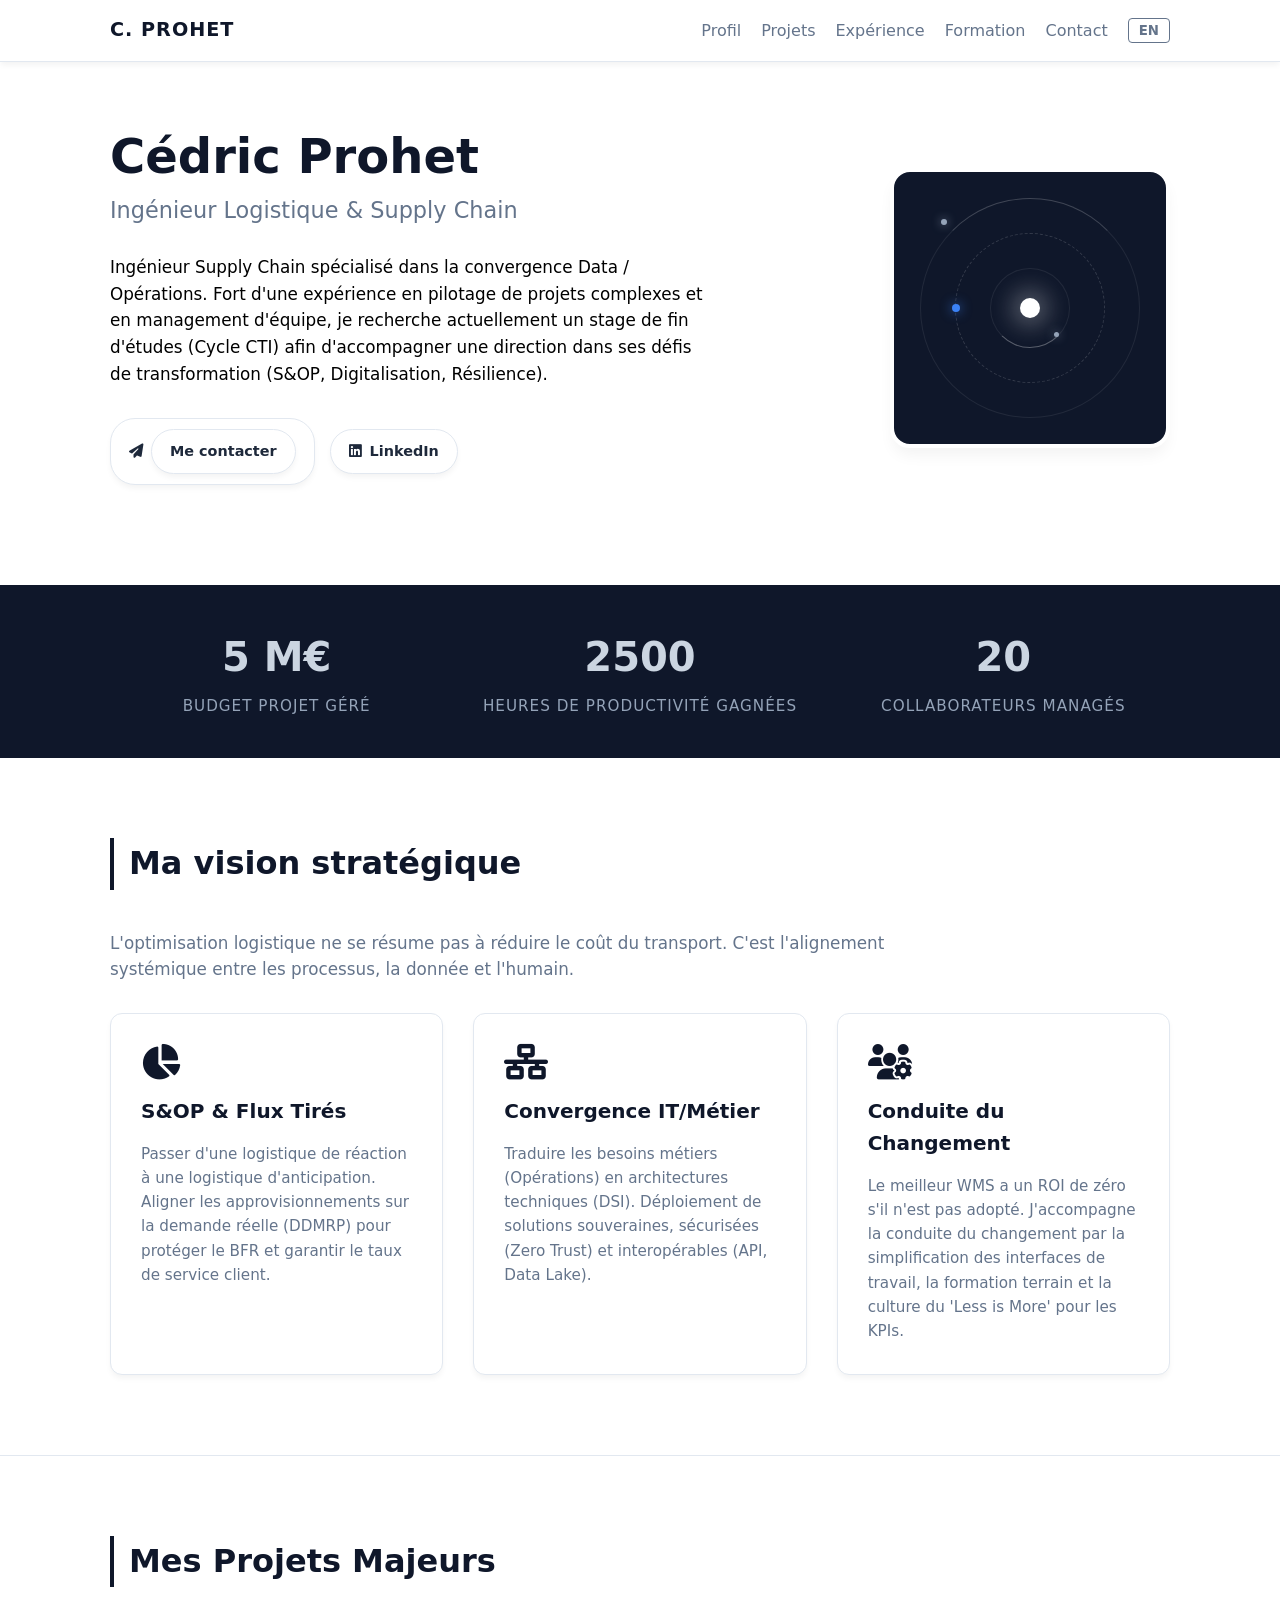
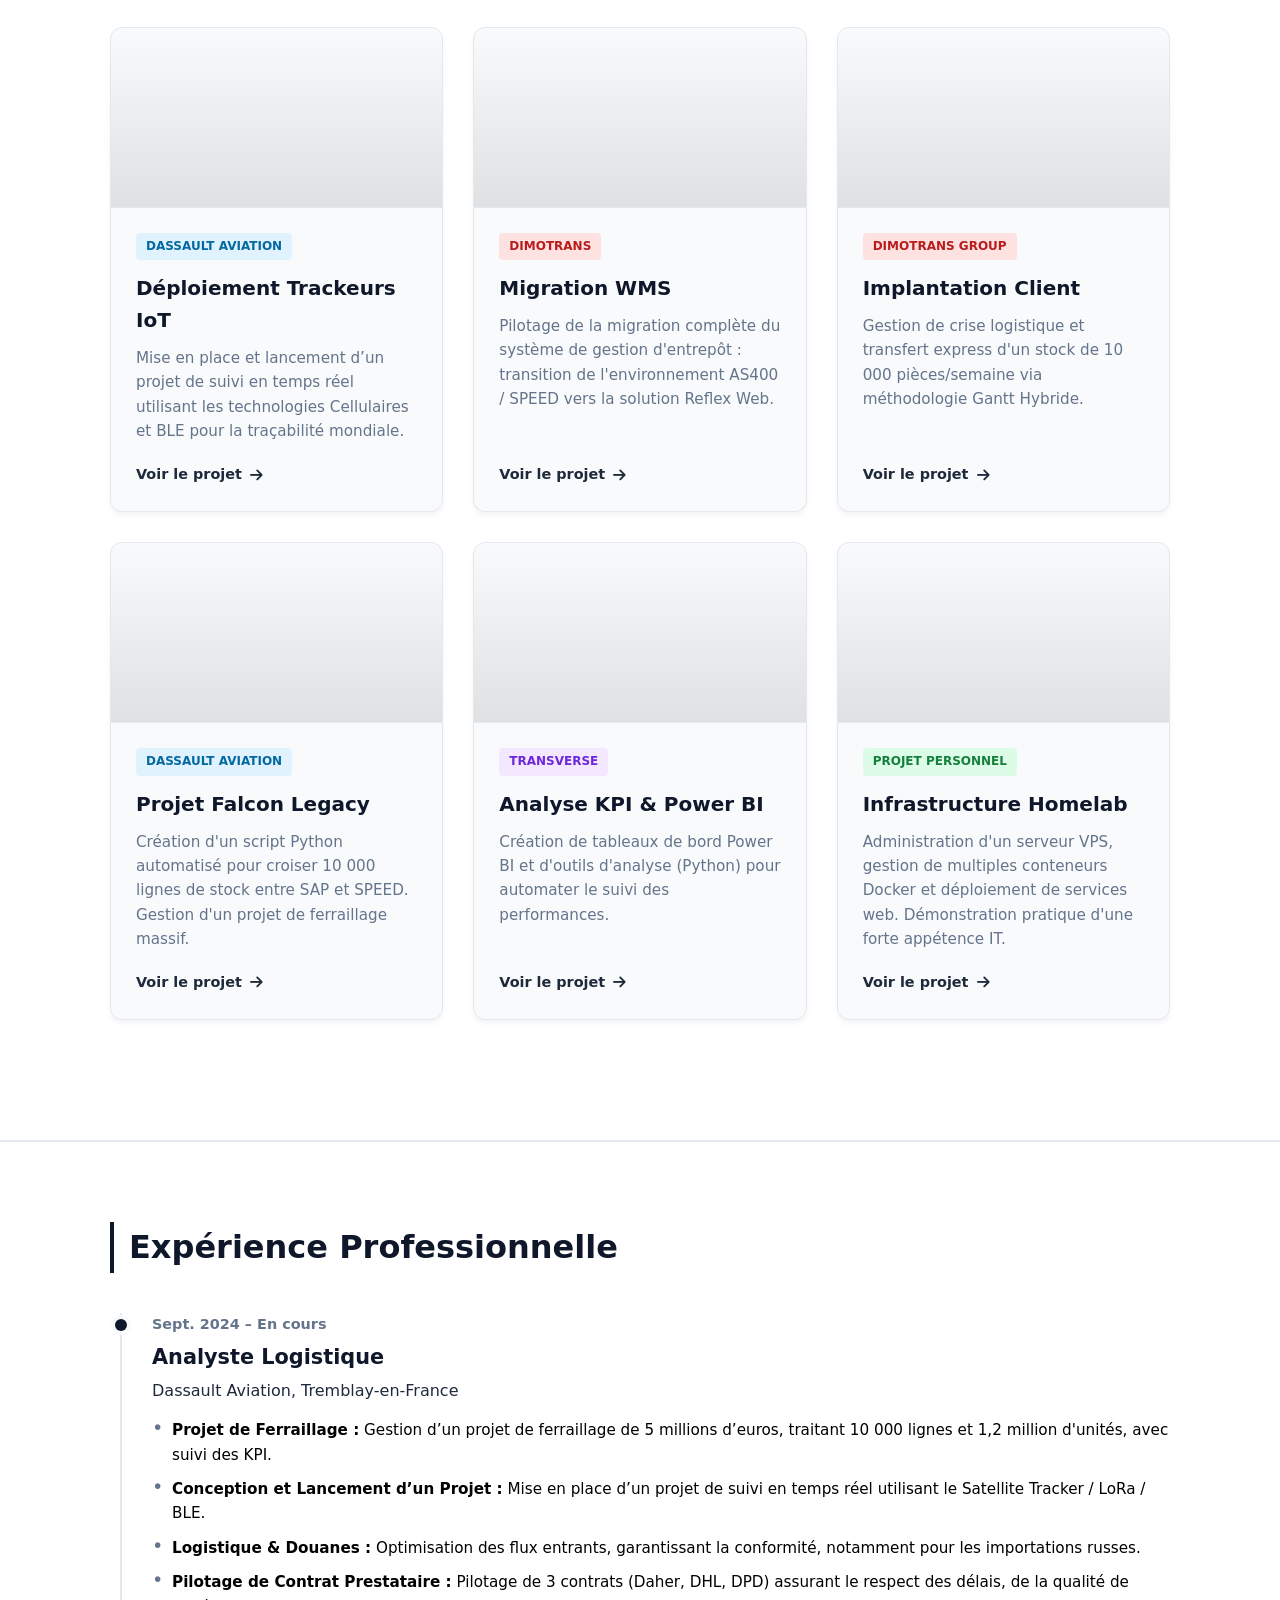
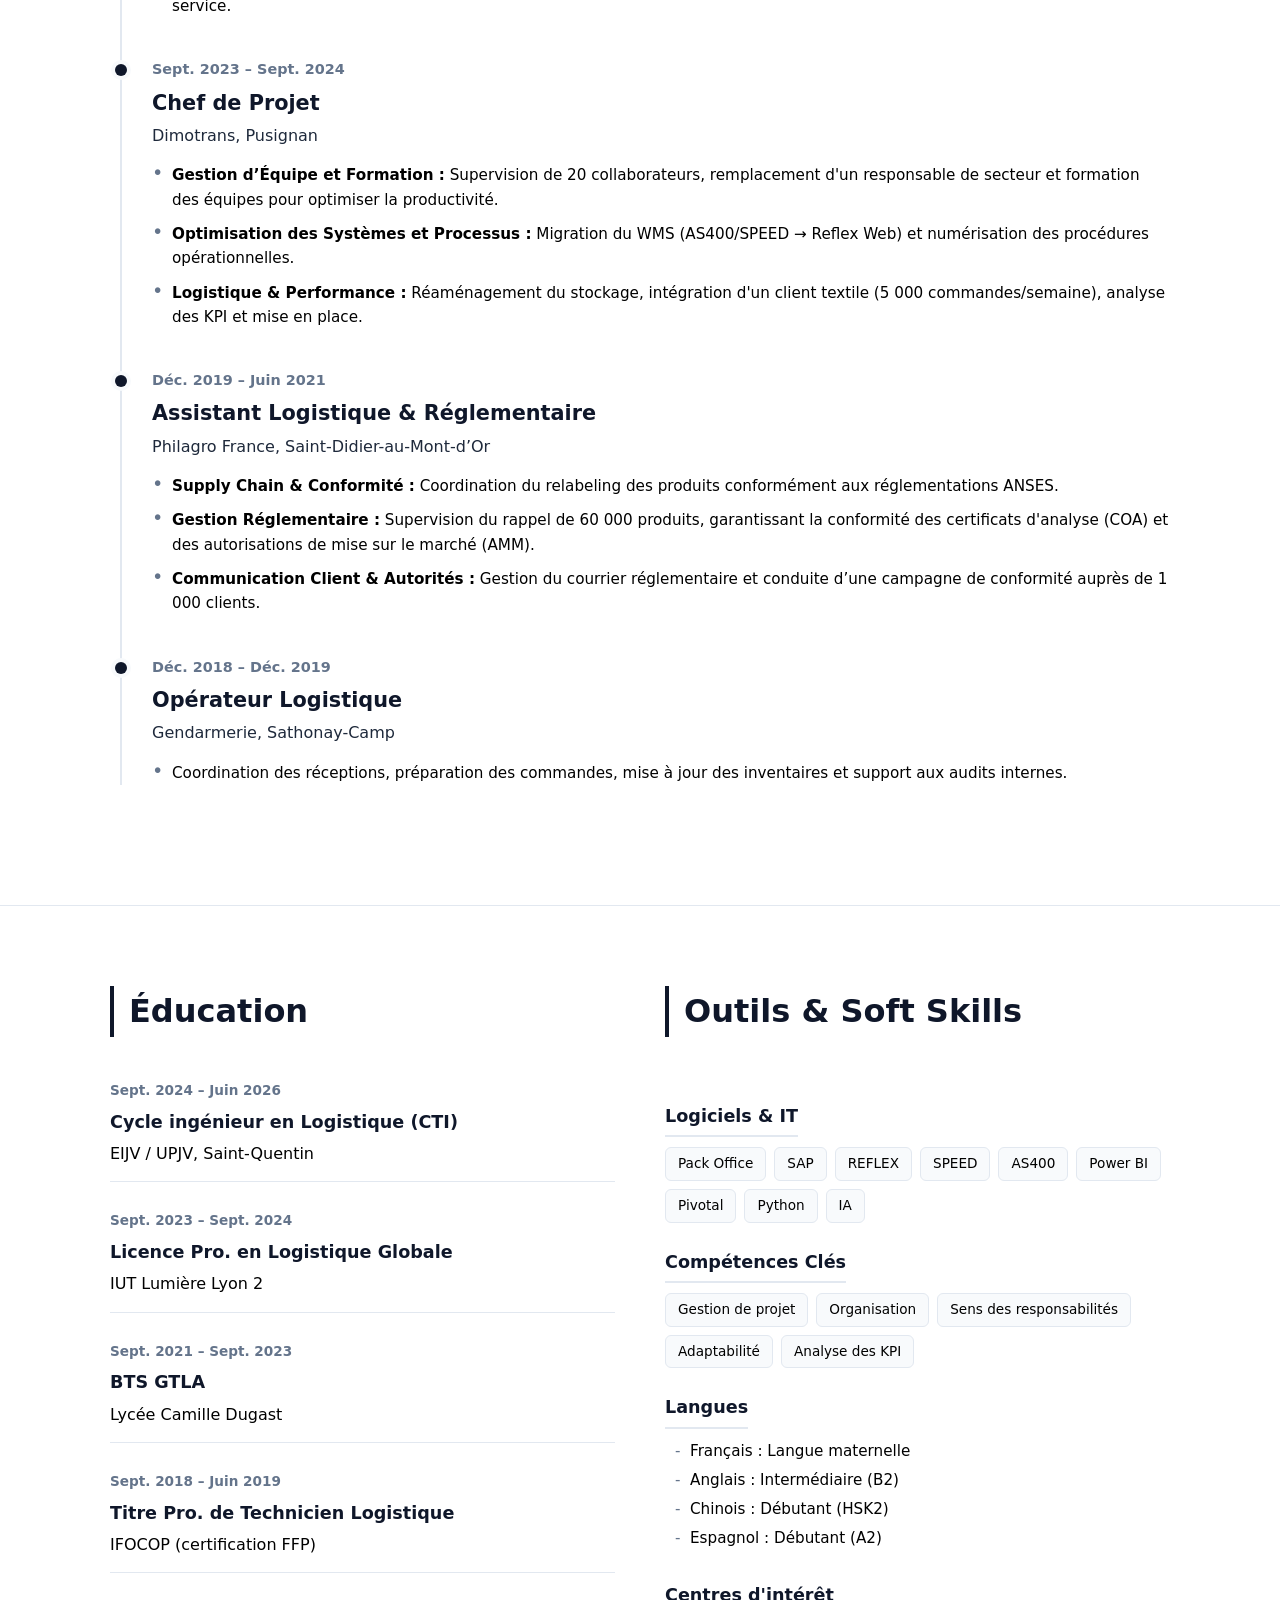
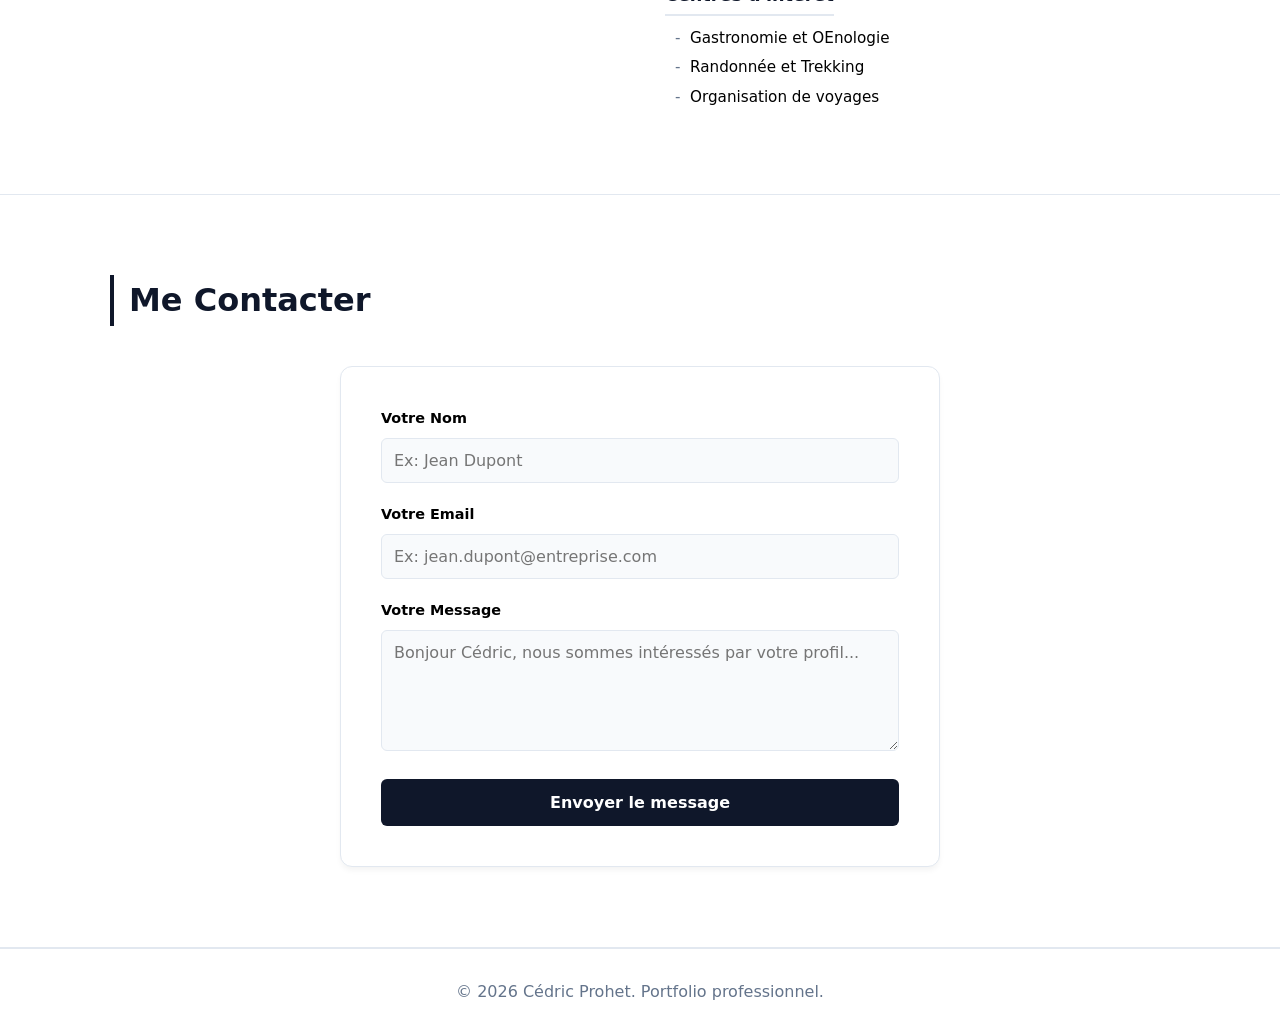
==== commit 0529844c: "Remove CV, add SEO tags/favicon, extract shared stylesheet - Remove the CV download button/script an" ====
--- a/index.html
+++ b/index.html
@@ -4,41 +4,29 @@
     <meta charset="UTF-8">
     <meta name="viewport" content="width=device-width, initial-scale=1.0">
     <title>Cédric Prohet - Ingénieur Logistique & Supply Chain</title>
+    <meta name="description" content="Cédric Prohet, ingénieur Logistique & Supply Chain spécialisé en pilotage de projets, data et digitalisation. Portfolio, expériences et projets.">
+    <meta property="og:title" content="Cédric Prohet - Ingénieur Logistique & Supply Chain">
+    <meta property="og:description" content="Ingénieur Supply Chain spécialisé dans la convergence Data / Opérations. Portfolio, expériences et projets.">
+    <meta property="og:type" content="website">
+    <meta property="og:locale" content="fr_FR">
+    <meta name="theme-color" content="#0f172a">
+    <link rel="icon" type="image/svg+xml" href="favicon.svg">
+    <link rel="stylesheet" href="style.css">
     <link rel="stylesheet" href="https://cdnjs.cloudflare.com/ajax/libs/font-awesome/6.4.0/css/all.min.css">
-    
+
     <style>
         /* === THEME GRIS PRO & ÉLÉGANT === */
-        :root {
-            --bg-main: #f8fafc; 
-            --bg-white: #ffffff;
-            --text-main: #1e293b; 
-            --text-muted: #64748b;
-            --accent: #0f172a; 
-            --accent-light: #e2e8f0;
-            --border: #e2e8f0;
-            --shadow-sm: 0 4px 6px -1px rgba(0,0,0,0.05);
-            --shadow-md: 0 10px 15px -3px rgba(0,0,0,0.05);
-            --transition: all 0.3s ease;
-        }
-
-        * { margin: 0; padding: 0; box-sizing: border-box; font-family: 'Segoe UI', system-ui, sans-serif; scroll-behavior: smooth; }
-        body { background-color: var(--bg-main); color: var(--text-main); line-height: 1.6; }
+        body { line-height: 1.6; }
         .container { max-width: 1100px; margin: 0 auto; padding: 0 20px; }
         .section { padding: 80px 0; }
-        .bg-white { background-color: var(--bg-white); border-top: 1px solid var(--border); border-bottom: 1px solid var(--border); }
 
         /* --- TYPOGRAPHIE --- */
         .section-title { font-size: 2rem; font-weight: 700; color: var(--accent); margin-bottom: 40px; border-left: 4px solid var(--accent); padding-left: 15px; }
 
         /* --- NAVBAR --- */
-        .navbar { position: fixed; top: 0; width: 100%; background: rgba(255,255,255,0.95); backdrop-filter: blur(5px); border-bottom: 1px solid var(--border); z-index: 1000; padding: 15px 0; box-shadow: var(--shadow-sm); }
-        .nav-container { display: flex; justify-content: space-between; align-items: center; max-width: 1100px; margin: 0 auto; padding: 0 20px; }
-        .logo { font-size: 1.2rem; font-weight: 700; letter-spacing: 1px; color: var(--accent); }
         .nav-links { display: flex; gap: 20px; align-items: center; }
         .nav-links a { color: var(--text-muted); text-decoration: none; font-weight: 500; transition: var(--transition); }
         .nav-links a:hover { color: var(--accent); }
-        .btn-lang { background: transparent; border: 1px solid var(--text-muted); color: var(--text-muted); padding: 4px 10px; border-radius: 4px; cursor: pointer; font-weight: bold; transition: var(--transition); }
-        .btn-lang:hover { border-color: var(--accent); color: var(--accent); }
 
         /* --- HERO & PHOTO --- */
         .hero { padding-top: 130px; padding-bottom: 60px; }
@@ -53,9 +41,6 @@
         .contact-info span, .contact-info a, .contact-info button { background: var(--bg-white); border: 1px solid var(--border); color: var(--text-main); padding: 10px 18px; border-radius: 25px; font-size: 0.9rem; font-weight: 600; text-decoration: none; box-shadow: var(--shadow-sm); display: flex; align-items: center; gap: 8px; transition: var(--transition); cursor: pointer; }
         .contact-info a:hover, .contact-info button.btn-outline:hover { border-color: var(--accent); color: var(--bg-white); background-color: var(--accent); }
         
-        .btn-cv { background-color: var(--accent) !important; color: var(--bg-white) !important; border-color: var(--accent) !important; }
-        .btn-cv:hover { background-color: #1e293b !important; transform: translateY(-2px); box-shadow: var(--shadow-md) !important; }
-
         /* --- STYLE DE L'ANIMATION (NEXUS) --- */
         .hero-photo-container { flex-shrink: 0; width: 280px; height: 280px; border-radius: 20px; background: var(--accent); overflow: hidden; border: 4px solid var(--bg-white); box-shadow: var(--shadow-md); display: flex; align-items: center; justify-content: center; position: relative; }
         
@@ -114,7 +99,7 @@
 
         /* --- BANNIERE KPI --- */
         .kpi-banner { background: var(--accent); color: var(--bg-white); padding: 40px 0; margin-top: 40px; }
-        .kpi-grid { display: flex; justify-content: space-around; text-align: center; flex-wrap: wrap; gap: 30px; }
+        .kpi-stats-grid { display: flex; justify-content: space-around; text-align: center; flex-wrap: wrap; gap: 30px; }
         .kpi-item { flex: 1; min-width: 200px; }
         .kpi-value { font-size: 2.5rem; font-weight: 800; margin-bottom: 5px; color: #cbd5e1; }
         .kpi-item p { font-size: 0.95rem; font-weight: 500; color: #94a3b8; text-transform: uppercase; letter-spacing: 1px; }
@@ -190,9 +175,7 @@
         .vision-card p { font-size: 0.95rem; color: var(--text-muted); line-height: 1.6; }
 
         /* --- FOOTER & MISC --- */
-        .footer { text-align: center; padding: 30px; background: var(--bg-white); color: var(--text-muted); border-top: 1px solid var(--border); }
-        .reveal { opacity: 1; transform: translateY(0); transition: all 0.6s ease-out; }
-        .js-hidden { opacity: 0; transform: translateY(20px); }
+        .footer { background: var(--bg-white); }
 
         /* --- RESPONSIVE --- */
         @media (max-width: 850px) {
@@ -228,9 +211,6 @@
                     <p class="description" data-fr="Ingénieur Supply Chain spécialisé dans la convergence Data / Opérations. Fort d'une expérience en pilotage de projets complexes et en management d'équipe, je recherche actuellement un stage de fin d'études (Cycle CTI) afin d'accompagner une direction dans ses défis de transformation (S&OP, Digitalisation, Résilience)." data-en="Supply Chain Engineer specialized in Data / Operations convergence. With experience in managing complex projects and team leadership, I am currently seeking a final-year internship (CTI cycle) to support management in its transformation challenges (S&OP, Digitalization, Resilience).">Ingénieur Supply Chain spécialisé dans la convergence Data / Opérations. Fort d'une expérience en pilotage de projets complexes et en management d'équipe, je recherche actuellement un stage de fin d'études (Cycle CTI) afin d'accompagner une direction dans ses défis de transformation (S&OP, Digitalisation, Résilience).</p>
                     
                     <div class="contact-info">
-                        <button id="cv-download-btn" class="btn-cv">
-                            <i class="fa-solid fa-file-pdf"></i> <span data-fr="Télécharger CV" data-en="Download Resume">Télécharger CV</span>
-                        </button>
                         <a href="#contact" class="btn-outline"><i class="fa-solid fa-paper-plane"></i> <span data-fr="Me contacter" data-en="Contact me">Me contacter</span></a>
                         <a href="https://www.linkedin.com/in/c%C3%A9dric-prohet-371b48183/" target="_blank" rel="noopener noreferrer" class="btn-outline"><i class="fa-brands fa-linkedin"></i> LinkedIn</a>
                     </div>
@@ -247,7 +227,7 @@
         </section>
 
         <section class="kpi-banner">
-            <div class="container kpi-grid">
+            <div class="container kpi-stats-grid">
                 <div class="kpi-item reveal">
                     <div class="kpi-value"><span class="counter" data-target="5">0</span> M€</div>
                     <p data-fr="Budget Projet Géré" data-en="Project Budget Managed">Budget Projet Géré</p>
@@ -544,23 +524,6 @@
                     }, 200);
                 });
             });
-
-            // --- GESTION ANTI-SCRAPING DU BOUTON CV (Base64) ---
-            const cvBtn = document.getElementById('cv-download-btn');
-            if (cvBtn) {
-                cvBtn.addEventListener('click', (e) => {
-                    e.preventDefault();
-                    // Liens relatifs GitHub Pages (fichiers à la racine)
-                    const linkFR_b64 = "Y3ZfZnIucGRm"; // cv_fr.pdf
-                    const linkEN_b64 = "Y3ZfZW4ucGRm"; // cv_en.pdf
-                    
-                    let activeLang = 'fr';
-                    try { activeLang = localStorage.getItem('portfolio_lang') || 'fr'; } catch(e) {}
-                    
-                    const finalLink_b64 = activeLang === 'fr' ? linkFR_b64 : linkEN_b64;
-                    window.open(atob(finalLink_b64), '_blank');
-                });
-            }
 
             // --- BOUTON FLOTTANT (SCROLL VERS EXPÉRIENCE) ---
             const floatingBtn = document.getElementById('floating-btn');
--- a/style.css
+++ b/style.css
@@ -0,0 +1,72 @@
+/* ==========================================================================
+   Feuille de style partagée - Portfolio Cédric Prohet
+   Utilisée par : index.html + pages "projet-*" / "migration-*" / "powerbi-kpi"
+   Ne pas inclure sur les pages maquette/simulation (design volontairement
+   différent, elles imitent d'autres outils : Power BI, Streamlit...).
+   ========================================================================== */
+
+:root {
+    --bg-main: #f8fafc;
+    --bg-white: #ffffff;
+    --text-main: #1e293b;
+    --text-muted: #64748b;
+    --accent: #0f172a;
+    --accent-light: #e2e8f0;
+    --border: #e2e8f0;
+    --success: #10b981;
+    --warning: #f59e0b;
+    --danger: #ef4444;
+    --shadow-sm: 0 4px 6px -1px rgba(0,0,0,0.05);
+    --shadow-md: 0 10px 15px -3px rgba(0,0,0,0.05);
+    --transition: all 0.3s ease;
+}
+
+* { margin: 0; padding: 0; box-sizing: border-box; font-family: 'Segoe UI', system-ui, sans-serif; scroll-behavior: smooth; }
+.section { padding: 60px 0; }
+.bg-white { background-color: var(--bg-white); border-top: 1px solid var(--border); border-bottom: 1px solid var(--border); }
+
+/* --- NAVBAR --- */
+.navbar { position: fixed; top: 0; width: 100%; background: rgba(255,255,255,0.95); backdrop-filter: blur(5px); border-bottom: 1px solid var(--border); z-index: 1000; padding: 15px 0; box-shadow: var(--shadow-sm); }
+.nav-container { display: flex; justify-content: space-between; align-items: center; max-width: 1100px; margin: 0 auto; padding: 0 20px; }
+.logo { font-size: 1.2rem; font-weight: 700; letter-spacing: 1px; color: var(--accent); }
+.btn-lang { background: transparent; border: 1px solid var(--text-muted); color: var(--text-muted); padding: 4px 10px; border-radius: 4px; cursor: pointer; font-weight: bold; transition: var(--transition); }
+.btn-lang:hover { border-color: var(--accent); color: var(--accent); }
+.nav-group { display: flex; align-items: center; gap: 20px; }
+.back-btn { color: var(--text-muted); text-decoration: none; font-weight: 600; display: flex; align-items: center; gap: 8px; transition: var(--transition); }
+.back-btn:hover { color: var(--accent); }
+
+/* --- BANNIERE DISCLAIMER (pages projet) --- */
+.disclaimer-banner { margin-top: 65px; background: #fffbeb; color: #b45309; padding: 12px 20px; text-align: center; font-size: 0.85rem; font-weight: 600; border-bottom: 1px solid #fde68a; display: flex; justify-content: center; align-items: center; gap: 10px; }
+.disclaimer-banner i { font-size: 1rem; }
+
+/* --- HERO PROJET (pages détail) --- */
+.project-title { font-size: 3.2rem; font-weight: 800; color: var(--accent); line-height: 1.1; margin-bottom: 20px; }
+.project-meta { display: flex; justify-content: center; gap: 30px; flex-wrap: wrap; margin-top: 40px; padding-top: 40px; border-top: 1px solid var(--border); }
+.meta-item { text-align: left; }
+.meta-label { display: block; font-size: 0.8rem; color: var(--text-muted); text-transform: uppercase; font-weight: 600; margin-bottom: 5px; }
+.meta-value { font-size: 1.1rem; font-weight: 700; color: var(--text-main); }
+
+/* --- BLOCS DE CONTENU --- */
+.content-block ul { margin-bottom: 20px; padding-left: 20px; color: var(--text-muted); }
+.visual-box { background: var(--bg-main); border: 1px solid var(--border); border-radius: 12px; padding: 30px; margin: 30px 0; box-shadow: inset 0 2px 4px rgba(0,0,0,0.02); }
+
+/* --- CARTES KPI (pages projet) --- */
+.kpi-grid { display: grid; grid-template-columns: repeat(auto-fit, minmax(200px, 1fr)); gap: 20px; margin-top: 30px; }
+.kpi-card { background: var(--bg-white); padding: 25px; border-radius: 10px; border: 1px solid var(--border); box-shadow: var(--shadow-sm); text-align: center; transition: var(--transition); }
+.kpi-card:hover { transform: translateY(-5px); box-shadow: var(--shadow-md); border-color: var(--accent); }
+.kpi-icon { font-size: 2rem; margin-bottom: 15px; }
+.kpi-number { font-size: 2.5rem; font-weight: 800; color: var(--accent); line-height: 1; margin-bottom: 5px; }
+.kpi-label { font-size: 0.9rem; color: var(--text-muted); font-weight: 600; text-transform: uppercase; }
+
+/* --- ALERTES --- */
+.alert-box { display: flex; gap: 15px; background: #fef2f2; border-left: 4px solid var(--danger); padding: 20px; border-radius: 0 8px 8px 0; margin: 20px 0; }
+.alert-box i { color: var(--danger); font-size: 1.5rem; }
+.alert-content p { color: #991b1b; margin: 0; font-size: 0.95rem; }
+.success-box { display: flex; gap: 15px; background: #f0fdf4; border-left: 4px solid var(--success); padding: 20px; border-radius: 0 8px 8px 0; margin: 20px 0; }
+.success-box i { color: var(--success); font-size: 1.5rem; }
+.success-content p { color: #166534; margin: 0; font-size: 0.95rem; }
+
+/* --- FOOTER & ANIMATIONS --- */
+.footer { text-align: center; padding: 30px; color: var(--text-muted); border-top: 1px solid var(--border); }
+.reveal { opacity: 1; transform: translateY(0); transition: all 0.6s ease-out; }
+.js-hidden { opacity: 0; transform: translateY(20px); }
